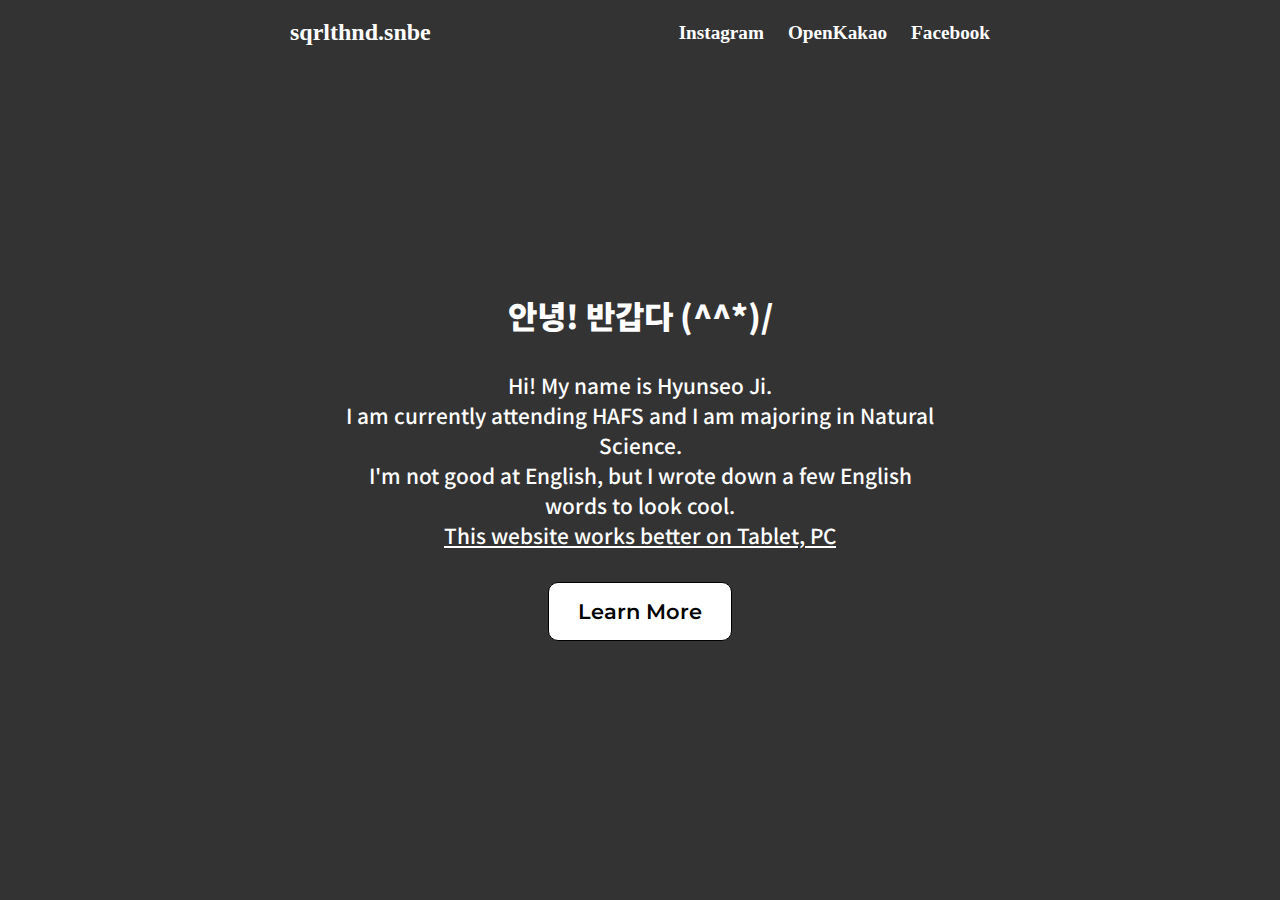
==== index.html @ c2fa5fe4 "Add files via upload" ====
<!DOCTYPE html>
<html lang="en">
<head>
    <meta charset="UTF-8">
    <meta http-equiv="X-UA-Compatible" content="IE=edge">
    <meta name="viewport" content="width=device-width, initial-scale=1.0">
    <link rel="stylesheet" href="style.css">
    <link rel="preconnect" href="https://fonts.googleapis.com">
    <link rel="preconnect" href="https://fonts.gstatic.com" crossorigin>
    <link href="https://fonts.googleapis.com/css2?family=Noto+Sans+KR:wght@300&display=swap" rel="stylesheet">
    <link href="https://fonts.googleapis.com/css2?family=Montserrat&display=swap" rel="stylesheet">
    <title>Woo! SuperHero Landing</title>
</head>
<body>
    <div class="container">
        <header>
            <a class="domain" href="index.html">sqrlthnd.snbe</a>
            <ul>
                <li> <a class="home" href="https://www.instagram.com/xqrlthnd.snbe/" target="_blank">Instagram</a> </li>
                <li> <a class="features" href="https://open.kakao.com/o/sa7EzRYd" target="_blank">OpenKakao</a> </li>
                <li> <a class="contact" href="https://www.facebook.com/profile.php?id=100072436308701" target="_blank">Facebook</a></li>
            </ul>

        </header>
        <section>
            <p class="hihi">안녕! 반갑다 (^^*)/</p>
            <p>
                Hi! My name is Hyunseo Ji.<br>
                I am currently attending HAFS and I am majoring in Natural Science.<br>
                I'm not good at English, but I wrote down a few English words to look cool.<br>
                <a>This website works better on Tablet, PC</a></p>
                <a href="more.html">Learn More</a>
        </section>
        <footer></footer>
    </div>
</body>
</html>
---- style.css ----
*{
    padding:0;
    margin: 0;
}

.container{
    max-width:700px;
    margin:0 auto;
    box-sizing: border-box;
    height:100vh;
    display:flex;
    flex-direction: column;
    justify-content: space-between;
    align-items: center;
}

header{
    display: flex;
    justify-content: space-between;
    width: 100%;
    align-items: center;
    padding:1.2rem 0; 
}
header>a{
    font-size: 1.5rem;
    font-weight:700;
    color:white;
    text-decoration: none;
}

header>a:hover{
    letter-spacing: 1px;
    font-size: 1.6rem;
    transition:0.5s;
}

@media screen and (max-width:600px){
    header{
        flex-direction: column;
    }
}

header>ul{
    display: flex;
}

header>ul>li{
    list-style-type:none;
    margin-left: 1.5rem;
}

header>ul>li>a{
    text-decoration: none;
    font-size: 1.2rem;
    font-weight: 800; 
    padding-bottom: 5px;
    color:white;
}

header>ul>li>a:hover{
    border-bottom:5px solid gray;
    color:rgb(121, 121, 121);
    transition: 0.3s;

}


header>p:hover{
    
    transition: 0.3s
}
body{
    background-color: #333;
    color:white;
}


@keyframes down{
    from{
        margin-top:-5%
    }
    to{
        margin-top:0%;
    }
}

@keyframes up{
    from{
        margin-top:10%;

    }
    to{
        margin-top:0%;
    }
}
section{
    padding: 0 3rem;
    text-align: center;
    font-family: 'Noto Sans KR', sans-serif;

}




section>p:first-child{
    font-size:2rem;
    font-weight:900;

}

section>p:last-of-type{
    font-size: 1.3rem;
    font-weight:500;

}

section>p{
    margin-bottom:2rem;
    animation-duration: 1s;
    animation-name: down;
}

section>a{
    display: block;
    border:1px solid black;
    width:150px;
    font-size: 1.3rem;
    font-weight: 600;
    margin:auto;
    padding:1rem;
    border-radius:10px;
    text-decoration: none;
    background-color: white;
    color:black;
    animation-duration: 1s;
    animation-name: down;
    font-family: 'Montserrat', sans-serif;
}

section>a:hover{
    letter-spacing: 2px;
    background-color: rgb(247, 216, 216);
    transition:0.4s;
    
}

.tmi{
    font-size: 50px;
    margin-bottom: 0px;
    display: flex;
    flex-direction: row;
    align-items: center;
}
.pictureme{
    width:200px;
    margin-left: 50px;
    display: flex;
    flex-direction: row;
    animation-duration: 1s;
    animation-name: down;
    align-items: center;

}

.pictureme2{
    width:200px;
    margin-left: 50px;
    display: flex;
    flex-direction: row;
    animation-duration: 1s;
    animation-name: lef;
    align-items: center;

}

.pic2{
    display: flex;
    flex-direction: row;
    position:relative;
    
    align-items: center;
    top:-100px;
    left:-20px;

}

.pictureme2:hover{
    width:250px;
    transition:0.3s;
}
.pictureme:hover{
    width:250px;
    transition:0.3s;
}

.info{
    margin-left: 20px;
}
.pic{
    display: flex;
    flex-direction: row;
    position:relative;
    margin-bottom: 0px;
    align-items: center;

    left:-20px;
    top:-80px;
}

.but{
    position:relative;
    top:-250px;
}
.introduction{
    position: relative;
    top:-200px;
    width:70%;
    border-top: 0.1px solid white;
    letter-spacing: 5px;
    font-size: 15px;
    font-weight: 50;
    font-family: 'Noto Sans KR', sans-serif;
    text-align: center;
    padding: 0px 0;
}

.introduction>a{
    color:white;
    text-decoration: none;
}

.but{
    border:1px solid white;
    background-color: #333;
    color:white;
    padding:5px;
    font-family: 'Noto Sans KR',sans-serif;
    border-radius: 5px;
    margin-top:0px;
}
.but:hover{
    background-color: white;
    color:black;
    letter-spacing: 1px;
    transition:0.3s;
}
.introduction>a:hover{
    color:gray;
    text-decoration: underline;
    letter-spacing: 3px;
    transition: 0.3s;
}
.hafs{
    color:white;
    text-decoration: none;
}

.hafs:hover{
    color:gray;
    transition:0.3s;
}

.hihi:hover{
    letter-spacing: 2px;
    transition: 0.3s;
}
section>p>a{
    text-decoration: underline;
}
@keyframes lef{
    from{
        margin-left:0px;
    }
    to{
        margin-left:50px;
    }
}

@keyframes rig{
    from{
        margin-right: 0px;
    }
    to{
        margin-right: 50px;
    }
}


.kr{
    margin-top: 100px;
    text-align: right;

}

footer{
    margin-bottom:2rem;
    font-size:1.1rem;
    color:gray;
}

footer>a{
    text-decoration: none;
    color:white;
}
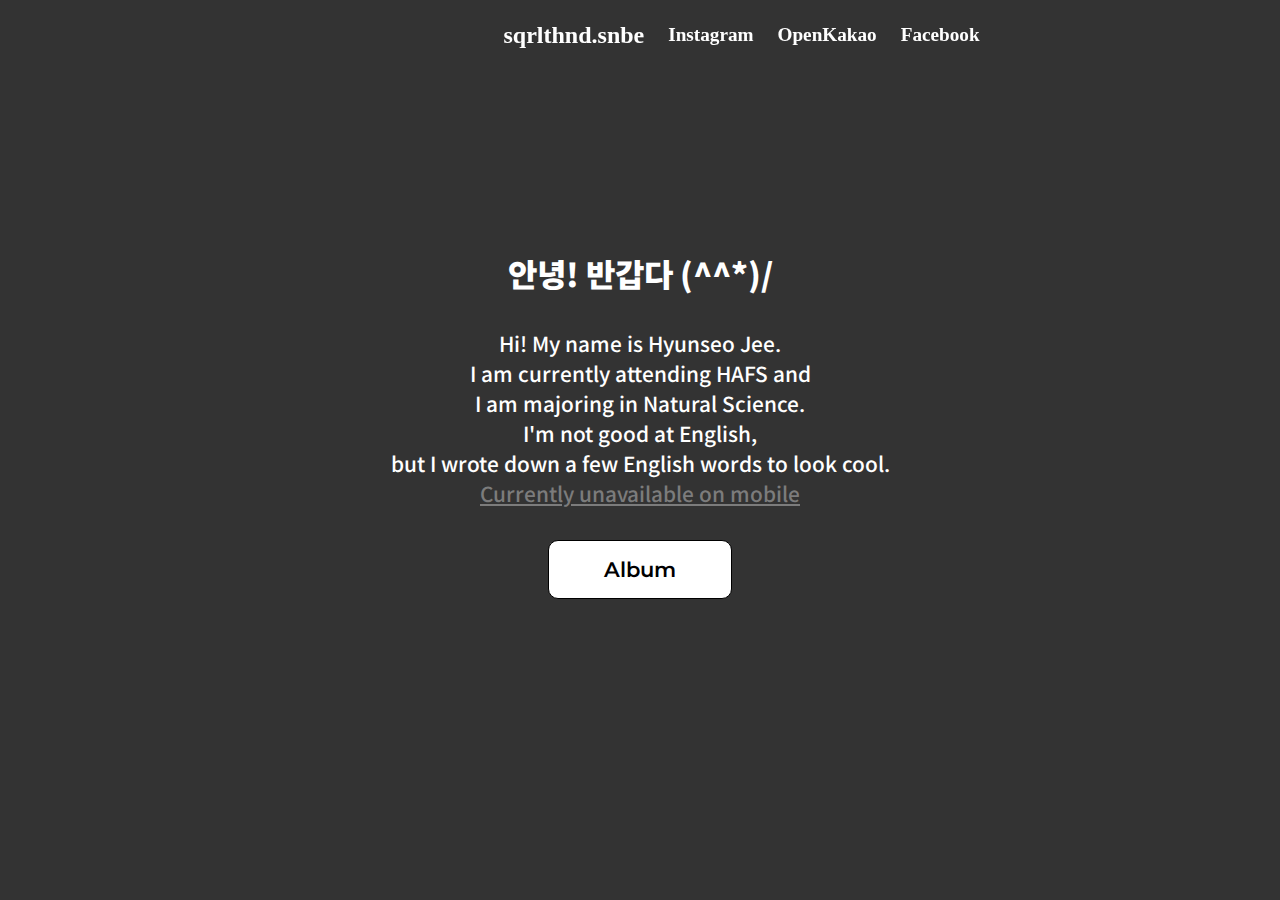
==== commit 66fc335d: "Add files via upload" ====
--- a/index.html
+++ b/index.html
@@ -12,10 +12,10 @@
     <title>Woo! SuperHero Landing</title>
 </head>
 <body>
-    <div class="container">
+
         <header>
             <a class="domain" href="index.html">sqrlthnd.snbe</a>
-            <ul>
+            <ul class="nav">
                 <li> <a class="home" href="https://www.instagram.com/xqrlthnd.snbe/" target="_blank">Instagram</a> </li>
                 <li> <a class="features" href="https://open.kakao.com/o/sa7EzRYd" target="_blank">OpenKakao</a> </li>
                 <li> <a class="contact" href="https://www.facebook.com/profile.php?id=100072436308701" target="_blank">Facebook</a></li>
@@ -25,13 +25,15 @@
         <section>
             <p class="hihi">안녕! 반갑다 (^^*)/</p>
             <p>
-                Hi! My name is Hyunseo Ji.<br>
-                I am currently attending HAFS and I am majoring in Natural Science.<br>
-                I'm not good at English, but I wrote down a few English words to look cool.<br>
-                <a>This website works better on Tablet, PC</a></p>
-                <a href="more.html">Learn More</a>
+                Hi! My name is Hyunseo Jee.<br>
+                I am currently attending HAFS and<br>
+                I am majoring in Natural Science.<br>
+                I'm not good at English, <br>
+                but I wrote down a few English words to look cool.<br>
+                <a class="current" title="Use Tablet or PC :(">Currently unavailable on mobile</a></p>
+                <a class="album" href="more.html">Album</a>
         </section>
         <footer></footer>
-    </div>
+
 </body>
 </html>--- a/style.css
+++ b/style.css
@@ -7,14 +7,24 @@
     max-width:700px;
     margin:0 auto;
     box-sizing: border-box;
-    height:100vh;
     display:flex;
     flex-direction: column;
     justify-content: space-between;
     align-items: center;
 }
 
+.domain{
+    margin-left: 503.5px;
+    margin-top:-167.5px;
+}
+
+.nav{
+    margin-top: -167.5px;
+    margin-right: 503.5px;
+}
 header{
+    position: fixed;
+    top:100px;
     display: flex;
     justify-content: space-between;
     width: 100%;
@@ -28,16 +38,66 @@
     text-decoration: none;
 }
 
+.album:hover{
+    background-color: gray;
+}
 header>a:hover{
     letter-spacing: 1px;
     font-size: 1.6rem;
     transition:0.5s;
 }
 
-@media screen and (max-width:600px){
-    header{
-        flex-direction: column;
-    }
+.current{
+    color:rgb(124, 124, 124);
+}
+
+.current:hover{
+    letter-spacing: 1px;
+    text-decoration: underline 3px rgb(124, 124, 124);
+    transition: 0.3s;
+}
+
+
+.pic{
+    align-items: center;
+    display: flex;
+    flex-direction: row;
+    margin-top:3px;
+
+}
+.pictureme{
+    margin-top: 120px;
+    margin-right: 10px;
+    margin-left: 485px;
+    width: 13.5%;
+    margin-bottom: 0px;
+}
+
+.pictureme:hover{
+    width:15%;
+    transition: 0.5s;
+}
+.info{
+    font-size: 16px;
+    text-align: left;
+    margin-left: 10px;
+    margin-top:120px;
+    margin-bottom: 0px;
+}
+
+
+.introduction{
+    max-height: 700px;
+    max-width: 700px;
+    margin-top:43px;
+    margin-left: 405px;
+    border-top: 0.1px solid white;
+    letter-spacing: 5px;
+    font-size: 15px;
+    font-weight: 50;
+    font-family: 'Noto Sans KR', sans-serif;
+    text-align: center;
+    padding: 0px 0;
 }
 
 header>ul{
@@ -64,7 +124,18 @@
 
 }
 
-
+@keyframes sc{
+    from{
+        transform: scale(0.95);
+    }
+    to{
+        transform: scale(1);
+    }
+}
+.page1{
+    animation-name:sc;
+    animation-duration: 1s;
+}
 header>p:hover{
     
     transition: 0.3s
@@ -77,7 +148,7 @@
 
 @keyframes down{
     from{
-        margin-top:-5%
+        margin-top:-1%
     }
     to{
         margin-top:0%;
@@ -97,6 +168,7 @@
     padding: 0 3rem;
     text-align: center;
     font-family: 'Noto Sans KR', sans-serif;
+    margin-top: 250px;
 
 }
 
@@ -152,78 +224,9 @@
     flex-direction: row;
     align-items: center;
 }
-.pictureme{
-    width:200px;
-    margin-left: 50px;
-    display: flex;
-    flex-direction: row;
-    animation-duration: 1s;
-    animation-name: down;
-    align-items: center;
-
-}
-
-.pictureme2{
-    width:200px;
-    margin-left: 50px;
-    display: flex;
-    flex-direction: row;
-    animation-duration: 1s;
-    animation-name: lef;
-    align-items: center;
-
-}
-
-.pic2{
-    display: flex;
-    flex-direction: row;
-    position:relative;
-    
-    align-items: center;
-    top:-100px;
-    left:-20px;
-
-}
-
-.pictureme2:hover{
-    width:250px;
-    transition:0.3s;
-}
-.pictureme:hover{
-    width:250px;
-    transition:0.3s;
-}
-
-.info{
-    margin-left: 20px;
-}
-.pic{
-    display: flex;
-    flex-direction: row;
-    position:relative;
-    margin-bottom: 0px;
-    align-items: center;
-
-    left:-20px;
-    top:-80px;
-}
-
-.but{
-    position:relative;
-    top:-250px;
-}
-.introduction{
-    position: relative;
-    top:-200px;
-    width:70%;
-    border-top: 0.1px solid white;
-    letter-spacing: 5px;
-    font-size: 15px;
-    font-weight: 50;
-    font-family: 'Noto Sans KR', sans-serif;
-    text-align: center;
-    padding: 0px 0;
-}
+
+
+
 
 .introduction>a{
     color:white;
@@ -238,6 +241,7 @@
     font-family: 'Noto Sans KR',sans-serif;
     border-radius: 5px;
     margin-top:0px;
+
 }
 .but:hover{
     background-color: white;
@@ -245,6 +249,56 @@
     letter-spacing: 1px;
     transition:0.3s;
 }
+
+.archieve{
+    display: flex;
+    flex-direction: column;
+    margin-top:60px;
+    
+}
+
+.article{
+    display: flex;
+    flex-direction: row;
+    
+}
+
+.arti-comment{
+    text-align: left;
+    margin-left: 20px;
+    font-family: 'Noto Sans KR', sans-serif;
+    font-weight: 100;
+    font-size: 20px;
+}
+
+a[title="articomment"]{
+    font-size: 30px;
+    font-weight: 500;
+    letter-spacing: 5px;
+}
+.thumbnail{
+    width:25%;
+    
+    margin-left: 200px;
+}
+
+.thumbnail:hover{
+    width:30%;
+    transition: 0.5s;
+}
+
+.fam{
+    position:relative;
+    top:-300px;
+    background-color: #333;
+    color:white;
+    padding:5px;
+    font-family: 'Noto-Sans KR', sans-serif;
+    border-radius: 5px;
+    margin-top: 0px;
+    font-size: 15px;
+    margin-right: 10px;
+}
 .introduction>a:hover{
     color:gray;
     text-decoration: underline;
@@ -256,6 +310,25 @@
     text-decoration: none;
 }
 
+#wrap {
+    width: 100%;
+    height: 100vh;
+    overflow: auto;
+    scroll-snap-type: y mandatory;
+}
+
+#wrap .page {
+    scroll-snap-align: center;
+    display: inline-block;
+    width: 100%;
+    height: 100vh;
+    padding: 100px;
+    font-size: 70px;
+    text-align: center;
+    box-sizing: border-box;
+    color: #fff;
+}
+
 .hafs:hover{
     color:gray;
     transition:0.3s;
@@ -265,15 +338,32 @@
     letter-spacing: 2px;
     transition: 0.3s;
 }
+
+.butt{
+    text-decoration: underline 1px black;
+}
+
+.diary{
+    text-decoration: none;
+}
+.fam{
+    text-decoration: none;
+}
 section>p>a{
     text-decoration: underline;
 }
+
+.butt>a:hover{
+    text-decoration: underline 3px gray;
+    letter-spacing: 2px;
+    transition: 0.3s;
+}
 @keyframes lef{
     from{
         margin-left:0px;
     }
     to{
-        margin-left:50px;
+        margin-left:24px;
     }
 }
 
@@ -282,7 +372,7 @@
         margin-right: 0px;
     }
     to{
-        margin-right: 50px;
+        margin-right: 24px;
     }
 }
 
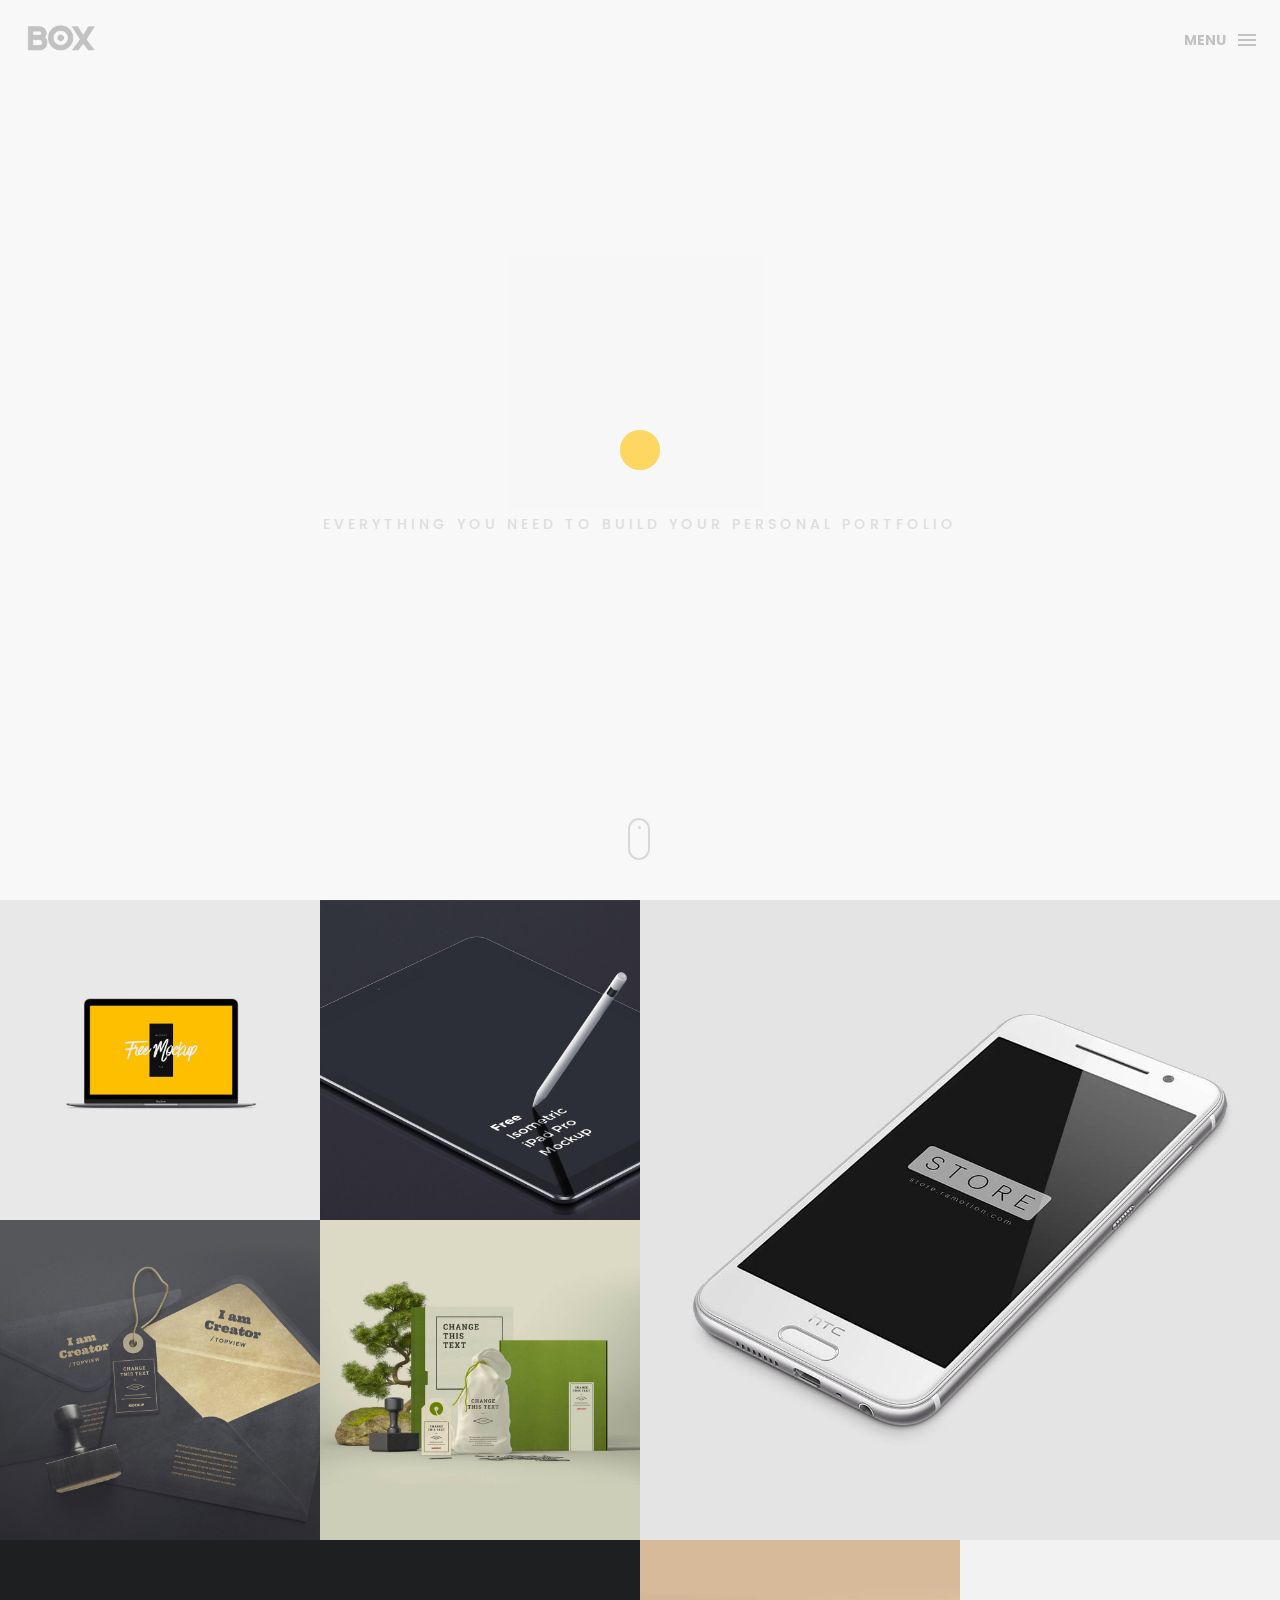
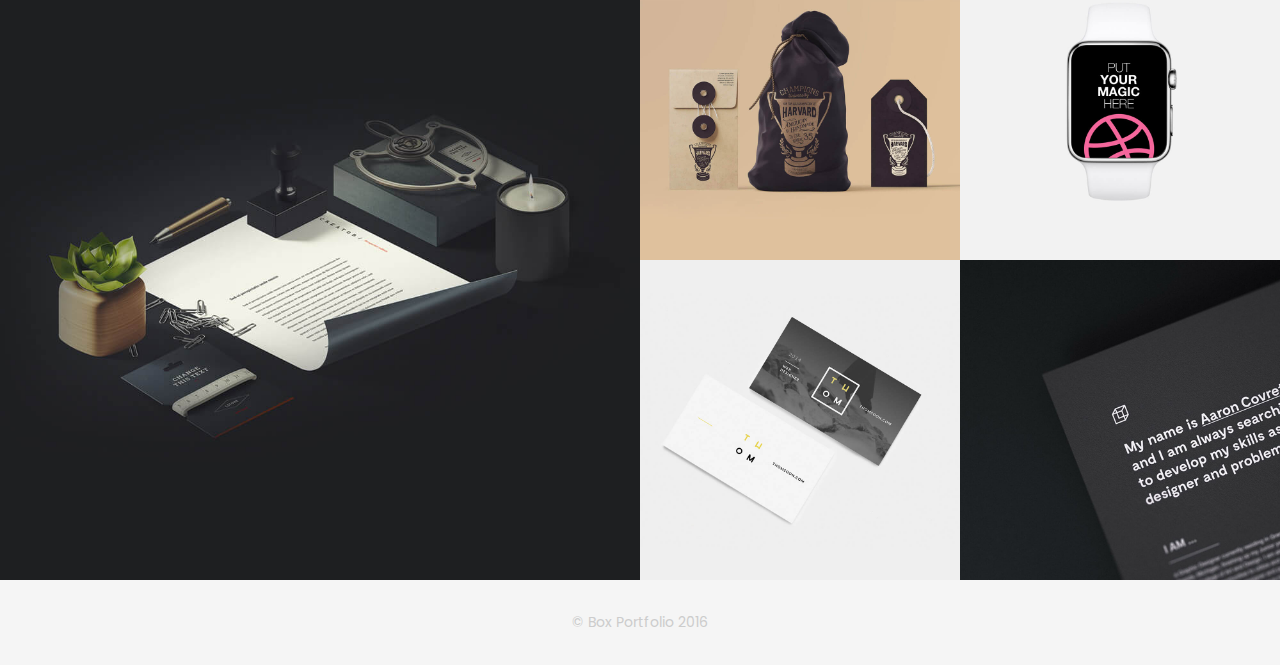
==== commit de1ef801: "Add files via upload" ====
--- a/index.html
+++ b/index.html
@@ -1,39 +1,317 @@
 <!DOCTYPE html>
 <html lang="en">
+
 <head>
-    <meta charset="UTF-8">
+    <meta charset="utf-8">
     <meta http-equiv="X-UA-Compatible" content="IE=edge">
-    <meta name="viewport" content="width=device-width, initial-scale=1.0">
-    <link rel="stylesheet" href="style.css">
-    <link rel="preconnect" href="https://fonts.googleapis.com">
-    <link rel="preconnect" href="https://fonts.gstatic.com" crossorigin>
-    <link href="https://fonts.googleapis.com/css2?family=Noto+Sans+KR:wght@300&display=swap" rel="stylesheet">
-    <link href="https://fonts.googleapis.com/css2?family=Montserrat&display=swap" rel="stylesheet">
-    <title>Woo! SuperHero Landing</title>
+    <meta name="viewport" content="width=device-width, initial-scale=1">
+    <!-- The above 3 meta tags *must* come first in the head; any other head content must come *after* these tags -->
+    <title>Box personal portfolio Template</title>
+    <link rel="icon" href="img/fav.png" type="image/x-icon">
+
+    <!-- Bootstrap -->
+    <link href="css/bootstrap.min.css" rel="stylesheet">
+    <link href="ionicons/css/ionicons.min.css" rel="stylesheet">
+
+    <!-- main css -->
+    <link href="css/style.css" rel="stylesheet">
+
+
+    <!-- modernizr -->
+    <script src="js/modernizr.js"></script>
+
+    <!-- HTML5 shim and Respond.js for IE8 support of HTML5 elements and media queries -->
+    <!-- WARNING: Respond.js doesn't work if you view the page via file:// -->
+    <!--[if lt IE 9]>
+      <script src="https://oss.maxcdn.com/html5shiv/3.7.2/html5shiv.min.js"></script>
+      <script src="https://oss.maxcdn.com/respond/1.4.2/respond.min.js"></script>
+    <![endif]-->
 </head>
+
 <body>
 
-        <header>
-            <a class="domain" href="index.html">sqrlthnd.snbe</a>
-            <ul class="nav">
-                <li> <a class="home" href="https://www.instagram.com/xqrlthnd.snbe/" target="_blank">Instagram</a> </li>
-                <li> <a class="features" href="https://open.kakao.com/o/sa7EzRYd" target="_blank">OpenKakao</a> </li>
-                <li> <a class="contact" href="https://www.facebook.com/profile.php?id=100072436308701" target="_blank">Facebook</a></li>
+    <!-- Preloader -->
+    <div id="preloader">
+        <div class="pre-container">
+            <div class="spinner">
+                <div class="double-bounce1"></div>
+                <div class="double-bounce2"></div>
+            </div>
+        </div>
+    </div>
+    <!-- end Preloader -->
+
+    <div class="container-fluid">
+        <!-- box header -->
+        <header class="box-header">
+            <div class="box-logo">
+                <a href="index.html"><img src="img/logo.png" width="80" alt="Logo"></a>
+            </div>
+            <!-- box-nav -->
+            <a class="box-primary-nav-trigger" href="#0">
+                <span class="box-menu-text">Menu</span><span class="box-menu-icon"></span>
+            </a>
+            <!-- box-primary-nav-trigger -->
+        </header>
+        <!-- end box header -->
+
+        <!-- nav -->
+        <nav>
+            <ul class="box-primary-nav">
+                <li class="box-label">About me</li>
+
+                <li><a href="index.html">Intro</a> <i class="ion-ios-circle-filled color"></i></li>
+                <li><a href="about.html">About me</a></li>
+                <li><a href="services.html">services</a></li>
+                <li><a href="portfolio.html">portfolio</a></li>
+                <li><a href="contact.html">contact me</a></li>
+
+
+
+                <li class="box-label">Follow me</li>
+
+                <li class="box-social"><a href="#0"><i class="ion-social-facebook"></i></a></li>
+                <li class="box-social"><a href="#0"><i class="ion-social-instagram-outline"></i></a></li>
+                <li class="box-social"><a href="#0"><i class="ion-social-twitter"></i></a></li>
+                <li class="box-social"><a href="#0"><i class="ion-social-dribbble"></i></a></li>
             </ul>
-
-        </header>
-        <section>
-            <p class="hihi">안녕! 반갑다 (^^*)/</p>
-            <p>
-                Hi! My name is Hyunseo Jee.<br>
-                I am currently attending HAFS and<br>
-                I am majoring in Natural Science.<br>
-                I'm not good at English, <br>
-                but I wrote down a few English words to look cool.<br>
-                <a class="current" title="Use Tablet or PC :(">Currently unavailable on mobile</a></p>
-                <a class="album" href="more.html">Album</a>
+        </nav>
+        <!-- end nav -->
+
+        <!-- box-intro -->
+        <section class="box-intro">
+            <div class="table-cell">
+                <h1 class="box-headline letters rotate-2">
+                    <span class="box-words-wrapper">
+                        <b class="is-visible">design.</b>
+                        <b>&nbsp;coding.</b>
+                        <b>graphic.</b>
+                    </span>
+		        </h1>
+                <h5>everything you need to build your personal portfolio</h5>
+            </div>
+
+            <div class="mouse">
+                <div class="scroll"></div>
+            </div>
         </section>
-        <footer></footer>
+        <!-- end box-intro -->
+    </div>
+
+    <!-- portfolio div -->
+    <div class="portfolio-div">
+        <div class="portfolio">
+            <div class="no-padding portfolio_container">
+                <!-- single work -->
+                <div class="col-md-3 col-sm-6  fashion logo">
+                    <a href="single-project.html" class="portfolio_item">
+                        <img src="img/portfolio/01.jpg" alt="image" class="img-responsive" />
+                        <div class="portfolio_item_hover">
+                            <div class="portfolio-border clearfix">
+                                <div class="item_info">
+                                    <span>Mockups in seconds</span>
+                                    <em>Fashion / Logo</em>
+                                </div>
+                            </div>
+                        </div>
+                    </a>
+                </div>
+                <!-- end single work -->
+
+                <!-- single work -->
+                <div class="col-md-3 col-sm-6 ads graphics">
+                    <a href="single-project.html" class="portfolio_item">
+                        <img src="img/portfolio/03.jpg" alt="image" class="img-responsive" />
+                        <div class="portfolio_item_hover">
+                            <div class="portfolio-border clearfix">
+                                <div class="item_info">
+                                    <span>Floating mockups</span>
+                                    <em>Ads / Graphics</em>
+                                </div>
+                            </div>
+                        </div>
+                    </a>
+                </div>
+                <!-- end single work -->
+
+                <!-- single work -->
+                <div class="col-md-6 col-sm-12 photography">
+                    <a href="single-project.html" class="portfolio_item">
+                        <img src="img/portfolio/02.jpg" alt="image" class="img-responsive" />
+                        <div class="portfolio_item_hover">
+                            <div class="portfolio-border clearfix">
+                                <div class="item_info">
+                                    <span>Photorealistic smartwatch</span>
+                                    <em>Photography</em>
+                                </div>
+                            </div>
+                        </div>
+                    </a>
+                </div>
+                <!-- end single work -->
+
+                <!-- single work -->
+                <div class="col-md-3 col-sm-6 fashion ads">
+                    <a href="single-project.html" class="portfolio_item">
+                        <img src="img/portfolio/04.jpg" alt="image" class="img-responsive" />
+                        <div class="portfolio_item_hover">
+                            <div class="portfolio-border clearfix">
+                                <div class="item_info">
+                                    <span>Held by hands</span>
+                                    <em>Fashion / Ads</em>
+                                </div>
+                            </div>
+                        </div>
+                    </a>
+                </div>
+                <!-- end single work -->
+
+                <!-- single work -->
+                <div class="col-md-3 col-sm-6 graphics ads">
+                    <a href="single-project.html" class="portfolio_item">
+                        <img src="img/portfolio/05.jpg" alt="image" class="img-responsive" />
+                        <div class="portfolio_item_hover">
+                            <div class="portfolio-border clearfix">
+                                <div class="item_info">
+                                    <span>Mobile devices</span>
+                                    <em>Graphics / Ads</em>
+                                </div>
+                            </div>
+                        </div>
+                    </a>
+                </div>
+                <!-- end single work -->
+
+                <!-- single work -->
+                <div class="col-md-6 col-sm-12 photography">
+                    <a href="single-project.html" class="portfolio_item">
+                        <img src="img/portfolio/010.jpg" alt="image" class="img-responsive" />
+                        <div class="portfolio_item_hover">
+                            <div class="portfolio-border clearfix">
+                                <div class="item_info">
+                                    <span>Photorealistic smartwatch</span>
+                                    <em>Photography</em>
+                                </div>
+                            </div>
+                        </div>
+                    </a>
+                </div>
+                <!-- end single work -->
+
+                <!-- single work -->
+                <div class="col-md-3 col-sm-6 graphics ads">
+                    <a href="single-project.html" class="portfolio_item">
+                        <img src="img/portfolio/06.jpg" alt="image" class="img-responsive" />
+                        <div class="portfolio_item_hover">
+                            <div class="portfolio-border clearfix">
+                                <div class="item_info">
+                                    <span>Mobile devices</span>
+                                    <em>Graphics / Ads</em>
+                                </div>
+                            </div>
+                        </div>
+                    </a>
+                </div>
+                <!-- end single work -->
+
+                <!-- single work -->
+                <div class="col-md-3 col-sm-6 graphics ads">
+                    <a href="single-project.html" class="portfolio_item">
+                        <img src="img/portfolio/07.jpg" alt="image" class="img-responsive" />
+                        <div class="portfolio_item_hover">
+                            <div class="portfolio-border clearfix">
+                                <div class="item_info">
+                                    <span>Mobile devices</span>
+                                    <em>Graphics / Ads</em>
+                                </div>
+                            </div>
+                        </div>
+                    </a>
+                </div>
+                <!-- end single work -->
+
+                <!-- single work -->
+                <div class="col-md-3 col-sm-6 graphics ads">
+                    <a href="single-project.html" class="portfolio_item">
+                        <img src="img/portfolio/08.jpg" alt="image" class="img-responsive" />
+                        <div class="portfolio_item_hover">
+                            <div class="portfolio-border clearfix">
+                                <div class="item_info">
+                                    <span>Mobile devices</span>
+                                    <em>Graphics / Ads</em>
+                                </div>
+                            </div>
+                        </div>
+                    </a>
+                </div>
+                <!-- end single work -->
+
+                <!-- single work -->
+                <div class="col-md-3 col-sm-6 graphics ads">
+                    <a href="single-project.html" class="portfolio_item">
+                        <img src="img/portfolio/09.jpg" alt="image" class="img-responsive" />
+                        <div class="portfolio_item_hover">
+                            <div class="portfolio-border clearfix">
+                                <div class="item_info">
+                                    <span>Mobile devices</span>
+                                    <em>Graphics / Ads</em>
+                                </div>
+                            </div>
+                        </div>
+                    </a>
+                </div>
+                <!-- end single work -->
+            </div>
+            <!-- end portfolio_container -->
+        </div>
+        <!-- portfolio -->
+    </div>
+    <!-- end portfolio div -->
+
+    <!-- footer -->
+    <footer>
+        <div class="container-fluid">
+            <p class="copyright">© Box Portfolio 2016</p>
+        </div>
+    </footer>
+    <!-- end footer -->
+
+    <!-- back to top -->
+    <a href="#0" class="cd-top"><i class="ion-android-arrow-up"></i></a>
+    <!-- end back to top -->
+
+
+
+    <!-- jQuery -->
+    <script src="js/jquery-2.1.1.js"></script>
+    <!--  plugins -->
+    <script src="js/bootstrap.min.js"></script>
+    <script src="js/menu.js"></script>
+    <script src="js/animated-headline.js"></script>
+    <script src="js/isotope.pkgd.min.js"></script>
+
+
+    <!--  custom script -->
+    <script src="js/custom.js"></script>
+    
+    <!-- google analytics  -->
+    <script>
+        (function (i, s, o, g, r, a, m) {
+            i['GoogleAnalyticsObject'] = r;
+            i[r] = i[r] || function () {
+                (i[r].q = i[r].q || []).push(arguments)
+            }, i[r].l = 1 * new Date();
+            a = s.createElement(o),
+                m = s.getElementsByTagName(o)[0];
+            a.async = 1;
+            a.src = g;
+            m.parentNode.insertBefore(a, m)
+        })(window, document, 'script', 'https://www.google-analytics.com/analytics.js', 'ga');
+
+        ga('create', 'UA-76796224-1', 'auto');
+        ga('send', 'pageview');
+    </script>
 
 </body>
+
 </html>--- a/css/style.css
+++ b/css/style.css
@@ -0,0 +1,1179 @@
+/*
+* Box Theme
+* Created by : Ahmed Eissa
+* website : www.ahmedessa.net
+* behance : https://www.behance.net/3essa
+*/
+
+
+/* Table of Content
+==================================================
+	- Google fonts & font family -
+	- General -
+    - typography -
+    - Preloader -
+	- Header -
+    - box intro section -
+    - Portfoilo section -
+    - Footer -
+    - About page -
+    - Services page -
+    - contact page -
+    - Portfolio single page -
+    - Responsive media queries -
+*/
+
+
+/* Google fonts & font family
+==================================================*/
+
+@import url(https://fonts.googleapis.com/css?family=Poppins:400,500,600,700);
+
+/* General
+==================================================*/
+
+html,
+body {
+    height: 100%;
+    font-family: 'Poppins', sans-serif;
+    line-height: 1.8;
+    color: #999
+}
+
+.no-padding {
+    padding-left: 0;
+    padding-right: 0;
+}
+
+.no-padding [class^="col-"] {
+    padding-left: 0;
+    padding-right: 0;
+}
+
+.main-container {
+    padding: 100px 0;
+}
+
+.center {
+    text-align: center;
+}
+
+a {
+    -webkit-transition: all .3s;
+    transition: all .3s
+}
+
+.uppercase {
+    text-transform: uppercase;
+}
+
+.h-30 {
+    height: 30px
+}
+
+.h-10 {
+    height: 10px
+}
+
+.color {
+    color: #ffbf00;
+    font-size: 11px;
+}
+
+
+/* typography
+==================================================*/
+
+h1 {
+    color: #393939;
+    font-size: 60px;
+    text-transform: uppercase;
+}
+
+h3 {
+    color: #393939;
+}
+
+h5 {
+    color: #ffbf00;
+}
+
+
+/* preloader
+==================================================*/
+
+#preloader {
+    position: fixed;
+    top: 0;
+    left: 0;
+    right: 0;
+    bottom: 0;
+    background-color: #f5f5f5;
+    /* change if the mask should be a color other than white */
+    z-index: 1000;
+    /* makes sure it stays on top */
+}
+
+.pre-container {
+    position: absolute;
+    left: 50%;
+    top: 50%;
+    bottom: auto;
+    right: auto;
+    -webkit-transform: translateX(-50%) translateY(-50%);
+    transform: translateX(-50%) translateY(-50%);
+    text-align: center;
+}
+
+.spinner {
+    width: 40px;
+    height: 40px;
+    position: relative;
+    margin: 100px auto;
+}
+
+.double-bounce1,
+.double-bounce2 {
+    width: 100%;
+    height: 100%;
+    border-radius: 50%;
+    background-color: #ffbf00;
+    opacity: 0.6;
+    position: absolute;
+    top: 0;
+    left: 0;
+    -webkit-animation: bounce 2.0s infinite ease-in-out;
+    animation: bounce 2.0s infinite ease-in-out;
+}
+
+.double-bounce2 {
+    -webkit-animation-delay: -1.0s;
+    animation-delay: -1.0s;
+}
+
+@-webkit-keyframes bounce {
+    0%,
+    100% {
+        -webkit-transform: scale(0.0)
+    }
+    50% {
+        -webkit-transform: scale(1.0)
+    }
+}
+
+@keyframes bounce {
+    0%,
+    100% {
+        transform: scale(0.0);
+        -webkit-transform: scale(0.0);
+    }
+    50% {
+        transform: scale(1.0);
+        -webkit-transform: scale(1.0);
+    }
+}
+
+
+/* headr
+==================================================*/
+
+.box-header {
+    position: absolute;
+    top: 0;
+    left: 0;
+    background: rgba(255, 255, 255, 0.95);
+    height: 50px;
+    width: 100%;
+    z-index: 3;
+    box-shadow: 0 1px 2px rgba(0, 0, 0, 0.3);
+    -webkit-font-smoothing: antialiased;
+    -moz-osx-font-smoothing: grayscale;
+}
+
+.box-header {
+    height: 80px;
+    background: transparent;
+    box-shadow: none;
+}
+
+.box-header {
+    -webkit-transition: background-color 0.3s;
+    transition: background-color 0.3s;
+    -webkit-transform: translate3d(0, 0, 0);
+    transform: translate3d(0, 0, 0);
+    -webkit-backface-visibility: hidden;
+    backface-visibility: hidden;
+}
+
+.box-header.is-fixed {
+    position: fixed;
+    top: -80px;
+    background-color: rgba(255, 255, 255, 0.96);
+    -webkit-transition: -webkit-transform 0.3s;
+    transition: -webkit-transform 0.3s;
+    transition: transform 0.3s;
+    transition: transform 0.3s, -webkit-transform 0.3s;
+}
+
+.box-header.is-visible {
+    -webkit-transform: translate3d(0, 100%, 0);
+    transform: translate3d(0, 100%, 0);
+}
+
+.box-header.menu-is-open {
+    background-color: rgba(255, 255, 255, 0.96);
+}
+
+.box-logo {
+    display: block;
+    padding: 20px;
+}
+
+.box-primary-nav-trigger {
+    position: absolute;
+    right: 0;
+    top: 0;
+    height: 100%;
+    width: 50px;
+    background-color: #fff;
+}
+
+.box-primary-nav-trigger .box-menu-text {
+    color: #393939;
+    text-transform: uppercase;
+    font-weight: 700;
+    display: none;
+}
+
+.box-primary-nav-trigger .box-menu-icon {
+    display: inline-block;
+    position: absolute;
+    left: 50%;
+    top: 50%;
+    bottom: auto;
+    right: auto;
+    -webkit-transform: translateX(-50%) translateY(-50%);
+    transform: translateX(-50%) translateY(-50%);
+    width: 18px;
+    height: 2px;
+    background-color: #393939;
+    -webkit-transition: background-color 0.3s;
+    transition: background-color 0.3s;
+    list-style: none;
+}
+
+.box-primary-nav-trigger .box-menu-icon::before,
+.box-primary-nav-trigger .box-menu-icon:after {
+    content: '';
+    width: 100%;
+    height: 100%;
+    position: absolute;
+    background-color: #393939;
+    right: 0;
+    -webkit-transition: -webkit-transform .3s, top .3s, background-color 0s;
+    -webkit-transition: top .3s, background-color 0s, -webkit-transform .3s;
+    transition: top .3s, background-color 0s, -webkit-transform .3s;
+    transition: transform .3s, top .3s, background-color 0s;
+    transition: transform .3s, top .3s, background-color 0s, -webkit-transform .3s;
+}
+
+.box-primary-nav-trigger .box-menu-icon::before {
+    top: -5px;
+}
+
+.box-primary-nav-trigger .box-menu-icon::after {
+    top: 5px;
+}
+
+.box-primary-nav-trigger .box-menu-icon.is-clicked {
+    background-color: rgba(255, 255, 255, 0);
+}
+
+.box-primary-nav-trigger .box-menu-icon.is-clicked::before,
+.box-primary-nav-trigger .box-menu-icon.is-clicked::after {
+    background-color: 393939;
+}
+
+.box-primary-nav-trigger .box-menu-icon.is-clicked::before {
+    top: 0;
+    -webkit-transform: rotate(135deg);
+    transform: rotate(135deg);
+}
+
+.box-primary-nav-trigger .box-menu-icon.is-clicked::after {
+    top: 0;
+    -webkit-transform: rotate(225deg);
+    transform: rotate(225deg);
+}
+
+.box-primary-nav-trigger {
+    width: 100px;
+    padding-left: 1em;
+    background-color: transparent;
+    height: 30px;
+    line-height: 30px;
+    right: 10px;
+    top: 50%;
+    bottom: auto;
+    -webkit-transform: translateY(-50%);
+    transform: translateY(-50%);
+}
+
+.box-primary-nav-trigger .box-menu-text {
+    display: inline-block;
+}
+
+.box-primary-nav-trigger .box-menu-icon {
+    left: auto;
+    right: 1em;
+    -webkit-transform: translateX(0) translateY(-50%);
+    transform: translateX(0) translateY(-50%);
+}
+
+.box-primary-nav {
+    position: fixed;
+    left: 0;
+    top: 0;
+    height: 100%;
+    width: 100%;
+    background: rgba(0, 0, 0, 0.96);
+    z-index: 2;
+    text-align: center;
+    padding: 50px 0;
+    -webkit-backface-visibility: hidden;
+    backface-visibility: hidden;
+    overflow: auto;
+    -webkit-overflow-scrolling: touch;
+    -webkit-transform: translateY(-100%);
+    transform: translateY(-100%);
+    -webkit-transition-property: -webkit-transform;
+    transition-property: -webkit-transform;
+    transition-property: transform;
+    transition-property: transform, -webkit-transform;
+    -webkit-transition-duration: 0.4s;
+    transition-duration: 0.4s;
+    list-style: none;
+}
+
+.box-primary-nav li {
+    font-size: 22px;
+    font-size: 1.375rem;
+    font-weight: 300;
+    -webkit-font-smoothing: antialiased;
+    -moz-osx-font-smoothing: grayscale;
+    margin: .2em 0;
+    text-transform: capitalize;
+}
+
+.box-primary-nav a {
+    display: inline-block;
+    padding: .4em 1em;
+    border-radius: 0.25em;
+    -webkit-transition: all 0.2s;
+    transition: all 0.2s;
+    color: #fff;
+    text-decoration: none;
+    font-weight: bold;
+}
+.box-primary-nav a:focus {
+    outline: none;
+}
+
+.no-touch .box-primary-nav a:hover {
+    text-decoration: none;
+    color: #ddd;
+}
+
+.box-primary-nav .box-label {
+    color: #ffbf00;
+    text-transform: uppercase;
+    font-weight: 700;
+    font-size: 17px;
+    margin: 2.4em 0 .8em;
+}
+
+.box-primary-nav .box-social {
+    display: inline-block;
+    margin: 10px .4em;
+}
+
+.box-primary-nav .box-social a {
+    width: 30px;
+    height: 30px;
+    padding: 0;
+    font-size: 30px
+}
+
+.box-primary-nav.is-visible {
+    -webkit-transform: translateY(0);
+    transform: translateY(0);
+}
+
+.box-primary-nav {
+    padding: 150px 0 0;
+}
+
+.box-primary-nav li {
+    font-size: 18px;
+}
+
+
+/* box-intro
+==================================================*/
+
+.box-intro {
+    text-align: center;
+    display: table;
+    height: 100vh;
+    width: 100%;
+}
+
+.box-intro .table-cell {
+    display: table-cell;
+    vertical-align: middle;
+}
+
+.box-intro em {
+    font-style: normal;
+    text-transform: uppercase
+}
+
+b i:last-child {
+    color: #ffbf00 !important;
+}
+
+.box-intro h5 {
+    letter-spacing: 4px;
+    text-transform: uppercase;
+    color: #999;
+    line-height: 1.7
+}
+
+
+/* mouse effect */
+
+.mouse {
+    position: absolute;
+    width: 22px;
+    height: 42px;
+    bottom: 40px;
+    left: 50%;
+    margin-left: -12px;
+    border-radius: 15px;
+    border: 2px solid #888;
+    -webkit-animation: intro 1s;
+    animation: intro 1s;
+}
+
+.scroll {
+    display: block;
+    width: 3px;
+    height: 3px;
+    margin: 6px auto;
+    border-radius: 4px;
+    background: #888;
+    -webkit-animation: finger 2s infinite;
+    animation: finger 2s infinite;
+}
+
+@-webkit-keyframes intro {
+    0% {
+        opacity: 0;
+        -webkit-transform: translateY(40px);
+        transform: translateY(40px);
+    }
+    100% {
+        opacity: 1;
+        -webkit-transform: translateY(0);
+        transform: translateY(0);
+    }
+}
+
+@keyframes intro {
+    0% {
+        opacity: 0;
+        -webkit-transform: translateY(40px);
+        transform: translateY(40px);
+    }
+    100% {
+        opacity: 1;
+        -webkit-transform: translateY(0);
+        transform: translateY(0);
+    }
+}
+
+@-webkit-keyframes finger {
+    0% {
+        opacity: 1;
+    }
+    100% {
+        opacity: 0;
+        -webkit-transform: translateY(20px);
+        transform: translateY(20px);
+    }
+}
+
+@keyframes finger {
+    0% {
+        opacity: 1;
+    }
+    100% {
+        opacity: 0;
+        -webkit-transform: translateY(20px);
+        transform: translateY(20px);
+    }
+}
+
+
+/* text rotate */
+
+.box-headline {
+    font-size: 130px;
+    line-height: 1.0;
+}
+
+.box-words-wrapper {
+    display: inline-block;
+    position: relative;
+}
+
+.box-words-wrapper b {
+    display: inline-block;
+    position: absolute;
+    white-space: nowrap;
+    left: 0;
+    top: 0;
+}
+
+.box-words-wrapper b.is-visible {
+    position: relative;
+}
+
+.no-js .box-words-wrapper b {
+    opacity: 0;
+}
+
+.no-js .box-words-wrapper b.is-visible {
+    opacity: 1;
+}
+
+.box-headline.rotate-2 .box-words-wrapper {
+    -webkit-perspective: 300px;
+    perspective: 300px;
+}
+
+.box-headline.rotate-2 i,
+.box-headline.rotate-2 em {
+    display: inline-block;
+    -webkit-backface-visibility: hidden;
+    backface-visibility: hidden;
+}
+
+.box-headline.rotate-2 b {
+    opacity: 0;
+}
+
+.box-headline.rotate-2 i {
+    -webkit-transform-style: preserve-3d;
+    transform-style: preserve-3d;
+    -webkit-transform: translateZ(-20px) rotateX(90deg);
+    transform: translateZ(-20px) rotateX(90deg);
+    opacity: 0;
+}
+
+.is-visible .box-headline.rotate-2 i {
+    opacity: 1;
+}
+
+.box-headline.rotate-2 i.in {
+    -webkit-animation: box-rotate-2-in 0.4s forwards;
+    animation: box-rotate-2-in 0.4s forwards;
+}
+
+.box-headline.rotate-2 i.out {
+    -webkit-animation: box-rotate-2-out 0.4s forwards;
+    animation: box-rotate-2-out 0.4s forwards;
+}
+
+.box-headline.rotate-2 em {
+    -webkit-transform: translateZ(20px);
+    transform: translateZ(20px);
+}
+
+.no-csstransitions .box-headline.rotate-2 i {
+    -webkit-transform: rotateX(0deg);
+    transform: rotateX(0deg);
+    opacity: 0;
+}
+
+.no-csstransitions .box-headline.rotate-2 i em {
+    -webkit-transform: scale(1);
+    transform: scale(1);
+}
+
+.no-csstransitions .box-headline.rotate-2 .is-visible i {
+    opacity: 1;
+}
+
+@-webkit-keyframes box-rotate-2-in {
+    0% {
+        opacity: 0;
+        -webkit-transform: translateZ(-20px) rotateX(90deg);
+    }
+    60% {
+        opacity: 1;
+        -webkit-transform: translateZ(-20px) rotateX(-10deg);
+    }
+    100% {
+        opacity: 1;
+        -webkit-transform: translateZ(-20px) rotateX(0deg);
+    }
+}
+
+@keyframes box-rotate-2-in {
+    0% {
+        opacity: 0;
+        -webkit-transform: translateZ(-20px) rotateX(90deg);
+        transform: translateZ(-20px) rotateX(90deg);
+    }
+    60% {
+        opacity: 1;
+        -webkit-transform: translateZ(-20px) rotateX(-10deg);
+        transform: translateZ(-20px) rotateX(-10deg);
+    }
+    100% {
+        opacity: 1;
+        -webkit-transform: translateZ(-20px) rotateX(0deg);
+        transform: translateZ(-20px) rotateX(0deg);
+    }
+}
+
+@-webkit-keyframes box-rotate-2-out {
+    0% {
+        opacity: 1;
+        -webkit-transform: translateZ(-20px) rotateX(0);
+    }
+    60% {
+        opacity: 0;
+        -webkit-transform: translateZ(-20px) rotateX(-100deg);
+    }
+    100% {
+        opacity: 0;
+        -webkit-transform: translateZ(-20px) rotateX(-90deg);
+    }
+}
+
+@keyframes box-rotate-2-out {
+    0% {
+        opacity: 1;
+        -webkit-transform: translateZ(-20px) rotateX(0);
+        transform: translateZ(-20px) rotateX(0);
+    }
+    60% {
+        opacity: 0;
+        -webkit-transform: translateZ(-20px) rotateX(-100deg);
+        transform: translateZ(-20px) rotateX(-100deg);
+    }
+    100% {
+        opacity: 0;
+        -webkit-transform: translateZ(-20px) rotateX(-90deg);
+        transform: translateZ(-20px) rotateX(-90deg);
+    }
+}
+
+
+/* portfolio section
+==================================================*/
+
+.portfolio .categories-grid span {
+    font-size: 30px;
+    margin-bottom: 30px;
+    display: inline-block;
+}
+
+.portfolio .categories-grid .categories ul li {
+    list-style: none;
+    margin: 20px 0;
+}
+
+.portfolio .categories-grid .categories ul li a {
+    display: inline-block;
+    color: #60606e;
+    padding: 0 10px;
+    margin: 0 10px;
+    -webkit-transition: all .2s ease-in-out .2s;
+    transition: all .2s ease-in-out .2s;
+}
+
+.portfolio .categories-grid .categories ul li a:hover,
+.portfolio .categories-grid .categories ul li a:focus {
+    text-decoration: none;
+}
+
+.portfolio .categories-grid .categories ul li a.active {
+    margin-left: 0;
+    background-color: #ffbf00;
+    padding: 0px 20px;
+    color: white;
+    border-radius: 25px;
+    text-decoration: none;
+}
+
+.portfolio_filter {
+    padding-left: 0;
+}
+
+.portfolio_item {
+    position: relative;
+    overflow: hidden;
+    display: block;
+}
+
+.portfolio_item .portfolio_item_hover {
+    position: absolute;
+    top: 0px;
+    left: 0px;
+    height: 100%;
+    width: 100%;
+    background-color: rgba(0, 0, 0, .8);
+    -webkit-transform: translate(-100%);
+    transform: translate(-100%);
+    opacity: 0;
+    -webkit-transition: all .2s ease-in-out;
+    transition: all .2s ease-in-out;
+}
+
+.portfolio_item .portfolio_item_hover .item_info {
+    text-align: center;
+    position: absolute;
+    top: 50%;
+    left: 50%;
+    -webkit-transform: translate(-50%, -50%);
+    transform: translate(-50%, -50%);
+    padding: 10px;
+    width: 100%;
+    font-weight: bold;
+}
+
+.portfolio_item .portfolio_item_hover .item_info span {
+    display: block;
+    color: #fff;
+    font-size: 18px;
+    -webkit-transform: translateX(-100px);
+    transform: translateX(-100px);
+    -webkit-transition: all .2s ease-in-out .2s;
+    transition: all .2s ease-in-out .2s;
+    opacity: 0;
+}
+
+.portfolio_item .portfolio_item_hover .item_info em {
+    font-style: normal;
+    display: inline-block;
+    background-color: #ffbf00;
+    padding: 5px 20px;
+    border-radius: 25px;
+    color: #333;
+    margin-top: 10px;
+    -webkit-transform: translateX(-100px);
+    transform: translateX(-100px);
+    -webkit-transition: all .3s ease-in-out .3s;
+    transition: all .3s ease-in-out .3s;
+    opacity: 0;
+    font-size: 10px;
+    letter-spacing: 2px;
+}
+
+.portfolio_item:hover .portfolio_item_hover {
+    opacity: 1;
+    -webkit-transform: translateX(0);
+    transform: translateX(0);
+}
+
+.portfolio_item:hover .item_info em,
+.portfolio_item:hover .item_info span {
+    opacity: 1;
+    -webkit-transform: translateX(0);
+    transform: translateX(0);
+}
+
+.portfolio .categories-grid .categories ul li {
+    float: left;
+}
+
+.portfolio .categories-grid .categories ul li a {
+    padding: 0 10px;
+    -webkit-transition: all .2s ease-in-out .2s;
+    transition: all .2s ease-in-out .2s;
+}
+
+.portfolio_filter {
+    padding-left: 0;
+    display: inline-block;
+    margin: 0 auto;
+    text-align: center;
+    margin-bottom: 50px;
+}
+
+.portfolio-inner {
+    padding-bottom: 0 !important;
+    padding-top: 55px;
+}
+
+
+/* footer
+==================================================*/
+
+footer {
+    padding: 30px 0;
+    text-align: center;
+    background: #f5f5f5
+}
+
+.copyright {
+    color: #ccc;
+    margin-bottom: 0;
+}
+
+footer img {
+    margin: 0 auto;
+}
+
+
+/* backto top
+==================================================*/
+
+.cd-top {
+    display: inline-block;
+    height: 40px;
+    width: 40px;
+    position: fixed;
+    bottom: 20px;
+    line-height: 40px;
+    font-size: 20px;
+    right: 10px;
+    text-align: center;
+    color: #fff;
+    background: rgba(255, 191, 0, 0.8);
+    visibility: hidden;
+    opacity: 0;
+    -webkit-transition: opacity .3s 0s, visibility 0s .3s;
+    transition: opacity .3s 0s, visibility 0s .3s;
+}
+
+.cd-top.cd-is-visible,
+.cd-top.cd-fade-out,
+.no-touch .cd-top:hover {
+    -webkit-transition: opacity .3s 0s, visibility 0s 0s;
+    transition: opacity .3s 0s, visibility 0s 0s;
+}
+
+.cd-top.cd-is-visible {
+    /* the button becomes visible */
+    visibility: visible;
+    opacity: 1;
+}
+
+.cd-top.cd-fade-out {
+    opacity: .5;
+}
+
+.no-touch .cd-top:hover,
+.no-touch .cd-top:focus {
+    background-color: #ffbf00;
+    opacity: 1;
+    color: #fff;
+}
+
+
+/* About page
+==================================================*/
+
+.top-bar {
+    color: #333;
+    padding: 150px 0 150px;
+    background: -webkit-linear-gradient( rgba(255, 255, 255, .8), rgba(255, 255, 255, .8)), url(../img/01.jpg);
+    background: linear-gradient( rgba(255, 255, 255, .8), rgba(255, 255, 255, .8)), url(../img/01.jpg);
+    background-size: cover;
+    background-attachment: fixed;
+    background-position: center center;
+    text-align: center;
+}
+
+.top-bar h1 {
+    font-size: 60px;
+    text-transform: uppercase;
+    font-weight: 700;
+    color: #999;
+    line-height: 50px;
+}
+
+.top-bar p {
+    font-size: 15px;
+    text-transform: uppercase;
+    font-weight: 500;
+    color: #777;
+}
+
+.top-bar p a {
+    color: #777;
+}
+
+.top-bar p a:hover,
+.top-bar p a:focus {
+    color: #555;
+    text-decoration: none;
+}
+
+.social-ul {
+    list-style: none;
+    display: inline-block;
+    padding-left: 0;
+}
+
+.social-ul li {
+    margin: 0 10px;
+    float: left;
+}
+
+.social-ul li a {
+    font-size: 25px;
+    color: #555;
+    -webkit-transition: all .3s;
+    transition: all .3s;
+}
+
+.social-ul li a:hover {
+    color: #888;
+}
+
+
+/* Services page
+==================================================*/
+
+.size-50 {
+    font-size: 50px;
+}
+
+.service-box {
+    margin-bottom: 30px;
+}
+
+.service-box h3 {
+    margin-top: 0;
+}
+
+
+/* contact page
+==================================================*/
+
+.details-text i {
+    margin-right: 10px;
+}
+
+.textarea-contact {
+    height: 200px;
+    width: 100%;
+    border: solid 1px rgba(0, 0, 0, .1);
+    position: relative;
+}
+
+.textarea-contact textarea {
+    height: 100%;
+    width: 100%;
+    border: 0;
+    padding: 20px;
+    background-color: transparent;
+    float: left;
+    z-index: 2;
+    font-size: 14px;
+    color: #9a9a9a;
+    resize: none;
+}
+
+.textarea-contact > span {
+    position: absolute;
+    top: 20px;
+    left: 20px;
+    -webkit-transform: translateY(-50%);
+    transform: translateY(-50%);
+    font-size: 12px;
+    text-transform: uppercase;
+    color: #cdcdcd;
+    -webkit-transition: all .2s ease-in-out;
+    transition: all .2s ease-in-out;
+    z-index: 1;
+}
+
+.input-contact {
+    height: 40px;
+    width: 100%;
+    border: solid 1px rgba(0, 0, 0, .1);
+    position: relative;
+    margin-bottom: 30px;
+}
+
+.input-contact input[type="text"] {
+    height: 100%;
+    width: 100%;
+    border: 0;
+    padding: 0 20px;
+    float: left;
+    position: relative;
+    background-color: transparent;
+    z-index: 2;
+    font-size: 14px;
+    color: #9a9a9a;
+}
+
+.input-contact > span {
+    position: absolute;
+    top: 50%;
+    left: 20px;
+    -webkit-transform: translateY(-50%);
+    transform: translateY(-50%);
+    font-size: 12px;
+    text-transform: uppercase;
+    color: #cdcdcd;
+    -webkit-transition: all .2s ease-in-out;
+    transition: all .2s ease-in-out;
+    z-index: 1;
+}
+
+.input-contact > span.active,
+.textarea-contact > span.active {
+    color: #ffbf00;
+    font-size: 10px;
+    top: 0px;
+    left: 5px;
+    background-color: #fff;
+    padding: 5px
+}
+
+input:focus,
+textarea:focus {
+    outline: none;
+}
+
+.contact-info {
+    margin-top: 20px;
+}
+
+.contact-info i {
+    height: 30px;
+    width: 30px;
+    display: inline-block;
+    background: #ffbf00;
+    text-align: center;
+    line-height: 33px;
+    margin-right: 10px;
+    color: #fff;
+    font-size: 21px;
+}
+
+.contact-info p {
+    display: inline-block;
+    margin-right: 20px;
+}
+
+.btn-box {
+    background: #ffbf00;
+    padding: 10px 50px;
+    border-radius: 0;
+    color: #fff;
+    margin-top: 20px;
+    text-transform: uppercase;
+    letter-spacing: 2px;
+    font-weight: 500;
+}
+
+.btn-box:hover,
+.btn-box:focus {
+    background: #F5B700;
+    color: #fff;
+}
+
+
+/* single project page
+==================================================*/
+
+.cat-ul {
+    padding-left: 0;
+    list-style: none
+}
+
+.cat-ul li i {
+    margin-right: 10px;
+    color: #ffbf00;
+}
+
+
+/* Responsive media queries
+==================================================*/
+
+@media (max-width: 991px) {
+    .portfolio .categories-grid span {
+        margin-bottom: 0;
+        text-align: center;
+        width: 100%;
+    }
+    .portfolio .categories-grid .categories ul li {
+        text-align: center;
+    }
+    .portfolio .categories-grid .categories ul li a {
+        margin-left: 0;
+    }
+    .col-md-6 h3 {
+        margin-top: 30px;
+    }
+}
+
+@media only screen and (max-width: 670px) {
+    .box-headline {
+        font-size: 100px;
+    }
+    .box-intro h5 {
+        font-size: 12px;
+    }
+    .box-primary-nav a {
+        padding: 5px 1em;
+        font-size: 14px;
+    }
+    .box-primary-nav {
+        padding: 80px 0 0;
+    }
+    .box-primary-nav .box-social a {
+        font-size: 23px;
+    }
+    .top-bar h1 {
+        font-size: 40px;
+        line-height: 30px;
+    }
+    .portfolio .categories-grid .categories ul li {
+        float: none;
+    }
+}
+
+@media only screen and (max-width: 520px) {
+    .box-headline {
+        font-size: 80px;
+    }
+    .box-intro h5 {
+        font-size: 12px;
+    }
+    .main-container {
+        padding: 50px 0;
+    }
+}
+
+@media only screen and (max-width: 420px) {
+    .box-headline {
+        font-size: 50px;
+    }
+    .box-intro h5 {
+        font-size: 12px;
+    }
+    .top-bar h1 {
+        font-size: 30px;
+        line-height: 30px;
+    }
+}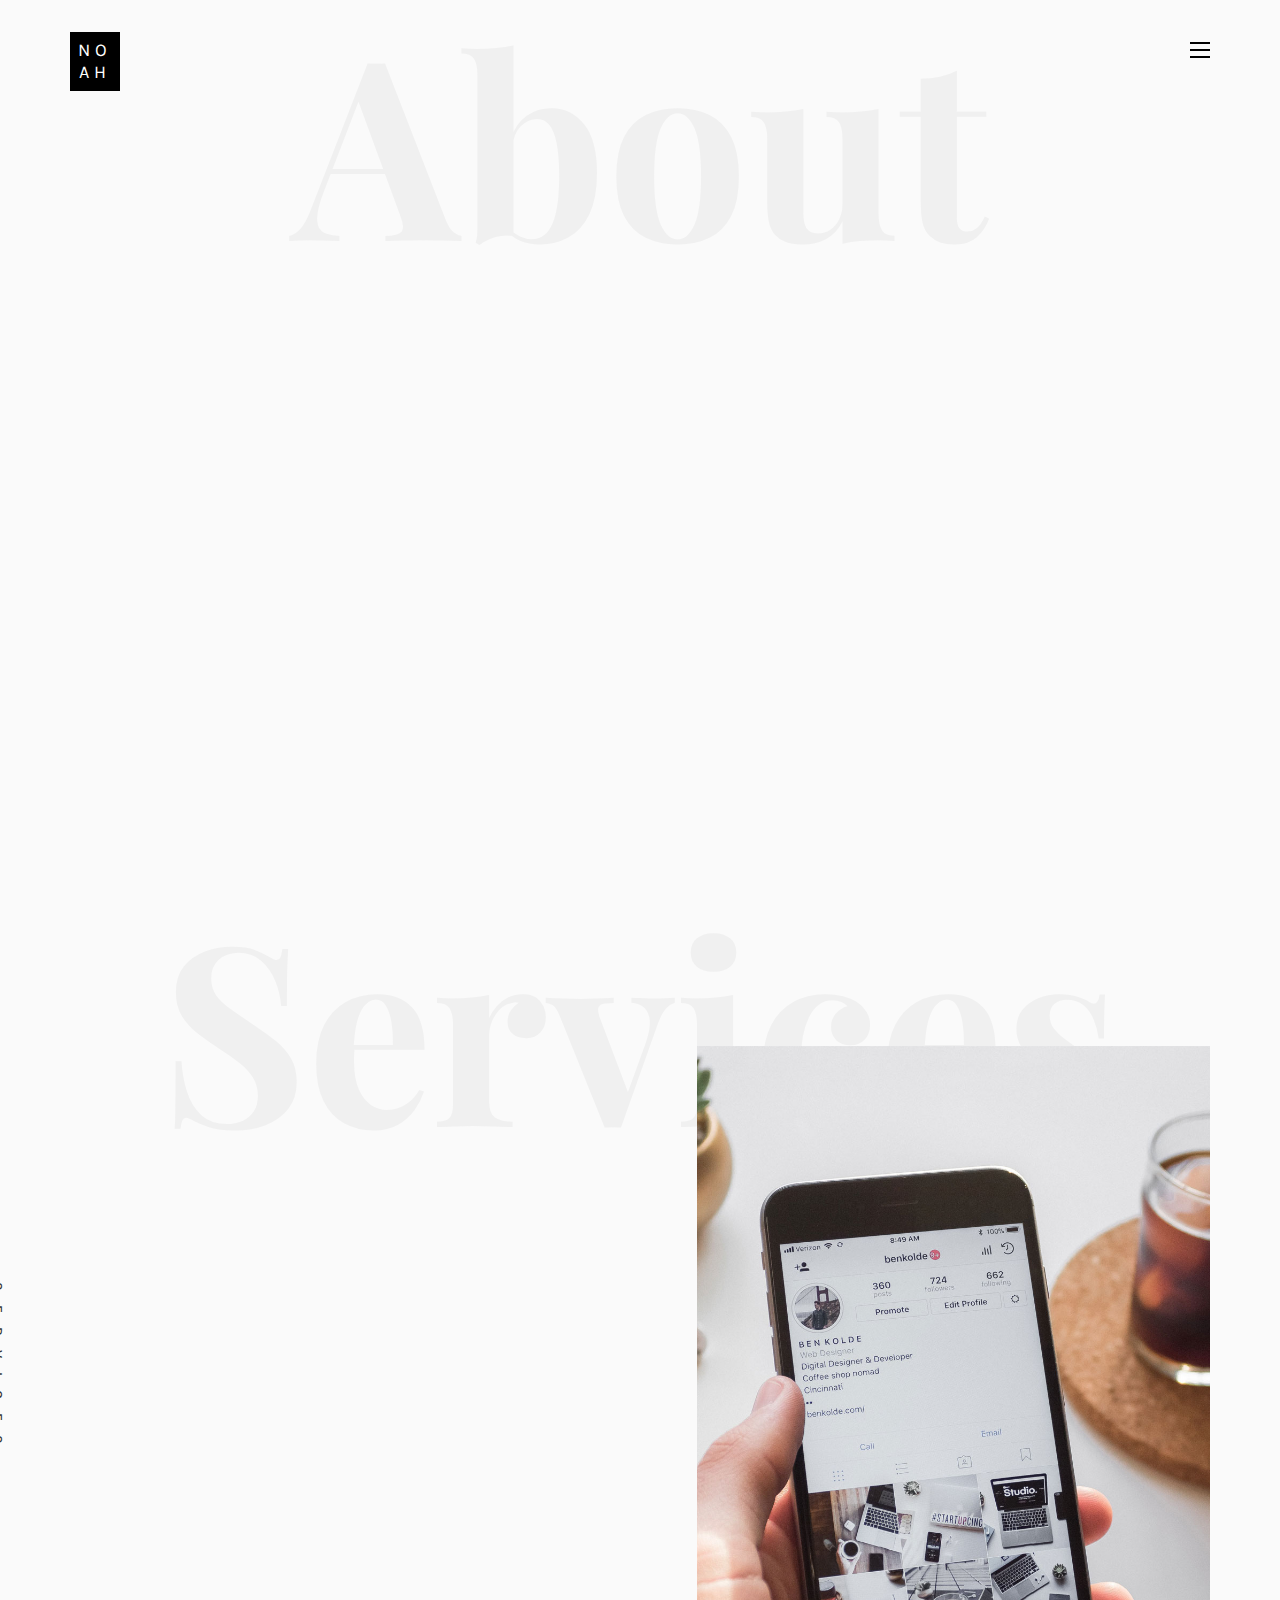
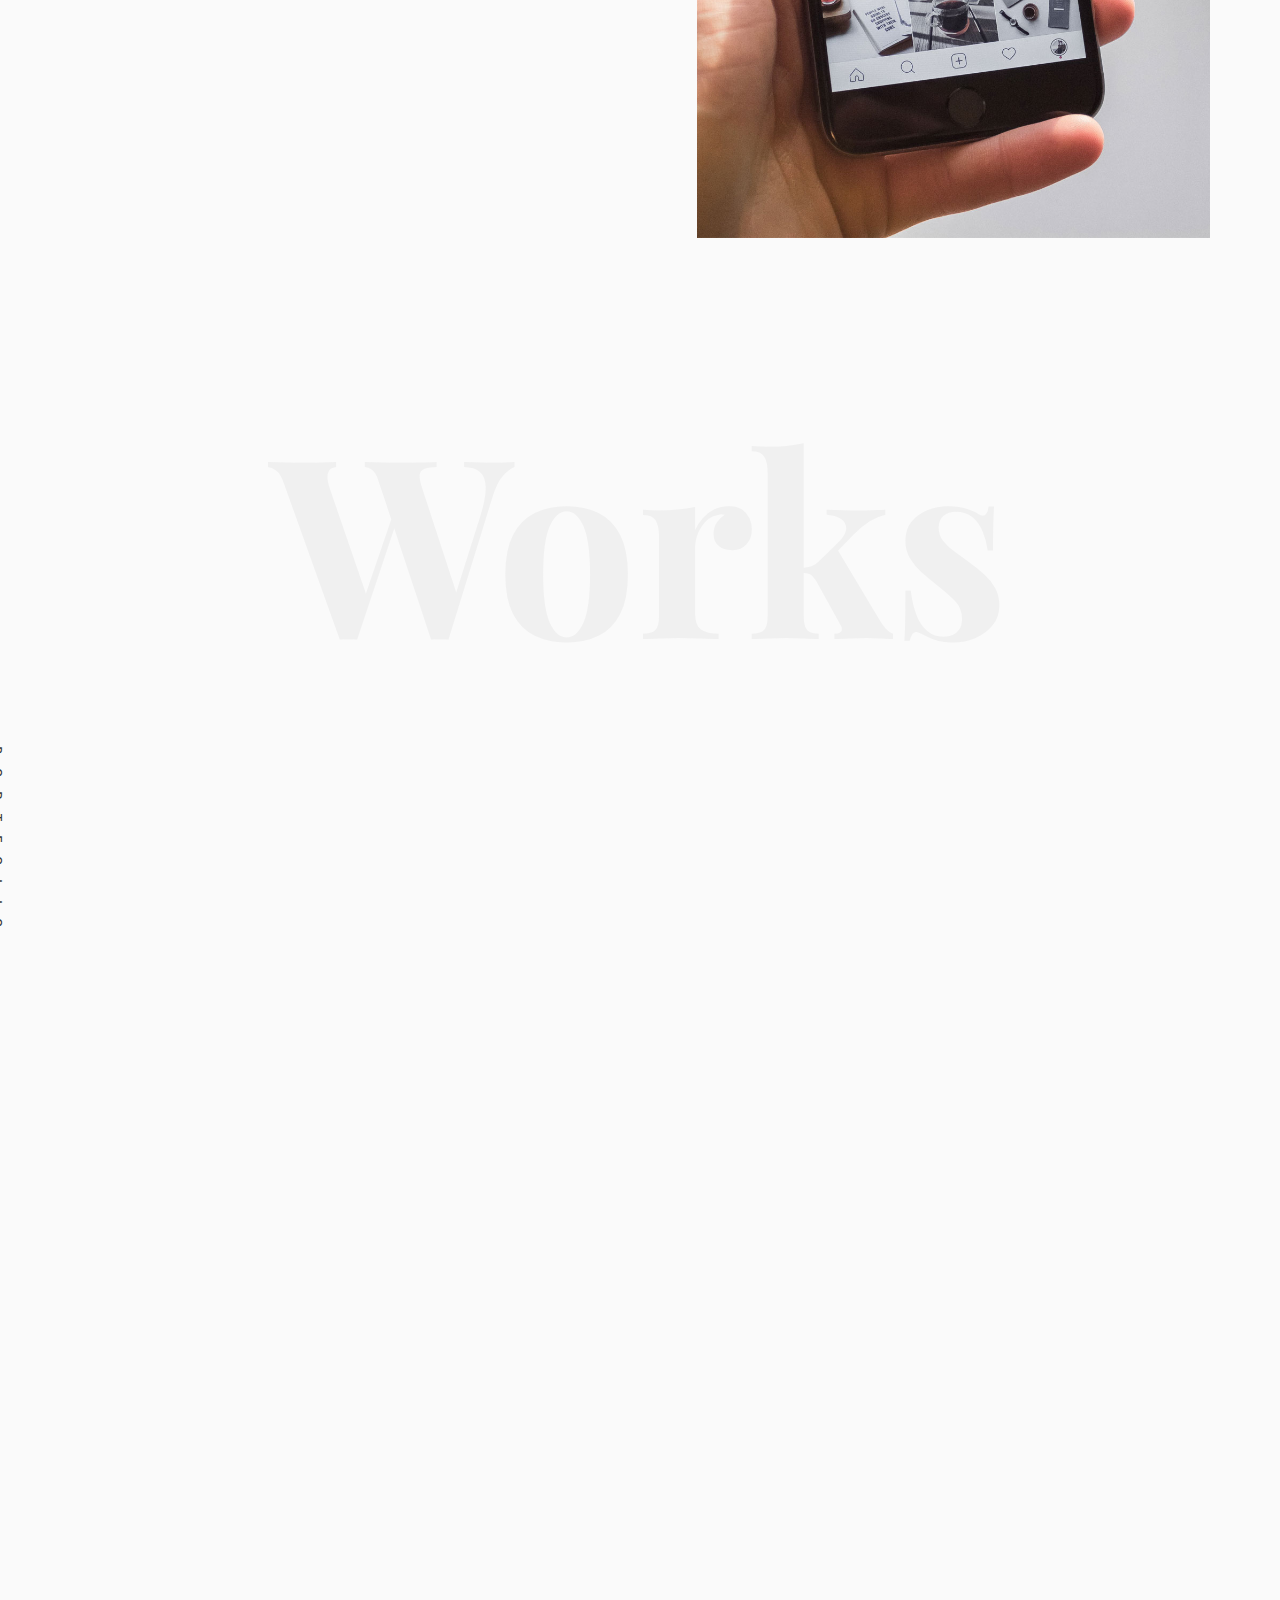
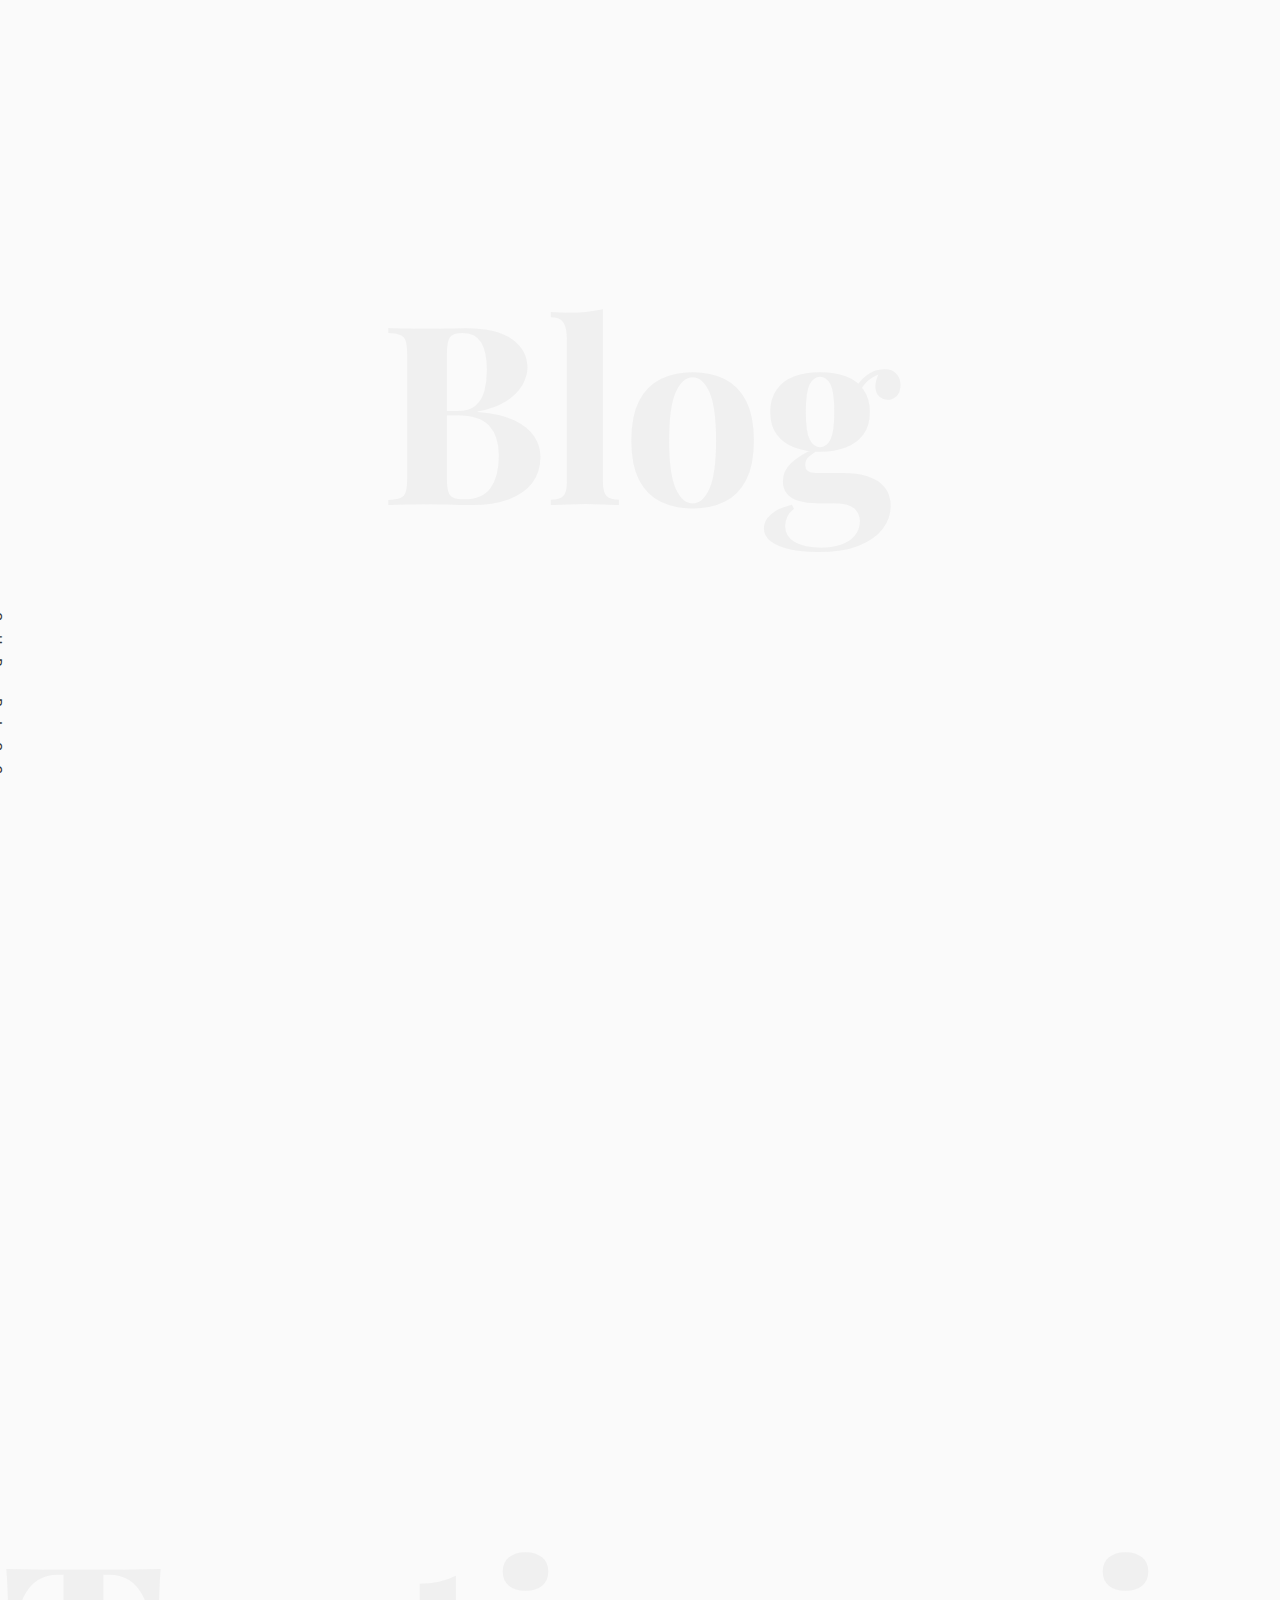
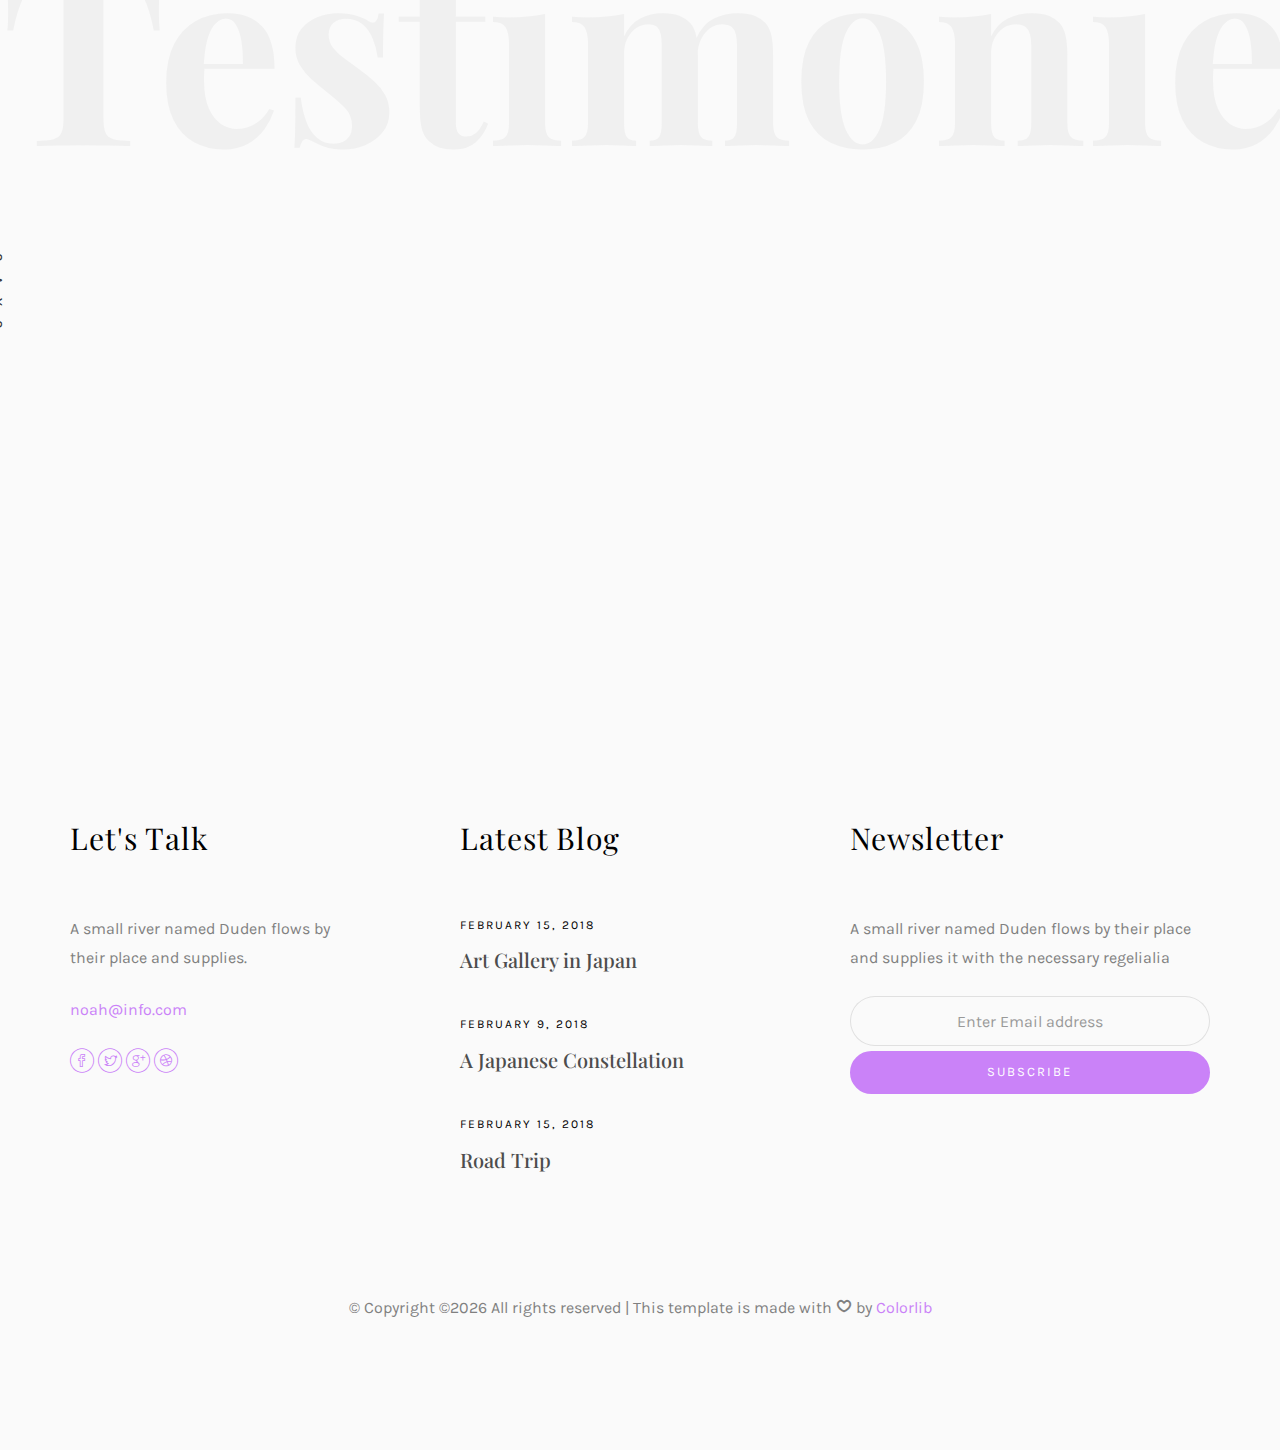
==== commit 3121ab47: "Add files via upload" ====
--- a/index.html
+++ b/index.html
@@ -1,317 +1,540 @@
-<!DOCTYPE html>
-<html lang="en">
-
-<head>
-    <meta charset="utf-8">
-    <meta http-equiv="X-UA-Compatible" content="IE=edge">
-    <meta name="viewport" content="width=device-width, initial-scale=1">
-    <!-- The above 3 meta tags *must* come first in the head; any other head content must come *after* these tags -->
-    <title>Box personal portfolio Template</title>
-    <link rel="icon" href="img/fav.png" type="image/x-icon">
-
-    <!-- Bootstrap -->
-    <link href="css/bootstrap.min.css" rel="stylesheet">
-    <link href="ionicons/css/ionicons.min.css" rel="stylesheet">
-
-    <!-- main css -->
-    <link href="css/style.css" rel="stylesheet">
-
-
-    <!-- modernizr -->
-    <script src="js/modernizr.js"></script>
-
-    <!-- HTML5 shim and Respond.js for IE8 support of HTML5 elements and media queries -->
-    <!-- WARNING: Respond.js doesn't work if you view the page via file:// -->
-    <!--[if lt IE 9]>
-      <script src="https://oss.maxcdn.com/html5shiv/3.7.2/html5shiv.min.js"></script>
-      <script src="https://oss.maxcdn.com/respond/1.4.2/respond.min.js"></script>
-    <![endif]-->
-</head>
-
-<body>
-
-    <!-- Preloader -->
-    <div id="preloader">
-        <div class="pre-container">
-            <div class="spinner">
-                <div class="double-bounce1"></div>
-                <div class="double-bounce2"></div>
-            </div>
-        </div>
-    </div>
-    <!-- end Preloader -->
-
-    <div class="container-fluid">
-        <!-- box header -->
-        <header class="box-header">
-            <div class="box-logo">
-                <a href="index.html"><img src="img/logo.png" width="80" alt="Logo"></a>
-            </div>
-            <!-- box-nav -->
-            <a class="box-primary-nav-trigger" href="#0">
-                <span class="box-menu-text">Menu</span><span class="box-menu-icon"></span>
-            </a>
-            <!-- box-primary-nav-trigger -->
-        </header>
-        <!-- end box header -->
-
-        <!-- nav -->
-        <nav>
-            <ul class="box-primary-nav">
-                <li class="box-label">About me</li>
-
-                <li><a href="index.html">Intro</a> <i class="ion-ios-circle-filled color"></i></li>
-                <li><a href="about.html">About me</a></li>
-                <li><a href="services.html">services</a></li>
-                <li><a href="portfolio.html">portfolio</a></li>
-                <li><a href="contact.html">contact me</a></li>
-
-
-
-                <li class="box-label">Follow me</li>
-
-                <li class="box-social"><a href="#0"><i class="ion-social-facebook"></i></a></li>
-                <li class="box-social"><a href="#0"><i class="ion-social-instagram-outline"></i></a></li>
-                <li class="box-social"><a href="#0"><i class="ion-social-twitter"></i></a></li>
-                <li class="box-social"><a href="#0"><i class="ion-social-dribbble"></i></a></li>
-            </ul>
-        </nav>
-        <!-- end nav -->
-
-        <!-- box-intro -->
-        <section class="box-intro">
-            <div class="table-cell">
-                <h1 class="box-headline letters rotate-2">
-                    <span class="box-words-wrapper">
-                        <b class="is-visible">design.</b>
-                        <b>&nbsp;coding.</b>
-                        <b>graphic.</b>
-                    </span>
-		        </h1>
-                <h5>everything you need to build your personal portfolio</h5>
-            </div>
-
-            <div class="mouse">
-                <div class="scroll"></div>
-            </div>
-        </section>
-        <!-- end box-intro -->
-    </div>
-
-    <!-- portfolio div -->
-    <div class="portfolio-div">
-        <div class="portfolio">
-            <div class="no-padding portfolio_container">
-                <!-- single work -->
-                <div class="col-md-3 col-sm-6  fashion logo">
-                    <a href="single-project.html" class="portfolio_item">
-                        <img src="img/portfolio/01.jpg" alt="image" class="img-responsive" />
-                        <div class="portfolio_item_hover">
-                            <div class="portfolio-border clearfix">
-                                <div class="item_info">
-                                    <span>Mockups in seconds</span>
-                                    <em>Fashion / Logo</em>
-                                </div>
-                            </div>
-                        </div>
-                    </a>
-                </div>
-                <!-- end single work -->
-
-                <!-- single work -->
-                <div class="col-md-3 col-sm-6 ads graphics">
-                    <a href="single-project.html" class="portfolio_item">
-                        <img src="img/portfolio/03.jpg" alt="image" class="img-responsive" />
-                        <div class="portfolio_item_hover">
-                            <div class="portfolio-border clearfix">
-                                <div class="item_info">
-                                    <span>Floating mockups</span>
-                                    <em>Ads / Graphics</em>
-                                </div>
-                            </div>
-                        </div>
-                    </a>
-                </div>
-                <!-- end single work -->
-
-                <!-- single work -->
-                <div class="col-md-6 col-sm-12 photography">
-                    <a href="single-project.html" class="portfolio_item">
-                        <img src="img/portfolio/02.jpg" alt="image" class="img-responsive" />
-                        <div class="portfolio_item_hover">
-                            <div class="portfolio-border clearfix">
-                                <div class="item_info">
-                                    <span>Photorealistic smartwatch</span>
-                                    <em>Photography</em>
-                                </div>
-                            </div>
-                        </div>
-                    </a>
-                </div>
-                <!-- end single work -->
-
-                <!-- single work -->
-                <div class="col-md-3 col-sm-6 fashion ads">
-                    <a href="single-project.html" class="portfolio_item">
-                        <img src="img/portfolio/04.jpg" alt="image" class="img-responsive" />
-                        <div class="portfolio_item_hover">
-                            <div class="portfolio-border clearfix">
-                                <div class="item_info">
-                                    <span>Held by hands</span>
-                                    <em>Fashion / Ads</em>
-                                </div>
-                            </div>
-                        </div>
-                    </a>
-                </div>
-                <!-- end single work -->
-
-                <!-- single work -->
-                <div class="col-md-3 col-sm-6 graphics ads">
-                    <a href="single-project.html" class="portfolio_item">
-                        <img src="img/portfolio/05.jpg" alt="image" class="img-responsive" />
-                        <div class="portfolio_item_hover">
-                            <div class="portfolio-border clearfix">
-                                <div class="item_info">
-                                    <span>Mobile devices</span>
-                                    <em>Graphics / Ads</em>
-                                </div>
-                            </div>
-                        </div>
-                    </a>
-                </div>
-                <!-- end single work -->
-
-                <!-- single work -->
-                <div class="col-md-6 col-sm-12 photography">
-                    <a href="single-project.html" class="portfolio_item">
-                        <img src="img/portfolio/010.jpg" alt="image" class="img-responsive" />
-                        <div class="portfolio_item_hover">
-                            <div class="portfolio-border clearfix">
-                                <div class="item_info">
-                                    <span>Photorealistic smartwatch</span>
-                                    <em>Photography</em>
-                                </div>
-                            </div>
-                        </div>
-                    </a>
-                </div>
-                <!-- end single work -->
-
-                <!-- single work -->
-                <div class="col-md-3 col-sm-6 graphics ads">
-                    <a href="single-project.html" class="portfolio_item">
-                        <img src="img/portfolio/06.jpg" alt="image" class="img-responsive" />
-                        <div class="portfolio_item_hover">
-                            <div class="portfolio-border clearfix">
-                                <div class="item_info">
-                                    <span>Mobile devices</span>
-                                    <em>Graphics / Ads</em>
-                                </div>
-                            </div>
-                        </div>
-                    </a>
-                </div>
-                <!-- end single work -->
-
-                <!-- single work -->
-                <div class="col-md-3 col-sm-6 graphics ads">
-                    <a href="single-project.html" class="portfolio_item">
-                        <img src="img/portfolio/07.jpg" alt="image" class="img-responsive" />
-                        <div class="portfolio_item_hover">
-                            <div class="portfolio-border clearfix">
-                                <div class="item_info">
-                                    <span>Mobile devices</span>
-                                    <em>Graphics / Ads</em>
-                                </div>
-                            </div>
-                        </div>
-                    </a>
-                </div>
-                <!-- end single work -->
-
-                <!-- single work -->
-                <div class="col-md-3 col-sm-6 graphics ads">
-                    <a href="single-project.html" class="portfolio_item">
-                        <img src="img/portfolio/08.jpg" alt="image" class="img-responsive" />
-                        <div class="portfolio_item_hover">
-                            <div class="portfolio-border clearfix">
-                                <div class="item_info">
-                                    <span>Mobile devices</span>
-                                    <em>Graphics / Ads</em>
-                                </div>
-                            </div>
-                        </div>
-                    </a>
-                </div>
-                <!-- end single work -->
-
-                <!-- single work -->
-                <div class="col-md-3 col-sm-6 graphics ads">
-                    <a href="single-project.html" class="portfolio_item">
-                        <img src="img/portfolio/09.jpg" alt="image" class="img-responsive" />
-                        <div class="portfolio_item_hover">
-                            <div class="portfolio-border clearfix">
-                                <div class="item_info">
-                                    <span>Mobile devices</span>
-                                    <em>Graphics / Ads</em>
-                                </div>
-                            </div>
-                        </div>
-                    </a>
-                </div>
-                <!-- end single work -->
-            </div>
-            <!-- end portfolio_container -->
-        </div>
-        <!-- portfolio -->
-    </div>
-    <!-- end portfolio div -->
-
-    <!-- footer -->
-    <footer>
-        <div class="container-fluid">
-            <p class="copyright">© Box Portfolio 2016</p>
-        </div>
-    </footer>
-    <!-- end footer -->
-
-    <!-- back to top -->
-    <a href="#0" class="cd-top"><i class="ion-android-arrow-up"></i></a>
-    <!-- end back to top -->
-
-
-
-    <!-- jQuery -->
-    <script src="js/jquery-2.1.1.js"></script>
-    <!--  plugins -->
-    <script src="js/bootstrap.min.js"></script>
-    <script src="js/menu.js"></script>
-    <script src="js/animated-headline.js"></script>
-    <script src="js/isotope.pkgd.min.js"></script>
-
-
-    <!--  custom script -->
-    <script src="js/custom.js"></script>
-    
-    <!-- google analytics  -->
-    <script>
-        (function (i, s, o, g, r, a, m) {
-            i['GoogleAnalyticsObject'] = r;
-            i[r] = i[r] || function () {
-                (i[r].q = i[r].q || []).push(arguments)
-            }, i[r].l = 1 * new Date();
-            a = s.createElement(o),
-                m = s.getElementsByTagName(o)[0];
-            a.async = 1;
-            a.src = g;
-            m.parentNode.insertBefore(a, m)
-        })(window, document, 'script', 'https://www.google-analytics.com/analytics.js', 'ga');
-
-        ga('create', 'UA-76796224-1', 'auto');
-        ga('send', 'pageview');
-    </script>
-
-</body>
-
-</html>+<!DOCTYPE HTML>
+<html>
+	<head>
+	<meta charset="utf-8">
+	<meta http-equiv="X-UA-Compatible" content="IE=edge">
+	<title>Noah Template</title>
+	<meta name="viewport" content="width=device-width, initial-scale=1">
+	<meta name="description" content="" />
+	<meta name="keywords" content="" />
+	<meta name="author" content="" />
+
+  <!-- Facebook and Twitter integration -->
+	<meta property="og:title" content=""/>
+	<meta property="og:image" content=""/>
+	<meta property="og:url" content=""/>
+	<meta property="og:site_name" content=""/>
+	<meta property="og:description" content=""/>
+	<meta name="twitter:title" content="" />
+	<meta name="twitter:image" content="" />
+	<meta name="twitter:url" content="" />
+	<meta name="twitter:card" content="" />
+
+	<!-- Place favicon.ico and apple-touch-icon.png in the root directory -->
+	<link rel="shortcut icon" href="favicon.ico">
+
+	<link href="https://fonts.googleapis.com/css?family=Karla:400,700" rel="stylesheet">
+	<link href="https://fonts.googleapis.com/css?family=Playfair+Display:400,400i,700" rel="stylesheet">
+	
+	<!-- Animate.css -->
+	<link rel="stylesheet" href="css/animate.css">
+	<!-- Icomoon Icon Fonts-->
+	<link rel="stylesheet" href="css/icomoon.css">
+	<!-- Bootstrap  -->
+	<link rel="stylesheet" href="css/bootstrap.css">
+	<!-- Owl Carousel -->
+	<link rel="stylesheet" href="css/owl.carousel.min.css">
+	<link rel="stylesheet" href="css/owl.theme.default.min.css">
+	<!-- Magnific Popup -->
+	<link rel="stylesheet" href="css/magnific-popup.css">
+
+	<link rel="stylesheet" href="css/style.css">
+
+
+	<!-- Modernizr JS -->
+	<script src="js/modernizr-2.6.2.min.js"></script>
+	<!-- FOR IE9 below -->
+	<!--[if lt IE 9]>
+	<script src="js/respond.min.js"></script>
+	<![endif]-->
+
+	</head>
+	<body>
+
+	<nav id="colorlib-main-nav" role="navigation">
+		<a href="#" class="js-colorlib-nav-toggle colorlib-nav-toggle active"><i></i></a>
+		<div class="js-fullheight colorlib-table">
+			<div class="colorlib-table-cell js-fullheight">
+				<div class="row">
+					<div class="col-md-12">
+						<div class="form-group">
+							<input type="text" class="form-control" id="search" placeholder="Enter any key to search...">
+							<button type="submit" class="btn btn-primary"><i class="icon-search3"></i></button>
+						</div>
+					</div>
+				</div>
+				<div class="row">
+					<div class="col-md-12">
+						<ul>
+							<li class="active"><a href="index.html">Home</a></li>
+							<li><a href="services.html">Services</a></li>
+							<li><a href="work.html">Work</a></li>
+							<li><a href="blog.html">Blog</a></li>
+							<li><a href="about.html">About</a></li>
+							<li><a href="contact.html">Contact</a></li>
+						</ul>
+					</div>
+				</div>
+				<div class="row">
+					<div class="col-md-12">
+						<h2 class="head-title">Works</h2>
+						<a href="images/work-1.jpg" class="gallery image-popup-link text-center" style="background-image: url(images/work-1.jpg);">
+							<span><i class="icon-search3"></i></span>
+						</a>
+						<a href="images/work-2.jpg" class="gallery image-popup-link text-center" style="background-image: url(images/work-2.jpg);">
+							<span><i class="icon-search3"></i></span>
+						</a>
+						<a href="images/work-3.jpg" class="gallery image-popup-link text-center" style="background-image: url(images/work-3.jpg);">
+							<span><i class="icon-search3"></i></span>
+						</a>
+						<a href="images/work-4.jpg" class="gallery image-popup-link text-center" style="background-image: url(images/work-4.jpg);">
+							<span><i class="icon-search3"></i></span>
+						</a>
+					</div>
+				</div>
+			</div>
+		</div>
+	</nav>
+	
+	<div id="colorlib-page">
+		<header>
+			<div class="container">
+				<div class="row">
+					<div class="col-md-12">
+						<div class="colorlib-navbar-brand">
+							<a class="colorlib-logo" href="index.html"><span>No</span><span>ah</span></a>
+						</div>
+						<a href="#" class="js-colorlib-nav-toggle colorlib-nav-toggle"><i></i></a>
+					</div>
+				</div>
+			</div>
+		</header>
+		<div id="colorlib-about">
+			<div class="container">
+				<div class="row text-center">
+					<h2 class="bold">About</h2>
+				</div>
+				<div class="row">
+					<div class="col-md-5 animate-box">
+						<div class="owl-carousel3">
+							<div class="item">
+								<img class="img-responsive about-img" src="images/about.jpg" alt="html5 bootstrap template by colorlib.com">
+							</div>
+							<div class="item">
+								<img class="img-responsive about-img" src="images/about-2.jpg" alt="html5 bootstrap template by colorlib.com">
+							</div>
+						</div>
+					</div>
+					<div class="col-md-6 col-md-push-1 animate-box">
+						<div class="about-desc">
+							<div class="owl-carousel3">
+								<div class="item">
+									<h2><span>Noah</span><span>Henderson</span></h2>
+								</div>
+								<div class="item">
+									<h2><span>I'm</span><span>A Designer</span></h2>
+								</div>
+							</div>
+							<div class="desc">
+								<div class="rotate">
+									<h2 class="heading">About</h2>
+								</div>
+								<p>A small river named Duden <a href="#">flows by their place</a> and supplies it with the necessary regelialia. It is a paradisematic country, in which roasted parts of sentences fly into your mouth. Even the all-powerful Pointing has no control about the blind texts it is an almost unorthographic life.</p>
+								<p class="colorlib-social-icons">
+									<a href="#"><i class="icon-facebook4"></i></a>
+									<a href="#"><i class="icon-twitter3"></i></a>
+									<a href="#"><i class="icon-googleplus"></i></a>
+									<a href="#"><i class="icon-dribbble2"></i></a>
+								</p>
+								<p><a href="#" class="btn btn-primary btn-outline">Contact Me!</a></p>
+							</div>
+						</div>
+					</div>
+				</div>
+			</div>
+		</div>
+		<div id="colorlib-services">
+			<div class="container">
+				<div class="row text-center">
+					<h2 class="bold">Services</h2>
+				</div>
+				<div class="row">
+					<div class="col-md-12">
+						<div class="services-flex">
+							<div class="one-third">
+								<div class="row">
+									<div class="col-md-12 col-md-offset-0 animate-box intro-heading">
+										<span>My Services</span>
+										<h2>Here Are Some of My Skills</h2>
+									</div>
+								</div>
+								<div class="row">
+									<div class="col-md-12">
+										<div class="rotate">
+											<h2 class="heading">Services</h2>
+										</div>
+									</div>
+									<div class="col-md-6">
+										<div class="services animate-box">
+											<h3>1 - Graphic Design</h3>
+											<ul>
+												<li>UI Design</li>
+												<li>Website &amp; Digital Design</li>
+												<li>Brading &amp; Visual Identity</li>
+												<li>Print Design</li>
+											</ul>
+										</div>
+										<div class="services animate-box">
+											<h3>3 - Front End Development</h3>
+											<ul>
+												<li>HTML / CSS</li>
+												<li>JS &amp; Jquery Startup</li>
+												<li>WordPress</li>
+												<li>Jomla</li>
+											</ul>
+										</div>
+									</div>
+									<div class="col-md-6">
+										<div class="services animate-box">
+											<h3>2 - Illustration</h3>
+											<ul>
+												<li>Editorial</li>
+												<li>Narrative</li>
+												<li>Motion Graphics</li>
+												<li>Animation</li>
+												<li>Visual Effects</li>
+											</ul>
+										</div>
+										<div class="services animate-box">
+											<h3>4 - Web Marketing</h3>
+											<ul>
+												<li>Sales Marketing</li>
+												<li>Invoice</li>
+												<li>eCommerce</li>
+											</ul>
+										</div>
+									</div>
+								</div>
+							</div>
+							<div class="one-forth services-img" style="background-image: url(images/services-img-1.jpg);">
+							</div>
+						</div>
+					</div>
+				</div>
+			</div>
+		</div>
+
+		<div id="colorlib-work">
+			<div class="container">
+				<div class="row text-center">
+					<h2 class="bold">Works</h2>
+				</div>
+				<div class="row">
+					<div class="col-md-12 col-md-offset-0 text-center animate-box intro-heading">
+						<span>Portfolio</span>
+						<h2>Done Projects</h2>
+					</div>
+				</div>
+				<div class="row">
+					<div class="col-md-12">
+						<div class="rotate">
+							<h2 class="heading">Portfolio</h2>
+						</div>
+					</div>
+				</div>
+				<div class="row">
+					<div class="col-md-12">
+						<div class="work-entry animate-box">
+							<a href="work.html" class="work-img" style="background-image: url(images/work-1.jpg);">
+								<div class="display-t">
+									<div class="work-name">
+										<h2>Pursuing Best</h2>
+									</div>
+								</div>
+							</a>
+							<div class="col-md-4 col-md-offset-4">
+								<div class="desc">
+									<p>Far far away, behind the word mountains, far from the countries Vokalia and Consonantia, there live the blind texts. Separated they live in Bookmarksgrove right at the coast of the Semantics, a large language ocean.</p>
+									<p class="read"><a href="#">View details</a></p>
+								</div>
+							</div>
+						</div>
+					</div>
+					<div class="col-md-12">
+						<div class="work-entry animate-box">
+							<a href="work.html" class="work-img" style="background-image: url(images/work-2.jpg);">
+								<div class="display-t">
+									<div class="work-name">
+										<h2>Coordinates</h2>
+									</div>
+								</div>
+							</a>
+							<div class="col-md-4 col-md-offset-4">
+								<div class="desc">
+									<p>Far far away, behind the word mountains, far from the countries Vokalia and Consonantia, there live the blind texts. Separated they live in Bookmarksgrove right at the coast of the Semantics, a large language ocean.</p>
+									<p class="read"><a href="#">View Details</a></p>
+								</div>
+							</div>
+						</div>
+					</div>
+					<div class="col-md-12">
+						<div class="work-entry animate-box">
+							<a href="work.html" class="work-img" style="background-image: url(images/work-3.jpg);">
+								<div class="display-t">
+									<div class="work-name">
+										<h2>Cristall</h2>
+									</div>
+								</div>
+							</a>
+							<div class="col-md-4 col-md-offset-4">
+								<div class="desc">
+									<p>Far far away, behind the word mountains, far from the countries Vokalia and Consonantia, there live the blind texts. Separated they live in Bookmarksgrove right at the coast of the Semantics, a large language ocean.</p>
+									<p class="read"><a href="#">View details</a></p>
+								</div>
+							</div>
+						</div>
+					</div>
+					<div class="col-md-12">
+						<div class="work-entry animate-box">
+							<a href="work.html" class="work-img" style="background-image: url(images/work-4.jpg);">
+								<div class="display-t">
+									<div class="work-name">
+										<h2>Black</h2>
+									</div>
+								</div>
+							</a>
+							<div class="col-md-4 col-md-offset-4">
+								<div class="desc">
+									<p>Far far away, behind the word mountains, far from the countries Vokalia and Consonantia, there live the blind texts. Separated they live in Bookmarksgrove right at the coast of the Semantics, a large language ocean.</p>
+									<p class="read"><a href="#">View details</a></p>
+								</div>
+							</div>
+						</div>
+					</div>
+				</div>
+			</div>
+		</div>
+
+		<div id="colorlib-blog">
+			<div class="container">
+				<div class="row text-center">
+					<h2 class="bold">Blog</h2>
+				</div>
+				<div class="row">
+					<div class="col-md-12 col-md-offset-0 text-center animate-box intro-heading">
+						<span>Blog</span>
+						<h2>Read Our Case</h2>
+					</div>
+				</div>
+				<div class="row">
+					<div class="col-md-12">
+						<div class="rotate">
+							<h2 class="heading">Our Blog</h2>
+						</div>
+					</div>
+				</div>
+				<div class="row animate-box">
+					<div class="owl-carousel1">
+						<div class="item">
+							<div class="col-md-12">
+								<div class="article">
+									<a href="blog.html" class="blog-img">
+										<img class="img-responsive" src="images/img-1.jpg" alt="html5 bootstrap by colorlib.com">
+										<div class="overlay"></div>
+										<div class="link">
+											<span class="read">Read more</h2>
+										</div>
+									</a>
+									<div class="desc">
+										<span class="meta">15, Feb 2018</span>
+										<h2><a href="blog.html">A Japanese Constellation</a></h2>
+										<p>When she reached the first hills of the Italic Mountains, she had a last view back on the skyline of her hometown Bookmarksgrove</p>
+									</div>
+								</div>
+							</div>
+						</div>
+						<div class="item">
+							<div class="col-md-12">
+								<div class="article">
+									<a href="blog.html" class="blog-img">
+										<img class="img-responsive" src="images/img-2.jpg" alt="html5 bootstrap by colorlib.com">
+										<div class="overlay"></div>
+										<div class="link">
+											<span class="read">Read more</h2>
+										</div>
+									</a>
+									<div class="desc">
+										<span class="meta">15, Feb 2018</span>
+										<h2><a href="blog.html">A Japanese Constellation</a></h2>
+										<p>When she reached the first hills of the Italic Mountains, she had a last view back on the skyline of her hometown Bookmarksgrove</p>
+									</div>
+								</div>
+							</div>
+						</div>
+						<div class="item">
+							<div class="col-md-12">
+								<div class="article">
+									<a href="blog.html" class="blog-img">
+										<img class="img-responsive" src="images/img-3.jpg" alt="html5 bootstrap by colorlib.com">
+										<div class="overlay"></div>
+										<div class="link">
+											<span class="read">Read more</h2>
+										</div>
+									</a>
+									<div class="desc">
+										<span class="meta">15, Feb 2018</span>
+										<h2><a href="blog.html">A Japanese Constellation</a></h2>
+										<p>When she reached the first hills of the Italic Mountains, she had a last view back on the skyline of her hometown Bookmarksgrove</p>
+									</div>
+								</div>
+							</div>
+						</div>
+					</div>
+				</div>
+			</div>
+		</div>
+
+		<div id="colorlib-testimony">
+			<div class="container">
+				<div class="row text-center">
+					<h2 class="bold">Testimonies</h2>
+				</div>
+				<div class="row">
+					<div class="col-md-12 col-md-offset-0 text-center animate-box intro-heading">
+						<span>Testimonies</span>
+						<h2>Clients Says</h2>
+					</div>
+				</div>
+				<div class="row">
+					<div class="col-md-12">
+						<div class="rotate">
+							<h2 class="heading">Says</h2>
+						</div>
+					</div>
+				</div>
+				<div class="row animate-box">
+					<div class="owl-carousel">
+						<div class="item">
+							<div class="col-md-12 text-center">
+								<div class="testimony">
+									<blockquote>
+										<p>"A small river named Duden flows by their place and supplies it with the necessary regelialia.</p>
+										<span>" &mdash; George Brooks</span>
+									</blockquote>
+								</div>
+							</div>
+						</div>
+						<div class="item">
+							<div class="col-md-12 text-center">
+								<div class="testimony">
+									<blockquote>
+										<p>"Even the all-powerful Pointing has no control about the blind texts it is an almost unorthographic life One day however a small line of blind text by the name of Lorem Ipsum decided to leave for the far World of Grammar.</p>
+										<span>" &mdash; Daniel Foster</span>
+									</blockquote>
+								</div>
+							</div>
+						</div>
+						<div class="item">
+							<div class="col-md-12 text-center">
+								<div class="testimony">
+									<blockquote>
+										<p>"When she reached the first hills of the Italic Mountains, she had a last view back on the skyline of her hometown Bookmarksgrove</p>
+										<span>" &mdash; Liam Jenkins</span>
+									</blockquote>
+								</div>
+							</div>
+						</div>
+					</div>
+				</div>
+			</div>
+		</div>
+
+		<footer>
+			<div id="footer">
+				<div class="container">
+					<div class="row">
+						<div class="col-md-4 col-pb-sm">
+							<div class="row">
+								<div class="col-md-10">
+									<h2>Let's Talk</h2>
+									<p>A small river named Duden flows by their place and supplies.</p>
+									<p><a href="#">noah@info.com</a></p>
+									<p class="colorlib-social-icons">
+										<a href="#"><i class="icon-facebook4"></i></a>
+										<a href="#"><i class="icon-twitter3"></i></a>
+										<a href="#"><i class="icon-googleplus"></i></a>
+										<a href="#"><i class="icon-dribbble2"></i></a>
+									</p>
+								</div>
+							</div>
+						</div>
+						<div class="col-md-4 col-pb-sm">
+							<h2>Latest Blog</h2>
+							<div class="f-entry">
+								<a href="#" class="featured-img" style="background-image: url(images/img-1.jpg);"></a>
+								<div class="desc">
+									<span>February 15, 2018</span>
+									<h3><a href="#">Art Gallery in Japan</a></h3>
+								</div>
+							</div>
+							<div class="f-entry">
+								<a href="#" class="featured-img" style="background-image: url(images/img-2.jpg);"></a>
+								<div class="desc">
+									<span>February 9, 2018</span>
+									<h3><a href="#">A Japanese Constellation</a></h3>
+								</div>
+							</div>
+							<div class="f-entry">
+								<a href="#" class="featured-img" style="background-image: url(images/img-3.jpg);"></a>
+								<div class="desc">
+									<span>February 15, 2018</span>
+									<h3><a href="#">Road Trip</a></h3>
+								</div>
+							</div>
+						</div>
+						<div class="col-md-4 col-pb-sm">
+							<h2>Newsletter</h2>
+							<p>A small river named Duden flows by their place and supplies it with the necessary regelialia</p>
+							<div class="subscribe text-center">
+								<div class="form-group">
+									<input type="text" class="form-control text-center" placeholder="Enter Email address">
+									<input type="submit" value="Subscribe" class="btn btn-primary btn-custom">
+								</div>
+							</div>
+						</div>
+					</div>
+					<div class="row">
+						<div class="col-md-12 text-center">
+							<p>
+								&copy; <!-- Link back to Colorlib can't be removed. Template is licensed under CC BY 3.0. -->
+Copyright &copy;<script>document.write(new Date().getFullYear());</script> All rights reserved | This template is made with <i class="icon-heart4" aria-hidden="true"></i> by <a href="https://colorlib.com" target="_blank">Colorlib</a>
+<!-- Link back to Colorlib can't be removed. Template is licensed under CC BY 3.0. -->
+							</p>
+						</div>
+					</div>
+				</div>
+			</div>
+		</footer>
+	
+	</div>
+
+	<!-- jQuery -->
+	<script src="js/jquery.min.js"></script>
+	<!-- jQuery Easing -->
+	<script src="js/jquery.easing.1.3.js"></script>
+	<!-- Bootstrap -->
+	<script src="js/bootstrap.min.js"></script>
+	<!-- Waypoints -->
+	<script src="js/jquery.waypoints.min.js"></script>
+	<!-- Owl Carousel -->
+	<script src="js/owl.carousel.min.js"></script>
+	<!-- Magnific Popup -->
+	<script src="js/jquery.magnific-popup.min.js"></script>
+	<script src="js/magnific-popup-options.js"></script>
+
+	<!-- Main JS (Do not remove) -->
+	<script src="js/main.js"></script>
+
+	</body>
+</html>
+
--- a/css/icomoon.css
+++ b/css/icomoon.css
@@ -0,0 +1,3836 @@
+@font-face {
+  font-family: 'icomoon';
+  src:  url('fonts/icomoon.eot?tmere9');
+  src:  url('fonts/icomoon.eot?tmere9#iefix') format('embedded-opentype'),
+    url('fonts/icomoon.ttf?tmere9') format('truetype'),
+    url('fonts/icomoon.woff?tmere9') format('woff'),
+    url('fonts/icomoon.svg?tmere9#icomoon') format('svg');
+  font-weight: normal;
+  font-style: normal;
+}
+
+[class^="icon-"], [class*=" icon-"] {
+  /* use !important to prevent issues with browser extensions that change fonts */
+  font-family: 'icomoon' !important;
+  speak: none;
+  font-style: normal;
+  font-weight: normal;
+  font-variant: normal;
+  text-transform: none;
+  line-height: 1;
+
+  /* Better Font Rendering =========== */
+  -webkit-font-smoothing: antialiased;
+  -moz-osx-font-smoothing: grayscale;
+}
+
+.icon-activity:before {
+  content: "\e900";
+}
+.icon-airplay:before {
+  content: "\e901";
+}
+.icon-alert-circle:before {
+  content: "\e902";
+}
+.icon-alert-octagon:before {
+  content: "\e903";
+}
+.icon-alert-triangle:before {
+  content: "\e904";
+}
+.icon-align-center:before {
+  content: "\e905";
+}
+.icon-align-justify:before {
+  content: "\e906";
+}
+.icon-align-left:before {
+  content: "\e907";
+}
+.icon-align-right:before {
+  content: "\e908";
+}
+.icon-anchor:before {
+  content: "\e909";
+}
+.icon-aperture:before {
+  content: "\e90a";
+}
+.icon-arrow-down3:before {
+  content: "\e90b";
+}
+.icon-arrow-down-circle:before {
+  content: "\e90c";
+}
+.icon-arrow-down-left3:before {
+  content: "\e90d";
+}
+.icon-arrow-down-right3:before {
+  content: "\e90e";
+}
+.icon-arrow-left3:before {
+  content: "\e90f";
+}
+.icon-arrow-left-circle:before {
+  content: "\e910";
+}
+.icon-arrow-right3:before {
+  content: "\e911";
+}
+.icon-arrow-right-circle:before {
+  content: "\e912";
+}
+.icon-arrow-up3:before {
+  content: "\e913";
+}
+.icon-arrow-up-circle:before {
+  content: "\e914";
+}
+.icon-arrow-up-left3:before {
+  content: "\e915";
+}
+.icon-arrow-up-right3:before {
+  content: "\e916";
+}
+.icon-at-sign:before {
+  content: "\e917";
+}
+.icon-award:before {
+  content: "\e918";
+}
+.icon-bar-chart:before {
+  content: "\e919";
+}
+.icon-bar-chart-2:before {
+  content: "\e91a";
+}
+.icon-battery:before {
+  content: "\e91b";
+}
+.icon-battery-charging:before {
+  content: "\e91c";
+}
+.icon-bell2:before {
+  content: "\e91d";
+}
+.icon-bell-off:before {
+  content: "\e91e";
+}
+.icon-bluetooth:before {
+  content: "\e91f";
+}
+.icon-bold2:before {
+  content: "\e920";
+}
+.icon-book2:before {
+  content: "\e921";
+}
+.icon-book-open:before {
+  content: "\e922";
+}
+.icon-bookmark2:before {
+  content: "\e923";
+}
+.icon-box:before {
+  content: "\e924";
+}
+.icon-briefcase2:before {
+  content: "\e925";
+}
+.icon-calendar2:before {
+  content: "\e926";
+}
+.icon-camera2:before {
+  content: "\e927";
+}
+.icon-camera-off:before {
+  content: "\e928";
+}
+.icon-cast:before {
+  content: "\e929";
+}
+.icon-check:before {
+  content: "\e92a";
+}
+.icon-check-circle:before {
+  content: "\e92b";
+}
+.icon-check-square:before {
+  content: "\e92c";
+}
+.icon-chevron-down:before {
+  content: "\e92d";
+}
+.icon-chevron-left:before {
+  content: "\e92e";
+}
+.icon-chevron-right:before {
+  content: "\e92f";
+}
+.icon-chevron-up:before {
+  content: "\e930";
+}
+.icon-chevrons-down:before {
+  content: "\e931";
+}
+.icon-chevrons-left:before {
+  content: "\e932";
+}
+.icon-chevrons-right:before {
+  content: "\e933";
+}
+.icon-chevrons-up:before {
+  content: "\e934";
+}
+.icon-chrome2:before {
+  content: "\e935";
+}
+.icon-circle:before {
+  content: "\e936";
+}
+.icon-clipboard2:before {
+  content: "\e937";
+}
+.icon-clock3:before {
+  content: "\e938";
+}
+.icon-cloud2:before {
+  content: "\e939";
+}
+.icon-cloud-drizzle:before {
+  content: "\e93a";
+}
+.icon-cloud-lightning:before {
+  content: "\e93b";
+}
+.icon-cloud-off:before {
+  content: "\e93c";
+}
+.icon-cloud-rain:before {
+  content: "\e93d";
+}
+.icon-cloud-snow:before {
+  content: "\e93e";
+}
+.icon-code:before {
+  content: "\e93f";
+}
+.icon-codepen2:before {
+  content: "\e940";
+}
+.icon-command2:before {
+  content: "\e941";
+}
+.icon-compass3:before {
+  content: "\e942";
+}
+.icon-copy2:before {
+  content: "\e943";
+}
+.icon-corner-down-left:before {
+  content: "\e944";
+}
+.icon-corner-down-right:before {
+  content: "\e945";
+}
+.icon-corner-left-down:before {
+  content: "\e946";
+}
+.icon-corner-left-up:before {
+  content: "\e947";
+}
+.icon-corner-right-down:before {
+  content: "\e948";
+}
+.icon-corner-right-up:before {
+  content: "\e949";
+}
+.icon-corner-up-left:before {
+  content: "\e94a";
+}
+.icon-corner-up-right:before {
+  content: "\e94b";
+}
+.icon-cpu:before {
+  content: "\e94c";
+}
+.icon-credit-card2:before {
+  content: "\e94d";
+}
+.icon-crop2:before {
+  content: "\e94e";
+}
+.icon-crosshair:before {
+  content: "\e94f";
+}
+.icon-database2:before {
+  content: "\e950";
+}
+.icon-delete:before {
+  content: "\e951";
+}
+.icon-disc:before {
+  content: "\e952";
+}
+.icon-dollar-sign:before {
+  content: "\e953";
+}
+.icon-download4:before {
+  content: "\e954";
+}
+.icon-download-cloud:before {
+  content: "\e955";
+}
+.icon-droplet2:before {
+  content: "\e956";
+}
+.icon-edit:before {
+  content: "\e957";
+}
+.icon-edit-2:before {
+  content: "\e958";
+}
+.icon-edit-3:before {
+  content: "\e959";
+}
+.icon-external-link:before {
+  content: "\e95a";
+}
+.icon-eye2:before {
+  content: "\e95b";
+}
+.icon-eye-off:before {
+  content: "\e95c";
+}
+.icon-facebook3:before {
+  content: "\e95d";
+}
+.icon-fast-forward:before {
+  content: "\e95e";
+}
+.icon-feather:before {
+  content: "\e95f";
+}
+.icon-file:before {
+  content: "\e960";
+}
+.icon-file-minus:before {
+  content: "\e961";
+}
+.icon-file-plus:before {
+  content: "\e962";
+}
+.icon-file-text3:before {
+  content: "\e963";
+}
+.icon-film2:before {
+  content: "\e964";
+}
+.icon-filter2:before {
+  content: "\e965";
+}
+.icon-flag2:before {
+  content: "\e966";
+}
+.icon-folder2:before {
+  content: "\e967";
+}
+.icon-folder-minus2:before {
+  content: "\e968";
+}
+.icon-folder-plus2:before {
+  content: "\e969";
+}
+.icon-git-branch:before {
+  content: "\e96a";
+}
+.icon-git-commit:before {
+  content: "\e96b";
+}
+.icon-git-merge:before {
+  content: "\e96c";
+}
+.icon-git-pull-request:before {
+  content: "\e96d";
+}
+.icon-github2:before {
+  content: "\e96e";
+}
+.icon-gitlab:before {
+  content: "\e96f";
+}
+.icon-globe:before {
+  content: "\e970";
+}
+.icon-grid:before {
+  content: "\e971";
+}
+.icon-hard-drive:before {
+  content: "\e972";
+}
+.icon-hash:before {
+  content: "\e973";
+}
+.icon-headphones2:before {
+  content: "\e974";
+}
+.icon-heart2:before {
+  content: "\e975";
+}
+.icon-help-circle:before {
+  content: "\e976";
+}
+.icon-home4:before {
+  content: "\e977";
+}
+.icon-image2:before {
+  content: "\e978";
+}
+.icon-inbox:before {
+  content: "\e979";
+}
+.icon-info2:before {
+  content: "\e97a";
+}
+.icon-instagram2:before {
+  content: "\e97b";
+}
+.icon-italic2:before {
+  content: "\e97c";
+}
+.icon-layers:before {
+  content: "\e97d";
+}
+.icon-layout:before {
+  content: "\e97e";
+}
+.icon-life-buoy:before {
+  content: "\e97f";
+}
+.icon-link2:before {
+  content: "\e980";
+}
+.icon-link-2:before {
+  content: "\e981";
+}
+.icon-linkedin3:before {
+  content: "\e982";
+}
+.icon-list3:before {
+  content: "\e983";
+}
+.icon-loader:before {
+  content: "\e984";
+}
+.icon-lock2:before {
+  content: "\e985";
+}
+.icon-log-in:before {
+  content: "\e986";
+}
+.icon-log-out:before {
+  content: "\e987";
+}
+.icon-mail5:before {
+  content: "\e988";
+}
+.icon-map3:before {
+  content: "\e989";
+}
+.icon-map-pin:before {
+  content: "\e98a";
+}
+.icon-maximize:before {
+  content: "\e98b";
+}
+.icon-maximize-2:before {
+  content: "\e98c";
+}
+.icon-menu5:before {
+  content: "\e98d";
+}
+.icon-message-circle:before {
+  content: "\e98e";
+}
+.icon-message-square:before {
+  content: "\e98f";
+}
+.icon-mic2:before {
+  content: "\e990";
+}
+.icon-mic-off:before {
+  content: "\e991";
+}
+.icon-minimize:before {
+  content: "\e992";
+}
+.icon-minimize-2:before {
+  content: "\e993";
+}
+.icon-minus2:before {
+  content: "\e994";
+}
+.icon-minus-circle:before {
+  content: "\e995";
+}
+.icon-minus-square:before {
+  content: "\e996";
+}
+.icon-monitor:before {
+  content: "\e997";
+}
+.icon-moon:before {
+  content: "\e998";
+}
+.icon-more-horizontal:before {
+  content: "\e999";
+}
+.icon-more-vertical:before {
+  content: "\e99a";
+}
+.icon-move:before {
+  content: "\e99b";
+}
+.icon-music2:before {
+  content: "\e99c";
+}
+.icon-navigation:before {
+  content: "\e99d";
+}
+.icon-navigation-2:before {
+  content: "\e99e";
+}
+.icon-octagon:before {
+  content: "\e99f";
+}
+.icon-package:before {
+  content: "\e9a0";
+}
+.icon-paperclip:before {
+  content: "\e9a1";
+}
+.icon-pause3:before {
+  content: "\e9a2";
+}
+.icon-pause-circle:before {
+  content: "\e9a3";
+}
+.icon-percent:before {
+  content: "\e9a4";
+}
+.icon-phone2:before {
+  content: "\e9a5";
+}
+.icon-phone-call:before {
+  content: "\e9a6";
+}
+.icon-phone-forwarded:before {
+  content: "\e9a7";
+}
+.icon-phone-incoming:before {
+  content: "\e9a8";
+}
+.icon-phone-missed:before {
+  content: "\e9a9";
+}
+.icon-phone-off:before {
+  content: "\e9aa";
+}
+.icon-phone-outgoing:before {
+  content: "\e9ab";
+}
+.icon-pie-chart2:before {
+  content: "\e9ac";
+}
+.icon-play4:before {
+  content: "\e9ad";
+}
+.icon-play-circle:before {
+  content: "\e9ae";
+}
+.icon-plus2:before {
+  content: "\e9af";
+}
+.icon-plus-circle:before {
+  content: "\e9b0";
+}
+.icon-plus-square:before {
+  content: "\e9b1";
+}
+.icon-pocket:before {
+  content: "\e9b2";
+}
+.icon-power2:before {
+  content: "\e9b3";
+}
+.icon-printer2:before {
+  content: "\e9b4";
+}
+.icon-radio:before {
+  content: "\e9b5";
+}
+.icon-refresh-ccw:before {
+  content: "\e9b6";
+}
+.icon-refresh-cw:before {
+  content: "\e9b7";
+}
+.icon-repeat:before {
+  content: "\e9b8";
+}
+.icon-rewind:before {
+  content: "\e9b9";
+}
+.icon-rotate-ccw:before {
+  content: "\e9ba";
+}
+.icon-rotate-cw:before {
+  content: "\e9bb";
+}
+.icon-rss3:before {
+  content: "\e9bc";
+}
+.icon-save:before {
+  content: "\e9bd";
+}
+.icon-scissors2:before {
+  content: "\e9be";
+}
+.icon-search2:before {
+  content: "\e9bf";
+}
+.icon-send:before {
+  content: "\e9c0";
+}
+.icon-server:before {
+  content: "\e9c1";
+}
+.icon-settings:before {
+  content: "\e9c2";
+}
+.icon-share3:before {
+  content: "\e9c3";
+}
+.icon-share-2:before {
+  content: "\e9c4";
+}
+.icon-shield2:before {
+  content: "\e9c5";
+}
+.icon-shield-off:before {
+  content: "\e9c6";
+}
+.icon-shopping-bag:before {
+  content: "\e9c7";
+}
+.icon-shopping-cart:before {
+  content: "\e9c8";
+}
+.icon-shuffle2:before {
+  content: "\e9c9";
+}
+.icon-sidebar:before {
+  content: "\e9ca";
+}
+.icon-skip-back:before {
+  content: "\e9cb";
+}
+.icon-skip-forward:before {
+  content: "\e9cc";
+}
+.icon-slack:before {
+  content: "\e9cd";
+}
+.icon-slash:before {
+  content: "\e9ce";
+}
+.icon-sliders:before {
+  content: "\e9cf";
+}
+.icon-smartphone:before {
+  content: "\e9d0";
+}
+.icon-speaker:before {
+  content: "\e9d1";
+}
+.icon-square:before {
+  content: "\e9d2";
+}
+.icon-star:before {
+  content: "\e9d3";
+}
+.icon-stop-circle:before {
+  content: "\e9d4";
+}
+.icon-sun2:before {
+  content: "\e9d5";
+}
+.icon-sunrise:before {
+  content: "\e9d6";
+}
+.icon-sunset:before {
+  content: "\e9d7";
+}
+.icon-tablet2:before {
+  content: "\e9d8";
+}
+.icon-tag:before {
+  content: "\e9d9";
+}
+.icon-target2:before {
+  content: "\e9da";
+}
+.icon-terminal2:before {
+  content: "\e9db";
+}
+.icon-thermometer:before {
+  content: "\e9dc";
+}
+.icon-thumbs-down:before {
+  content: "\e9dd";
+}
+.icon-thumbs-up:before {
+  content: "\e9de";
+}
+.icon-toggle-left:before {
+  content: "\e9df";
+}
+.icon-toggle-right:before {
+  content: "\e9e0";
+}
+.icon-trash:before {
+  content: "\e9e1";
+}
+.icon-trash-2:before {
+  content: "\e9e2";
+}
+.icon-trending-down:before {
+  content: "\e9e3";
+}
+.icon-trending-up:before {
+  content: "\e9e4";
+}
+.icon-triangle:before {
+  content: "\e9e5";
+}
+.icon-truck2:before {
+  content: "\e9e6";
+}
+.icon-tv2:before {
+  content: "\e9e7";
+}
+.icon-twitter2:before {
+  content: "\e9e8";
+}
+.icon-type:before {
+  content: "\e9e9";
+}
+.icon-umbrella:before {
+  content: "\e9ea";
+}
+.icon-underline2:before {
+  content: "\e9eb";
+}
+.icon-unlock:before {
+  content: "\e9ec";
+}
+.icon-upload4:before {
+  content: "\e9ed";
+}
+.icon-upload-cloud:before {
+  content: "\e9ee";
+}
+.icon-user2:before {
+  content: "\e9ef";
+}
+.icon-user-check2:before {
+  content: "\e9f0";
+}
+.icon-user-minus2:before {
+  content: "\e9f1";
+}
+.icon-user-plus2:before {
+  content: "\e9f2";
+}
+.icon-user-x:before {
+  content: "\e9f3";
+}
+.icon-users2:before {
+  content: "\e9f4";
+}
+.icon-video:before {
+  content: "\e9f5";
+}
+.icon-video-off:before {
+  content: "\e9f6";
+}
+.icon-voicemail:before {
+  content: "\e9f7";
+}
+.icon-volume:before {
+  content: "\e9f8";
+}
+.icon-volume-1:before {
+  content: "\e9f9";
+}
+.icon-volume-2:before {
+  content: "\e9fa";
+}
+.icon-volume-x:before {
+  content: "\e9fb";
+}
+.icon-watch:before {
+  content: "\e9fc";
+}
+.icon-wifi:before {
+  content: "\e9fd";
+}
+.icon-wifi-off:before {
+  content: "\e9fe";
+}
+.icon-wind:before {
+  content: "\e9ff";
+}
+.icon-x:before {
+  content: "\ea00";
+}
+.icon-x-circle:before {
+  content: "\ea01";
+}
+.icon-x-square:before {
+  content: "\ea02";
+}
+.icon-zap:before {
+  content: "\ea03";
+}
+.icon-zap-off:before {
+  content: "\ea04";
+}
+.icon-zoom-in2:before {
+  content: "\ea05";
+}
+.icon-zoom-out2:before {
+  content: "\ea06";
+}
+.icon-times:before {
+  content: "\ea07";
+}
+.icon-tick:before {
+  content: "\ea08";
+}
+.icon-plus3:before {
+  content: "\ea09";
+}
+.icon-minus3:before {
+  content: "\ea0a";
+}
+.icon-equals:before {
+  content: "\ea0b";
+}
+.icon-divide:before {
+  content: "\ea0c";
+}
+.icon-chevron-right2:before {
+  content: "\ea0d";
+}
+.icon-chevron-left2:before {
+  content: "\ea0e";
+}
+.icon-arrow-right-thick:before {
+  content: "\ea0f";
+}
+.icon-arrow-left-thick:before {
+  content: "\ea10";
+}
+.icon-th-small:before {
+  content: "\ea11";
+}
+.icon-th-menu:before {
+  content: "\ea12";
+}
+.icon-th-list:before {
+  content: "\ea13";
+}
+.icon-th-large:before {
+  content: "\ea14";
+}
+.icon-home5:before {
+  content: "\ea15";
+}
+.icon-arrow-forward:before {
+  content: "\ea16";
+}
+.icon-arrow-back:before {
+  content: "\ea17";
+}
+.icon-rss4:before {
+  content: "\ea18";
+}
+.icon-location3:before {
+  content: "\ea19";
+}
+.icon-link3:before {
+  content: "\ea1a";
+}
+.icon-image3:before {
+  content: "\ea1b";
+}
+.icon-arrow-up-thick:before {
+  content: "\ea1c";
+}
+.icon-arrow-down-thick:before {
+  content: "\ea1d";
+}
+.icon-starburst:before {
+  content: "\ea1e";
+}
+.icon-starburst-outline:before {
+  content: "\ea1f";
+}
+.icon-star2:before {
+  content: "\ea20";
+}
+.icon-flow-children:before {
+  content: "\ea21";
+}
+.icon-export:before {
+  content: "\ea22";
+}
+.icon-delete2:before {
+  content: "\ea23";
+}
+.icon-delete-outline:before {
+  content: "\ea24";
+}
+.icon-cloud-storage:before {
+  content: "\ea25";
+}
+.icon-wi-fi:before {
+  content: "\ea26";
+}
+.icon-heart3:before {
+  content: "\ea27";
+}
+.icon-flash:before {
+  content: "\ea28";
+}
+.icon-cancel:before {
+  content: "\ea29";
+}
+.icon-backspace:before {
+  content: "\ea2a";
+}
+.icon-attachment2:before {
+  content: "\ea2b";
+}
+.icon-arrow-move:before {
+  content: "\ea2c";
+}
+.icon-warning2:before {
+  content: "\ea2d";
+}
+.icon-user3:before {
+  content: "\ea2e";
+}
+.icon-radar:before {
+  content: "\ea2f";
+}
+.icon-lock-open:before {
+  content: "\ea30";
+}
+.icon-lock-closed:before {
+  content: "\ea31";
+}
+.icon-location-arrow:before {
+  content: "\ea32";
+}
+.icon-info3:before {
+  content: "\ea33";
+}
+.icon-user-delete:before {
+  content: "\ea34";
+}
+.icon-user-add:before {
+  content: "\ea35";
+}
+.icon-media-pause:before {
+  content: "\ea36";
+}
+.icon-group:before {
+  content: "\ea37";
+}
+.icon-chart-pie:before {
+  content: "\ea38";
+}
+.icon-chart-line:before {
+  content: "\ea39";
+}
+.icon-chart-bar:before {
+  content: "\ea3a";
+}
+.icon-chart-area:before {
+  content: "\ea3b";
+}
+.icon-video2:before {
+  content: "\ea3c";
+}
+.icon-point-of-interest:before {
+  content: "\ea3d";
+}
+.icon-infinity:before {
+  content: "\ea3e";
+}
+.icon-globe2:before {
+  content: "\ea3f";
+}
+.icon-eye3:before {
+  content: "\ea40";
+}
+.icon-cog2:before {
+  content: "\ea41";
+}
+.icon-camera3:before {
+  content: "\ea42";
+}
+.icon-upload5:before {
+  content: "\ea43";
+}
+.icon-scissors3:before {
+  content: "\ea44";
+}
+.icon-refresh:before {
+  content: "\ea45";
+}
+.icon-pin:before {
+  content: "\ea46";
+}
+.icon-key3:before {
+  content: "\ea47";
+}
+.icon-info-large:before {
+  content: "\ea48";
+}
+.icon-eject2:before {
+  content: "\ea49";
+}
+.icon-download5:before {
+  content: "\ea4a";
+}
+.icon-zoom:before {
+  content: "\ea4b";
+}
+.icon-zoom-out3:before {
+  content: "\ea4c";
+}
+.icon-zoom-in3:before {
+  content: "\ea4d";
+}
+.icon-sort-numerically:before {
+  content: "\ea4e";
+}
+.icon-sort-alphabetically:before {
+  content: "\ea4f";
+}
+.icon-input-checked:before {
+  content: "\ea50";
+}
+.icon-calender:before {
+  content: "\ea51";
+}
+.icon-world:before {
+  content: "\ea52";
+}
+.icon-notes:before {
+  content: "\ea53";
+}
+.icon-code2:before {
+  content: "\ea54";
+}
+.icon-arrow-sync:before {
+  content: "\ea55";
+}
+.icon-arrow-shuffle:before {
+  content: "\ea56";
+}
+.icon-arrow-repeat:before {
+  content: "\ea57";
+}
+.icon-arrow-minimise:before {
+  content: "\ea58";
+}
+.icon-arrow-maximise:before {
+  content: "\ea59";
+}
+.icon-arrow-loop:before {
+  content: "\ea5a";
+}
+.icon-anchor2:before {
+  content: "\ea5b";
+}
+.icon-spanner:before {
+  content: "\ea5c";
+}
+.icon-puzzle:before {
+  content: "\ea5d";
+}
+.icon-power3:before {
+  content: "\ea5e";
+}
+.icon-plane:before {
+  content: "\ea5f";
+}
+.icon-pi:before {
+  content: "\ea60";
+}
+.icon-phone3:before {
+  content: "\ea61";
+}
+.icon-microphone:before {
+  content: "\ea62";
+}
+.icon-media-rewind:before {
+  content: "\ea63";
+}
+.icon-flag3:before {
+  content: "\ea64";
+}
+.icon-adjust-brightness:before {
+  content: "\ea65";
+}
+.icon-waves:before {
+  content: "\ea66";
+}
+.icon-social-twitter:before {
+  content: "\ea67";
+}
+.icon-social-facebook:before {
+  content: "\ea68";
+}
+.icon-social-dribbble:before {
+  content: "\ea69";
+}
+.icon-media-stop:before {
+  content: "\ea6a";
+}
+.icon-media-record:before {
+  content: "\ea6b";
+}
+.icon-media-play:before {
+  content: "\ea6c";
+}
+.icon-media-fast-forward:before {
+  content: "\ea6d";
+}
+.icon-media-eject:before {
+  content: "\ea6e";
+}
+.icon-social-vimeo:before {
+  content: "\ea6f";
+}
+.icon-social-tumbler:before {
+  content: "\ea70";
+}
+.icon-social-skype:before {
+  content: "\ea71";
+}
+.icon-social-pinterest:before {
+  content: "\ea72";
+}
+.icon-social-linkedin:before {
+  content: "\ea73";
+}
+.icon-social-last-fm:before {
+  content: "\ea74";
+}
+.icon-social-github:before {
+  content: "\ea75";
+}
+.icon-social-flickr:before {
+  content: "\ea76";
+}
+.icon-at:before {
+  content: "\ea77";
+}
+.icon-times-outline:before {
+  content: "\ea78";
+}
+.icon-plus-outline:before {
+  content: "\ea79";
+}
+.icon-minus-outline:before {
+  content: "\ea7a";
+}
+.icon-tick-outline:before {
+  content: "\ea7b";
+}
+.icon-th-large-outline:before {
+  content: "\ea7c";
+}
+.icon-equals-outline:before {
+  content: "\ea7d";
+}
+.icon-divide-outline:before {
+  content: "\ea7e";
+}
+.icon-chevron-right-outline:before {
+  content: "\ea7f";
+}
+.icon-chevron-left-outline:before {
+  content: "\ea80";
+}
+.icon-arrow-right-outline:before {
+  content: "\ea81";
+}
+.icon-arrow-left-outline:before {
+  content: "\ea82";
+}
+.icon-th-small-outline:before {
+  content: "\ea83";
+}
+.icon-th-menu-outline:before {
+  content: "\ea84";
+}
+.icon-th-list-outline:before {
+  content: "\ea85";
+}
+.icon-news:before {
+  content: "\ea86";
+}
+.icon-home-outline:before {
+  content: "\ea87";
+}
+.icon-arrow-up-outline:before {
+  content: "\ea88";
+}
+.icon-arrow-forward-outline:before {
+  content: "\ea89";
+}
+.icon-arrow-down-outline:before {
+  content: "\ea8a";
+}
+.icon-arrow-back-outline:before {
+  content: "\ea8b";
+}
+.icon-trash2:before {
+  content: "\ea8c";
+}
+.icon-rss-outline:before {
+  content: "\ea8d";
+}
+.icon-message:before {
+  content: "\ea8e";
+}
+.icon-location-outline:before {
+  content: "\ea8f";
+}
+.icon-link-outline:before {
+  content: "\ea90";
+}
+.icon-image-outline:before {
+  content: "\ea91";
+}
+.icon-export-outline:before {
+  content: "\ea92";
+}
+.icon-cross2:before {
+  content: "\ea93";
+}
+.icon-wi-fi-outline:before {
+  content: "\ea94";
+}
+.icon-star-outline:before {
+  content: "\ea95";
+}
+.icon-media-pause-outline:before {
+  content: "\ea96";
+}
+.icon-mail6:before {
+  content: "\ea97";
+}
+.icon-heart-outline:before {
+  content: "\ea98";
+}
+.icon-flash-outline:before {
+  content: "\ea99";
+}
+.icon-cancel-outline:before {
+  content: "\ea9a";
+}
+.icon-beaker:before {
+  content: "\ea9b";
+}
+.icon-arrow-move-outline:before {
+  content: "\ea9c";
+}
+.icon-watch2:before {
+  content: "\ea9d";
+}
+.icon-warning-outline:before {
+  content: "\ea9e";
+}
+.icon-time:before {
+  content: "\ea9f";
+}
+.icon-radar-outline:before {
+  content: "\eaa0";
+}
+.icon-lock-open-outline:before {
+  content: "\eaa1";
+}
+.icon-location-arrow-outline:before {
+  content: "\eaa2";
+}
+.icon-info-outline:before {
+  content: "\eaa3";
+}
+.icon-backspace-outline:before {
+  content: "\eaa4";
+}
+.icon-attachment-outline:before {
+  content: "\eaa5";
+}
+.icon-user-outline:before {
+  content: "\eaa6";
+}
+.icon-user-delete-outline:before {
+  content: "\eaa7";
+}
+.icon-user-add-outline:before {
+  content: "\eaa8";
+}
+.icon-lock-closed-outline:before {
+  content: "\eaa9";
+}
+.icon-group-outline:before {
+  content: "\eaaa";
+}
+.icon-chart-pie-outline:before {
+  content: "\eaab";
+}
+.icon-chart-line-outline:before {
+  content: "\eaac";
+}
+.icon-chart-bar-outline:before {
+  content: "\eaad";
+}
+.icon-chart-area-outline:before {
+  content: "\eaae";
+}
+.icon-video-outline:before {
+  content: "\eaaf";
+}
+.icon-point-of-interest-outline:before {
+  content: "\eab0";
+}
+.icon-map4:before {
+  content: "\eab1";
+}
+.icon-key-outline:before {
+  content: "\eab2";
+}
+.icon-infinity-outline:before {
+  content: "\eab3";
+}
+.icon-globe-outline:before {
+  content: "\eab4";
+}
+.icon-eye-outline:before {
+  content: "\eab5";
+}
+.icon-cog-outline:before {
+  content: "\eab6";
+}
+.icon-camera-outline:before {
+  content: "\eab7";
+}
+.icon-upload-outline:before {
+  content: "\eab8";
+}
+.icon-support:before {
+  content: "\eab9";
+}
+.icon-scissors-outline:before {
+  content: "\eaba";
+}
+.icon-refresh-outline:before {
+  content: "\eabb";
+}
+.icon-info-large-outline:before {
+  content: "\eabc";
+}
+.icon-eject-outline:before {
+  content: "\eabd";
+}
+.icon-download-outline:before {
+  content: "\eabe";
+}
+.icon-battery-mid:before {
+  content: "\eabf";
+}
+.icon-battery-low:before {
+  content: "\eac0";
+}
+.icon-battery-high:before {
+  content: "\eac1";
+}
+.icon-zoom-outline:before {
+  content: "\eac2";
+}
+.icon-zoom-out-outline:before {
+  content: "\eac3";
+}
+.icon-zoom-in-outline:before {
+  content: "\eac4";
+}
+.icon-tag2:before {
+  content: "\eac5";
+}
+.icon-tabs-outline:before {
+  content: "\eac6";
+}
+.icon-pin-outline:before {
+  content: "\eac7";
+}
+.icon-message-typing:before {
+  content: "\eac8";
+}
+.icon-directions:before {
+  content: "\eac9";
+}
+.icon-battery-full:before {
+  content: "\eaca";
+}
+.icon-battery-charge:before {
+  content: "\eacb";
+}
+.icon-pipette:before {
+  content: "\eacc";
+}
+.icon-pencil3:before {
+  content: "\eacd";
+}
+.icon-folder3:before {
+  content: "\eace";
+}
+.icon-folder-delete:before {
+  content: "\eacf";
+}
+.icon-folder-add:before {
+  content: "\ead0";
+}
+.icon-edit2:before {
+  content: "\ead1";
+}
+.icon-document:before {
+  content: "\ead2";
+}
+.icon-document-delete:before {
+  content: "\ead3";
+}
+.icon-document-add:before {
+  content: "\ead4";
+}
+.icon-brush:before {
+  content: "\ead5";
+}
+.icon-thumbs-up2:before {
+  content: "\ead6";
+}
+.icon-thumbs-down2:before {
+  content: "\ead7";
+}
+.icon-pen2:before {
+  content: "\ead8";
+}
+.icon-sort-numerically-outline:before {
+  content: "\ead9";
+}
+.icon-sort-alphabetically-outline:before {
+  content: "\eada";
+}
+.icon-social-last-fm-circular:before {
+  content: "\eadb";
+}
+.icon-social-github-circular:before {
+  content: "\eadc";
+}
+.icon-compass4:before {
+  content: "\eadd";
+}
+.icon-bookmark3:before {
+  content: "\eade";
+}
+.icon-input-checked-outline:before {
+  content: "\eadf";
+}
+.icon-code-outline:before {
+  content: "\eae0";
+}
+.icon-calender-outline:before {
+  content: "\eae1";
+}
+.icon-business-card:before {
+  content: "\eae2";
+}
+.icon-arrow-up4:before {
+  content: "\eae3";
+}
+.icon-arrow-sync-outline:before {
+  content: "\eae4";
+}
+.icon-arrow-right4:before {
+  content: "\eae5";
+}
+.icon-arrow-repeat-outline:before {
+  content: "\eae6";
+}
+.icon-arrow-loop-outline:before {
+  content: "\eae7";
+}
+.icon-arrow-left4:before {
+  content: "\eae8";
+}
+.icon-flow-switch:before {
+  content: "\eae9";
+}
+.icon-flow-parallel:before {
+  content: "\eaea";
+}
+.icon-flow-merge:before {
+  content: "\eaeb";
+}
+.icon-document-text:before {
+  content: "\eaec";
+}
+.icon-clipboard3:before {
+  content: "\eaed";
+}
+.icon-calculator2:before {
+  content: "\eaee";
+}
+.icon-arrow-minimise-outline:before {
+  content: "\eaef";
+}
+.icon-arrow-maximise-outline:before {
+  content: "\eaf0";
+}
+.icon-arrow-down4:before {
+  content: "\eaf1";
+}
+.icon-gift2:before {
+  content: "\eaf2";
+}
+.icon-film3:before {
+  content: "\eaf3";
+}
+.icon-database3:before {
+  content: "\eaf4";
+}
+.icon-bell3:before {
+  content: "\eaf5";
+}
+.icon-anchor-outline:before {
+  content: "\eaf6";
+}
+.icon-adjust-contrast:before {
+  content: "\eaf7";
+}
+.icon-world-outline:before {
+  content: "\eaf8";
+}
+.icon-shopping-bag2:before {
+  content: "\eaf9";
+}
+.icon-power-outline:before {
+  content: "\eafa";
+}
+.icon-notes-outline:before {
+  content: "\eafb";
+}
+.icon-device-tablet:before {
+  content: "\eafc";
+}
+.icon-device-phone:before {
+  content: "\eafd";
+}
+.icon-device-laptop:before {
+  content: "\eafe";
+}
+.icon-device-desktop:before {
+  content: "\eaff";
+}
+.icon-briefcase3:before {
+  content: "\eb00";
+}
+.icon-stopwatch2:before {
+  content: "\eb01";
+}
+.icon-spanner-outline:before {
+  content: "\eb02";
+}
+.icon-puzzle-outline:before {
+  content: "\eb03";
+}
+.icon-printer3:before {
+  content: "\eb04";
+}
+.icon-pi-outline:before {
+  content: "\eb05";
+}
+.icon-lightbulb:before {
+  content: "\eb06";
+}
+.icon-flag-outline:before {
+  content: "\eb07";
+}
+.icon-contacts:before {
+  content: "\eb08";
+}
+.icon-archive:before {
+  content: "\eb09";
+}
+.icon-weather-stormy:before {
+  content: "\eb0a";
+}
+.icon-weather-shower:before {
+  content: "\eb0b";
+}
+.icon-weather-partly-sunny:before {
+  content: "\eb0c";
+}
+.icon-weather-downpour:before {
+  content: "\eb0d";
+}
+.icon-weather-cloudy:before {
+  content: "\eb0e";
+}
+.icon-plane-outline:before {
+  content: "\eb0f";
+}
+.icon-phone-outline:before {
+  content: "\eb10";
+}
+.icon-microphone-outline:before {
+  content: "\eb11";
+}
+.icon-weather-windy:before {
+  content: "\eb12";
+}
+.icon-weather-windy-cloudy:before {
+  content: "\eb13";
+}
+.icon-weather-sunny:before {
+  content: "\eb14";
+}
+.icon-weather-snow:before {
+  content: "\eb15";
+}
+.icon-weather-night:before {
+  content: "\eb16";
+}
+.icon-media-stop-outline:before {
+  content: "\eb17";
+}
+.icon-media-rewind-outline:before {
+  content: "\eb18";
+}
+.icon-media-record-outline:before {
+  content: "\eb19";
+}
+.icon-media-play-outline:before {
+  content: "\eb1a";
+}
+.icon-media-fast-forward-outline:before {
+  content: "\eb1b";
+}
+.icon-media-eject-outline:before {
+  content: "\eb1c";
+}
+.icon-wine:before {
+  content: "\eb1d";
+}
+.icon-waves-outline:before {
+  content: "\eb1e";
+}
+.icon-ticket2:before {
+  content: "\eb1f";
+}
+.icon-tags:before {
+  content: "\eb20";
+}
+.icon-plug:before {
+  content: "\eb21";
+}
+.icon-headphones3:before {
+  content: "\eb22";
+}
+.icon-credit-card3:before {
+  content: "\eb23";
+}
+.icon-coffee:before {
+  content: "\eb24";
+}
+.icon-book3:before {
+  content: "\eb25";
+}
+.icon-beer:before {
+  content: "\eb26";
+}
+.icon-volume2:before {
+  content: "\eb27";
+}
+.icon-volume-up:before {
+  content: "\eb28";
+}
+.icon-volume-mute3:before {
+  content: "\eb29";
+}
+.icon-volume-down:before {
+  content: "\eb2a";
+}
+.icon-social-vimeo-circular:before {
+  content: "\eb2b";
+}
+.icon-social-twitter-circular:before {
+  content: "\eb2c";
+}
+.icon-social-pinterest-circular:before {
+  content: "\eb2d";
+}
+.icon-social-linkedin-circular:before {
+  content: "\eb2e";
+}
+.icon-social-facebook-circular:before {
+  content: "\eb2f";
+}
+.icon-social-dribbble-circular:before {
+  content: "\eb30";
+}
+.icon-tree2:before {
+  content: "\eb31";
+}
+.icon-thermometer2:before {
+  content: "\eb32";
+}
+.icon-social-tumbler-circular:before {
+  content: "\eb33";
+}
+.icon-social-skype-outline:before {
+  content: "\eb34";
+}
+.icon-social-flickr-circular:before {
+  content: "\eb35";
+}
+.icon-social-at-circular:before {
+  content: "\eb36";
+}
+.icon-shopping-cart2:before {
+  content: "\eb37";
+}
+.icon-messages:before {
+  content: "\eb38";
+}
+.icon-leaf2:before {
+  content: "\eb39";
+}
+.icon-feather2:before {
+  content: "\eb3a";
+}
+.icon-box2:before {
+  content: "\eb3b";
+}
+.icon-write:before {
+  content: "\eb3c";
+}
+.icon-clock4:before {
+  content: "\eb3d";
+}
+.icon-reply2:before {
+  content: "\eb3e";
+}
+.icon-reply-all:before {
+  content: "\eb3f";
+}
+.icon-forward4:before {
+  content: "\eb40";
+}
+.icon-flag4:before {
+  content: "\eb41";
+}
+.icon-search3:before {
+  content: "\eb42";
+}
+.icon-trash3:before {
+  content: "\eb43";
+}
+.icon-envelope:before {
+  content: "\eb44";
+}
+.icon-bubble3:before {
+  content: "\eb45";
+}
+.icon-bubbles5:before {
+  content: "\eb46";
+}
+.icon-user4:before {
+  content: "\eb47";
+}
+.icon-users3:before {
+  content: "\eb48";
+}
+.icon-cloud3:before {
+  content: "\eb49";
+}
+.icon-download6:before {
+  content: "\eb4a";
+}
+.icon-upload6:before {
+  content: "\eb4b";
+}
+.icon-rain:before {
+  content: "\eb4c";
+}
+.icon-sun3:before {
+  content: "\eb4d";
+}
+.icon-moon2:before {
+  content: "\eb4e";
+}
+.icon-bell4:before {
+  content: "\eb4f";
+}
+.icon-folder4:before {
+  content: "\eb50";
+}
+.icon-pin2:before {
+  content: "\eb51";
+}
+.icon-sound:before {
+  content: "\eb52";
+}
+.icon-microphone2:before {
+  content: "\eb53";
+}
+.icon-camera4:before {
+  content: "\eb54";
+}
+.icon-image4:before {
+  content: "\eb55";
+}
+.icon-cog3:before {
+  content: "\eb56";
+}
+.icon-calendar3:before {
+  content: "\eb57";
+}
+.icon-book4:before {
+  content: "\eb58";
+}
+.icon-map-marker:before {
+  content: "\eb59";
+}
+.icon-store:before {
+  content: "\eb5a";
+}
+.icon-support2:before {
+  content: "\eb5b";
+}
+.icon-tag3:before {
+  content: "\eb5c";
+}
+.icon-heart4:before {
+  content: "\eb5d";
+}
+.icon-video-camera2:before {
+  content: "\eb5e";
+}
+.icon-trophy2:before {
+  content: "\eb5f";
+}
+.icon-cart2:before {
+  content: "\eb60";
+}
+.icon-eye4:before {
+  content: "\eb61";
+}
+.icon-cancel2:before {
+  content: "\eb62";
+}
+.icon-chart:before {
+  content: "\eb63";
+}
+.icon-target3:before {
+  content: "\eb64";
+}
+.icon-printer4:before {
+  content: "\eb65";
+}
+.icon-location4:before {
+  content: "\eb66";
+}
+.icon-bookmark4:before {
+  content: "\eb67";
+}
+.icon-monitor2:before {
+  content: "\eb68";
+}
+.icon-cross3:before {
+  content: "\eb69";
+}
+.icon-plus4:before {
+  content: "\eb6a";
+}
+.icon-left:before {
+  content: "\eb6b";
+}
+.icon-up:before {
+  content: "\eb6c";
+}
+.icon-browser:before {
+  content: "\eb6d";
+}
+.icon-windows2:before {
+  content: "\eb6e";
+}
+.icon-switch2:before {
+  content: "\eb6f";
+}
+.icon-dashboard:before {
+  content: "\eb70";
+}
+.icon-play5:before {
+  content: "\eb71";
+}
+.icon-fast-forward2:before {
+  content: "\eb72";
+}
+.icon-next3:before {
+  content: "\eb73";
+}
+.icon-refresh2:before {
+  content: "\eb74";
+}
+.icon-film4:before {
+  content: "\eb75";
+}
+.icon-home6:before {
+  content: "\eb76";
+}
+.icon-home:before {
+  content: "\eb77";
+}
+.icon-home2:before {
+  content: "\eb78";
+}
+.icon-home3:before {
+  content: "\eb79";
+}
+.icon-office:before {
+  content: "\eb7a";
+}
+.icon-newspaper:before {
+  content: "\eb7b";
+}
+.icon-pencil:before {
+  content: "\eb7c";
+}
+.icon-pencil2:before {
+  content: "\eb7d";
+}
+.icon-quill:before {
+  content: "\eb7e";
+}
+.icon-pen:before {
+  content: "\eb7f";
+}
+.icon-blog:before {
+  content: "\eb80";
+}
+.icon-eyedropper:before {
+  content: "\eb81";
+}
+.icon-droplet:before {
+  content: "\eb82";
+}
+.icon-paint-format:before {
+  content: "\eb83";
+}
+.icon-image:before {
+  content: "\eb84";
+}
+.icon-images:before {
+  content: "\eb85";
+}
+.icon-camera:before {
+  content: "\eb86";
+}
+.icon-headphones:before {
+  content: "\eb87";
+}
+.icon-music:before {
+  content: "\eb88";
+}
+.icon-play:before {
+  content: "\eb89";
+}
+.icon-film:before {
+  content: "\eb8a";
+}
+.icon-video-camera:before {
+  content: "\eb8b";
+}
+.icon-dice:before {
+  content: "\eb8c";
+}
+.icon-pacman:before {
+  content: "\eb8d";
+}
+.icon-spades:before {
+  content: "\eb8e";
+}
+.icon-clubs:before {
+  content: "\eb8f";
+}
+.icon-diamonds:before {
+  content: "\eb90";
+}
+.icon-bullhorn:before {
+  content: "\eb91";
+}
+.icon-connection:before {
+  content: "\eb92";
+}
+.icon-podcast:before {
+  content: "\eb93";
+}
+.icon-feed:before {
+  content: "\eb94";
+}
+.icon-mic:before {
+  content: "\eb95";
+}
+.icon-book:before {
+  content: "\eb96";
+}
+.icon-books:before {
+  content: "\eb97";
+}
+.icon-library:before {
+  content: "\eb98";
+}
+.icon-file-text:before {
+  content: "\eb99";
+}
+.icon-profile:before {
+  content: "\eb9a";
+}
+.icon-file-empty:before {
+  content: "\eb9b";
+}
+.icon-files-empty:before {
+  content: "\eb9c";
+}
+.icon-file-text2:before {
+  content: "\eb9d";
+}
+.icon-file-picture:before {
+  content: "\eb9e";
+}
+.icon-file-music:before {
+  content: "\eb9f";
+}
+.icon-file-play:before {
+  content: "\eba0";
+}
+.icon-file-video:before {
+  content: "\eba1";
+}
+.icon-file-zip:before {
+  content: "\eba2";
+}
+.icon-copy:before {
+  content: "\eba3";
+}
+.icon-paste:before {
+  content: "\eba4";
+}
+.icon-stack:before {
+  content: "\eba5";
+}
+.icon-folder:before {
+  content: "\eba6";
+}
+.icon-folder-open:before {
+  content: "\eba7";
+}
+.icon-folder-plus:before {
+  content: "\eba8";
+}
+.icon-folder-minus:before {
+  content: "\eba9";
+}
+.icon-folder-download:before {
+  content: "\ebaa";
+}
+.icon-folder-upload:before {
+  content: "\ebab";
+}
+.icon-price-tag:before {
+  content: "\ebac";
+}
+.icon-price-tags:before {
+  content: "\ebad";
+}
+.icon-barcode:before {
+  content: "\ebae";
+}
+.icon-qrcode:before {
+  content: "\ebaf";
+}
+.icon-ticket:before {
+  content: "\ebb0";
+}
+.icon-cart:before {
+  content: "\ebb1";
+}
+.icon-coin-dollar:before {
+  content: "\ebb2";
+}
+.icon-coin-euro:before {
+  content: "\ebb3";
+}
+.icon-coin-pound:before {
+  content: "\ebb4";
+}
+.icon-coin-yen:before {
+  content: "\ebb5";
+}
+.icon-credit-card:before {
+  content: "\ebb6";
+}
+.icon-calculator:before {
+  content: "\ebb7";
+}
+.icon-lifebuoy:before {
+  content: "\ebb8";
+}
+.icon-phone:before {
+  content: "\ebb9";
+}
+.icon-phone-hang-up:before {
+  content: "\ebba";
+}
+.icon-address-book:before {
+  content: "\ebbb";
+}
+.icon-envelop:before {
+  content: "\ebbc";
+}
+.icon-pushpin:before {
+  content: "\ebbd";
+}
+.icon-location:before {
+  content: "\ebbe";
+}
+.icon-location2:before {
+  content: "\ebbf";
+}
+.icon-compass:before {
+  content: "\ebc0";
+}
+.icon-compass2:before {
+  content: "\ebc1";
+}
+.icon-map:before {
+  content: "\ebc2";
+}
+.icon-map2:before {
+  content: "\ebc3";
+}
+.icon-history:before {
+  content: "\ebc4";
+}
+.icon-clock:before {
+  content: "\ebc5";
+}
+.icon-clock2:before {
+  content: "\ebc6";
+}
+.icon-alarm:before {
+  content: "\ebc7";
+}
+.icon-bell:before {
+  content: "\ebc8";
+}
+.icon-stopwatch:before {
+  content: "\ebc9";
+}
+.icon-calendar:before {
+  content: "\ebca";
+}
+.icon-printer:before {
+  content: "\ebcb";
+}
+.icon-keyboard:before {
+  content: "\ebcc";
+}
+.icon-display:before {
+  content: "\ebcd";
+}
+.icon-laptop:before {
+  content: "\ebce";
+}
+.icon-mobile:before {
+  content: "\ebcf";
+}
+.icon-mobile2:before {
+  content: "\ebd0";
+}
+.icon-tablet:before {
+  content: "\ebd1";
+}
+.icon-tv:before {
+  content: "\ebd2";
+}
+.icon-drawer:before {
+  content: "\ebd3";
+}
+.icon-drawer2:before {
+  content: "\ebd4";
+}
+.icon-box-add:before {
+  content: "\ebd5";
+}
+.icon-box-remove:before {
+  content: "\ebd6";
+}
+.icon-download:before {
+  content: "\ebd7";
+}
+.icon-upload:before {
+  content: "\ebd8";
+}
+.icon-floppy-disk:before {
+  content: "\ebd9";
+}
+.icon-drive:before {
+  content: "\ebda";
+}
+.icon-database:before {
+  content: "\ebdb";
+}
+.icon-undo:before {
+  content: "\ebdc";
+}
+.icon-redo:before {
+  content: "\ebdd";
+}
+.icon-undo2:before {
+  content: "\ebde";
+}
+.icon-redo2:before {
+  content: "\ebdf";
+}
+.icon-forward:before {
+  content: "\ebe0";
+}
+.icon-reply:before {
+  content: "\ebe1";
+}
+.icon-bubble:before {
+  content: "\ebe2";
+}
+.icon-bubbles:before {
+  content: "\ebe3";
+}
+.icon-bubbles2:before {
+  content: "\ebe4";
+}
+.icon-bubble2:before {
+  content: "\ebe5";
+}
+.icon-bubbles3:before {
+  content: "\ebe6";
+}
+.icon-bubbles4:before {
+  content: "\ebe7";
+}
+.icon-user:before {
+  content: "\ebe8";
+}
+.icon-users:before {
+  content: "\ebe9";
+}
+.icon-user-plus:before {
+  content: "\ebea";
+}
+.icon-user-minus:before {
+  content: "\ebeb";
+}
+.icon-user-check:before {
+  content: "\ebec";
+}
+.icon-user-tie:before {
+  content: "\ebed";
+}
+.icon-quotes-left:before {
+  content: "\ebee";
+}
+.icon-quotes-right:before {
+  content: "\ebef";
+}
+.icon-hour-glass:before {
+  content: "\ebf0";
+}
+.icon-spinner:before {
+  content: "\ebf1";
+}
+.icon-spinner2:before {
+  content: "\ebf2";
+}
+.icon-spinner3:before {
+  content: "\ebf3";
+}
+.icon-spinner4:before {
+  content: "\ebf4";
+}
+.icon-spinner5:before {
+  content: "\ebf5";
+}
+.icon-spinner6:before {
+  content: "\ebf6";
+}
+.icon-spinner7:before {
+  content: "\ebf7";
+}
+.icon-spinner8:before {
+  content: "\ebf8";
+}
+.icon-spinner9:before {
+  content: "\ebf9";
+}
+.icon-spinner10:before {
+  content: "\ebfa";
+}
+.icon-spinner11:before {
+  content: "\ebfb";
+}
+.icon-binoculars:before {
+  content: "\ebfc";
+}
+.icon-search:before {
+  content: "\ebfd";
+}
+.icon-zoom-in:before {
+  content: "\ebfe";
+}
+.icon-zoom-out:before {
+  content: "\ebff";
+}
+.icon-enlarge:before {
+  content: "\ec00";
+}
+.icon-shrink:before {
+  content: "\ec01";
+}
+.icon-enlarge2:before {
+  content: "\ec02";
+}
+.icon-shrink2:before {
+  content: "\ec03";
+}
+.icon-key:before {
+  content: "\ec04";
+}
+.icon-key2:before {
+  content: "\ec05";
+}
+.icon-lock:before {
+  content: "\ec06";
+}
+.icon-unlocked:before {
+  content: "\ec07";
+}
+.icon-wrench:before {
+  content: "\ec08";
+}
+.icon-equalizer:before {
+  content: "\ec09";
+}
+.icon-equalizer2:before {
+  content: "\ec0a";
+}
+.icon-cog:before {
+  content: "\ec0b";
+}
+.icon-cogs:before {
+  content: "\ec0c";
+}
+.icon-hammer:before {
+  content: "\ec0d";
+}
+.icon-magic-wand:before {
+  content: "\ec0e";
+}
+.icon-aid-kit:before {
+  content: "\ec0f";
+}
+.icon-bug:before {
+  content: "\ec10";
+}
+.icon-pie-chart:before {
+  content: "\ec11";
+}
+.icon-stats-dots:before {
+  content: "\ec12";
+}
+.icon-stats-bars:before {
+  content: "\ec13";
+}
+.icon-stats-bars2:before {
+  content: "\ec14";
+}
+.icon-trophy:before {
+  content: "\ec15";
+}
+.icon-gift:before {
+  content: "\ec16";
+}
+.icon-glass:before {
+  content: "\ec17";
+}
+.icon-glass2:before {
+  content: "\ec18";
+}
+.icon-mug:before {
+  content: "\ec19";
+}
+.icon-spoon-knife:before {
+  content: "\ec1a";
+}
+.icon-leaf:before {
+  content: "\ec1b";
+}
+.icon-rocket:before {
+  content: "\ec1c";
+}
+.icon-meter:before {
+  content: "\ec1d";
+}
+.icon-meter2:before {
+  content: "\ec1e";
+}
+.icon-hammer2:before {
+  content: "\ec1f";
+}
+.icon-fire:before {
+  content: "\ec20";
+}
+.icon-lab:before {
+  content: "\ec21";
+}
+.icon-magnet:before {
+  content: "\ec22";
+}
+.icon-bin:before {
+  content: "\ec23";
+}
+.icon-bin2:before {
+  content: "\ec24";
+}
+.icon-briefcase:before {
+  content: "\ec25";
+}
+.icon-airplane:before {
+  content: "\ec26";
+}
+.icon-truck:before {
+  content: "\ec27";
+}
+.icon-road:before {
+  content: "\ec28";
+}
+.icon-accessibility:before {
+  content: "\ec29";
+}
+.icon-target:before {
+  content: "\ec2a";
+}
+.icon-shield:before {
+  content: "\ec2b";
+}
+.icon-power:before {
+  content: "\ec2c";
+}
+.icon-switch:before {
+  content: "\ec2d";
+}
+.icon-power-cord:before {
+  content: "\ec2e";
+}
+.icon-clipboard:before {
+  content: "\ec2f";
+}
+.icon-list-numbered:before {
+  content: "\ec30";
+}
+.icon-list:before {
+  content: "\ec31";
+}
+.icon-list2:before {
+  content: "\ec32";
+}
+.icon-tree:before {
+  content: "\ec33";
+}
+.icon-menu:before {
+  content: "\ec34";
+}
+.icon-menu2:before {
+  content: "\ec35";
+}
+.icon-menu3:before {
+  content: "\ec36";
+}
+.icon-menu4:before {
+  content: "\ec37";
+}
+.icon-cloud:before {
+  content: "\ec38";
+}
+.icon-cloud-download:before {
+  content: "\ec39";
+}
+.icon-cloud-upload:before {
+  content: "\ec3a";
+}
+.icon-cloud-check:before {
+  content: "\ec3b";
+}
+.icon-download2:before {
+  content: "\ec3c";
+}
+.icon-upload2:before {
+  content: "\ec3d";
+}
+.icon-download3:before {
+  content: "\ec3e";
+}
+.icon-upload3:before {
+  content: "\ec3f";
+}
+.icon-sphere:before {
+  content: "\ec40";
+}
+.icon-earth:before {
+  content: "\ec41";
+}
+.icon-link:before {
+  content: "\ec42";
+}
+.icon-flag:before {
+  content: "\ec43";
+}
+.icon-attachment:before {
+  content: "\ec44";
+}
+.icon-eye:before {
+  content: "\ec45";
+}
+.icon-eye-plus:before {
+  content: "\ec46";
+}
+.icon-eye-minus:before {
+  content: "\ec47";
+}
+.icon-eye-blocked:before {
+  content: "\ec48";
+}
+.icon-bookmark:before {
+  content: "\ec49";
+}
+.icon-bookmarks:before {
+  content: "\ec4a";
+}
+.icon-sun:before {
+  content: "\ec4b";
+}
+.icon-contrast:before {
+  content: "\ec4c";
+}
+.icon-brightness-contrast:before {
+  content: "\ec4d";
+}
+.icon-star-empty:before {
+  content: "\ec4e";
+}
+.icon-star-half:before {
+  content: "\ec4f";
+}
+.icon-star-full:before {
+  content: "\ec50";
+}
+.icon-heart:before {
+  content: "\ec51";
+}
+.icon-heart-broken:before {
+  content: "\ec52";
+}
+.icon-man:before {
+  content: "\ec53";
+}
+.icon-woman:before {
+  content: "\ec54";
+}
+.icon-man-woman:before {
+  content: "\ec55";
+}
+.icon-happy:before {
+  content: "\ec56";
+}
+.icon-happy2:before {
+  content: "\ec57";
+}
+.icon-smile:before {
+  content: "\ec58";
+}
+.icon-smile2:before {
+  content: "\ec59";
+}
+.icon-tongue:before {
+  content: "\ec5a";
+}
+.icon-tongue2:before {
+  content: "\ec5b";
+}
+.icon-sad:before {
+  content: "\ec5c";
+}
+.icon-sad2:before {
+  content: "\ec5d";
+}
+.icon-wink:before {
+  content: "\ec5e";
+}
+.icon-wink2:before {
+  content: "\ec5f";
+}
+.icon-grin:before {
+  content: "\ec60";
+}
+.icon-grin2:before {
+  content: "\ec61";
+}
+.icon-cool:before {
+  content: "\ec62";
+}
+.icon-cool2:before {
+  content: "\ec63";
+}
+.icon-angry:before {
+  content: "\ec64";
+}
+.icon-angry2:before {
+  content: "\ec65";
+}
+.icon-evil:before {
+  content: "\ec66";
+}
+.icon-evil2:before {
+  content: "\ec67";
+}
+.icon-shocked:before {
+  content: "\ec68";
+}
+.icon-shocked2:before {
+  content: "\ec69";
+}
+.icon-baffled:before {
+  content: "\ec6a";
+}
+.icon-baffled2:before {
+  content: "\ec6b";
+}
+.icon-confused:before {
+  content: "\ec6c";
+}
+.icon-confused2:before {
+  content: "\ec6d";
+}
+.icon-neutral:before {
+  content: "\ec6e";
+}
+.icon-neutral2:before {
+  content: "\ec6f";
+}
+.icon-hipster:before {
+  content: "\ec70";
+}
+.icon-hipster2:before {
+  content: "\ec71";
+}
+.icon-wondering:before {
+  content: "\ec72";
+}
+.icon-wondering2:before {
+  content: "\ec73";
+}
+.icon-sleepy:before {
+  content: "\ec74";
+}
+.icon-sleepy2:before {
+  content: "\ec75";
+}
+.icon-frustrated:before {
+  content: "\ec76";
+}
+.icon-frustrated2:before {
+  content: "\ec77";
+}
+.icon-crying:before {
+  content: "\ec78";
+}
+.icon-crying2:before {
+  content: "\ec79";
+}
+.icon-point-up:before {
+  content: "\ec7a";
+}
+.icon-point-right:before {
+  content: "\ec7b";
+}
+.icon-point-down:before {
+  content: "\ec7c";
+}
+.icon-point-left:before {
+  content: "\ec7d";
+}
+.icon-warning:before {
+  content: "\ec7e";
+}
+.icon-notification:before {
+  content: "\ec7f";
+}
+.icon-question:before {
+  content: "\ec80";
+}
+.icon-plus:before {
+  content: "\ec81";
+}
+.icon-minus:before {
+  content: "\ec82";
+}
+.icon-info:before {
+  content: "\ec83";
+}
+.icon-cancel-circle:before {
+  content: "\ec84";
+}
+.icon-blocked:before {
+  content: "\ec85";
+}
+.icon-cross:before {
+  content: "\ec86";
+}
+.icon-checkmark:before {
+  content: "\ec87";
+}
+.icon-checkmark2:before {
+  content: "\ec88";
+}
+.icon-spell-check:before {
+  content: "\ec89";
+}
+.icon-enter:before {
+  content: "\ec8a";
+}
+.icon-exit:before {
+  content: "\ec8b";
+}
+.icon-play2:before {
+  content: "\ec8c";
+}
+.icon-pause:before {
+  content: "\ec8d";
+}
+.icon-stop:before {
+  content: "\ec8e";
+}
+.icon-previous:before {
+  content: "\ec8f";
+}
+.icon-next:before {
+  content: "\ec90";
+}
+.icon-backward:before {
+  content: "\ec91";
+}
+.icon-forward2:before {
+  content: "\ec92";
+}
+.icon-play3:before {
+  content: "\ec93";
+}
+.icon-pause2:before {
+  content: "\ec94";
+}
+.icon-stop2:before {
+  content: "\ec95";
+}
+.icon-backward2:before {
+  content: "\ec96";
+}
+.icon-forward3:before {
+  content: "\ec97";
+}
+.icon-first:before {
+  content: "\ec98";
+}
+.icon-last:before {
+  content: "\ec99";
+}
+.icon-previous2:before {
+  content: "\ec9a";
+}
+.icon-next2:before {
+  content: "\ec9b";
+}
+.icon-eject:before {
+  content: "\ec9c";
+}
+.icon-volume-high:before {
+  content: "\ec9d";
+}
+.icon-volume-medium:before {
+  content: "\ec9e";
+}
+.icon-volume-low:before {
+  content: "\ec9f";
+}
+.icon-volume-mute:before {
+  content: "\eca0";
+}
+.icon-volume-mute2:before {
+  content: "\eca1";
+}
+.icon-volume-increase:before {
+  content: "\eca2";
+}
+.icon-volume-decrease:before {
+  content: "\eca3";
+}
+.icon-loop:before {
+  content: "\eca4";
+}
+.icon-loop2:before {
+  content: "\eca5";
+}
+.icon-infinite:before {
+  content: "\eca6";
+}
+.icon-shuffle:before {
+  content: "\eca7";
+}
+.icon-arrow-up-left:before {
+  content: "\eca8";
+}
+.icon-arrow-up:before {
+  content: "\eca9";
+}
+.icon-arrow-up-right:before {
+  content: "\ecaa";
+}
+.icon-arrow-right:before {
+  content: "\ecab";
+}
+.icon-arrow-down-right:before {
+  content: "\ecac";
+}
+.icon-arrow-down:before {
+  content: "\ecad";
+}
+.icon-arrow-down-left:before {
+  content: "\ecae";
+}
+.icon-arrow-left:before {
+  content: "\ecaf";
+}
+.icon-arrow-up-left2:before {
+  content: "\ecb0";
+}
+.icon-arrow-up2:before {
+  content: "\ecb1";
+}
+.icon-arrow-up-right2:before {
+  content: "\ecb2";
+}
+.icon-arrow-right2:before {
+  content: "\ecb3";
+}
+.icon-arrow-down-right2:before {
+  content: "\ecb4";
+}
+.icon-arrow-down2:before {
+  content: "\ecb5";
+}
+.icon-arrow-down-left2:before {
+  content: "\ecb6";
+}
+.icon-arrow-left2:before {
+  content: "\ecb7";
+}
+.icon-circle-up:before {
+  content: "\ecb8";
+}
+.icon-circle-right:before {
+  content: "\ecb9";
+}
+.icon-circle-down:before {
+  content: "\ecba";
+}
+.icon-circle-left:before {
+  content: "\ecbb";
+}
+.icon-tab:before {
+  content: "\ecbc";
+}
+.icon-move-up:before {
+  content: "\ecbd";
+}
+.icon-move-down:before {
+  content: "\ecbe";
+}
+.icon-sort-alpha-asc:before {
+  content: "\ecbf";
+}
+.icon-sort-alpha-desc:before {
+  content: "\ecc0";
+}
+.icon-sort-numeric-asc:before {
+  content: "\ecc1";
+}
+.icon-sort-numberic-desc:before {
+  content: "\ecc2";
+}
+.icon-sort-amount-asc:before {
+  content: "\ecc3";
+}
+.icon-sort-amount-desc:before {
+  content: "\ecc4";
+}
+.icon-command:before {
+  content: "\ecc5";
+}
+.icon-shift:before {
+  content: "\ecc6";
+}
+.icon-ctrl:before {
+  content: "\ecc7";
+}
+.icon-opt:before {
+  content: "\ecc8";
+}
+.icon-checkbox-checked:before {
+  content: "\ecc9";
+}
+.icon-checkbox-unchecked:before {
+  content: "\ecca";
+}
+.icon-radio-checked:before {
+  content: "\eccb";
+}
+.icon-radio-checked2:before {
+  content: "\eccc";
+}
+.icon-radio-unchecked:before {
+  content: "\eccd";
+}
+.icon-crop:before {
+  content: "\ecce";
+}
+.icon-make-group:before {
+  content: "\eccf";
+}
+.icon-ungroup:before {
+  content: "\ecd0";
+}
+.icon-scissors:before {
+  content: "\ecd1";
+}
+.icon-filter:before {
+  content: "\ecd2";
+}
+.icon-font:before {
+  content: "\ecd3";
+}
+.icon-ligature:before {
+  content: "\ecd4";
+}
+.icon-ligature2:before {
+  content: "\ecd5";
+}
+.icon-text-height:before {
+  content: "\ecd6";
+}
+.icon-text-width:before {
+  content: "\ecd7";
+}
+.icon-font-size:before {
+  content: "\ecd8";
+}
+.icon-bold:before {
+  content: "\ecd9";
+}
+.icon-underline:before {
+  content: "\ecda";
+}
+.icon-italic:before {
+  content: "\ecdb";
+}
+.icon-strikethrough:before {
+  content: "\ecdc";
+}
+.icon-omega:before {
+  content: "\ecdd";
+}
+.icon-sigma:before {
+  content: "\ecde";
+}
+.icon-page-break:before {
+  content: "\ecdf";
+}
+.icon-superscript:before {
+  content: "\ece0";
+}
+.icon-subscript:before {
+  content: "\ece1";
+}
+.icon-superscript2:before {
+  content: "\ece2";
+}
+.icon-subscript2:before {
+  content: "\ece3";
+}
+.icon-text-color:before {
+  content: "\ece4";
+}
+.icon-pagebreak:before {
+  content: "\ece5";
+}
+.icon-clear-formatting:before {
+  content: "\ece6";
+}
+.icon-table:before {
+  content: "\ece7";
+}
+.icon-table2:before {
+  content: "\ece8";
+}
+.icon-insert-template:before {
+  content: "\ece9";
+}
+.icon-pilcrow:before {
+  content: "\ecea";
+}
+.icon-ltr:before {
+  content: "\eceb";
+}
+.icon-rtl:before {
+  content: "\ecec";
+}
+.icon-section:before {
+  content: "\eced";
+}
+.icon-paragraph-left:before {
+  content: "\ecee";
+}
+.icon-paragraph-center:before {
+  content: "\ecef";
+}
+.icon-paragraph-right:before {
+  content: "\ecf0";
+}
+.icon-paragraph-justify:before {
+  content: "\ecf1";
+}
+.icon-indent-increase:before {
+  content: "\ecf2";
+}
+.icon-indent-decrease:before {
+  content: "\ecf3";
+}
+.icon-share:before {
+  content: "\ecf4";
+}
+.icon-new-tab:before {
+  content: "\ecf5";
+}
+.icon-embed:before {
+  content: "\ecf6";
+}
+.icon-embed2:before {
+  content: "\ecf7";
+}
+.icon-terminal:before {
+  content: "\ecf8";
+}
+.icon-share2:before {
+  content: "\ecf9";
+}
+.icon-mail:before {
+  content: "\ecfa";
+}
+.icon-mail2:before {
+  content: "\ecfb";
+}
+.icon-mail3:before {
+  content: "\ecfc";
+}
+.icon-mail4:before {
+  content: "\ecfd";
+}
+.icon-amazon:before {
+  content: "\ecfe";
+}
+.icon-google:before {
+  content: "\ecff";
+}
+.icon-google2:before {
+  content: "\ed00";
+}
+.icon-google3:before {
+  content: "\ed01";
+}
+.icon-google-plus:before {
+  content: "\ed02";
+}
+.icon-google-plus2:before {
+  content: "\ed03";
+}
+.icon-google-plus3:before {
+  content: "\ed04";
+}
+.icon-hangouts:before {
+  content: "\ed05";
+}
+.icon-google-drive:before {
+  content: "\ed06";
+}
+.icon-facebook:before {
+  content: "\ed07";
+}
+.icon-facebook2:before {
+  content: "\ed08";
+}
+.icon-instagram:before {
+  content: "\ed09";
+}
+.icon-whatsapp:before {
+  content: "\ed0a";
+}
+.icon-spotify:before {
+  content: "\ed0b";
+}
+.icon-telegram:before {
+  content: "\ed0c";
+}
+.icon-twitter:before {
+  content: "\ed0d";
+}
+.icon-vine:before {
+  content: "\ed0e";
+}
+.icon-vk:before {
+  content: "\ed0f";
+}
+.icon-renren:before {
+  content: "\ed10";
+}
+.icon-sina-weibo:before {
+  content: "\ed11";
+}
+.icon-rss:before {
+  content: "\ed12";
+}
+.icon-rss2:before {
+  content: "\ed13";
+}
+.icon-youtube:before {
+  content: "\ed14";
+}
+.icon-youtube2:before {
+  content: "\ed15";
+}
+.icon-twitch:before {
+  content: "\ed16";
+}
+.icon-vimeo:before {
+  content: "\ed17";
+}
+.icon-vimeo2:before {
+  content: "\ed18";
+}
+.icon-lanyrd:before {
+  content: "\ed19";
+}
+.icon-flickr:before {
+  content: "\ed1a";
+}
+.icon-flickr2:before {
+  content: "\ed1b";
+}
+.icon-flickr3:before {
+  content: "\ed1c";
+}
+.icon-flickr4:before {
+  content: "\ed1d";
+}
+.icon-dribbble:before {
+  content: "\ed1e";
+}
+.icon-behance:before {
+  content: "\ed1f";
+}
+.icon-behance2:before {
+  content: "\ed20";
+}
+.icon-deviantart:before {
+  content: "\ed21";
+}
+.icon-500px:before {
+  content: "\ed22";
+}
+.icon-steam:before {
+  content: "\ed23";
+}
+.icon-steam2:before {
+  content: "\ed24";
+}
+.icon-dropbox:before {
+  content: "\ed25";
+}
+.icon-onedrive:before {
+  content: "\ed26";
+}
+.icon-github:before {
+  content: "\ed27";
+}
+.icon-npm:before {
+  content: "\ed28";
+}
+.icon-basecamp:before {
+  content: "\ed29";
+}
+.icon-trello:before {
+  content: "\ed2a";
+}
+.icon-wordpress:before {
+  content: "\ed2b";
+}
+.icon-joomla:before {
+  content: "\ed2c";
+}
+.icon-ello:before {
+  content: "\ed2d";
+}
+.icon-blogger:before {
+  content: "\ed2e";
+}
+.icon-blogger2:before {
+  content: "\ed2f";
+}
+.icon-tumblr:before {
+  content: "\ed30";
+}
+.icon-tumblr2:before {
+  content: "\ed31";
+}
+.icon-yahoo:before {
+  content: "\ed32";
+}
+.icon-yahoo2:before {
+  content: "\ed33";
+}
+.icon-tux:before {
+  content: "\ed34";
+}
+.icon-appleinc:before {
+  content: "\ed35";
+}
+.icon-finder:before {
+  content: "\ed36";
+}
+.icon-android:before {
+  content: "\ed37";
+}
+.icon-windows:before {
+  content: "\ed38";
+}
+.icon-windows8:before {
+  content: "\ed39";
+}
+.icon-soundcloud:before {
+  content: "\ed3a";
+}
+.icon-soundcloud2:before {
+  content: "\ed3b";
+}
+.icon-skype:before {
+  content: "\ed3c";
+}
+.icon-reddit:before {
+  content: "\ed3d";
+}
+.icon-hackernews:before {
+  content: "\ed3e";
+}
+.icon-wikipedia:before {
+  content: "\ed3f";
+}
+.icon-linkedin:before {
+  content: "\ed40";
+}
+.icon-linkedin2:before {
+  content: "\ed41";
+}
+.icon-lastfm:before {
+  content: "\ed42";
+}
+.icon-lastfm2:before {
+  content: "\ed43";
+}
+.icon-delicious:before {
+  content: "\ed44";
+}
+.icon-stumbleupon:before {
+  content: "\ed45";
+}
+.icon-stumbleupon2:before {
+  content: "\ed46";
+}
+.icon-stackoverflow:before {
+  content: "\ed47";
+}
+.icon-pinterest:before {
+  content: "\ed48";
+}
+.icon-pinterest2:before {
+  content: "\ed49";
+}
+.icon-xing:before {
+  content: "\ed4a";
+}
+.icon-xing2:before {
+  content: "\ed4b";
+}
+.icon-flattr:before {
+  content: "\ed4c";
+}
+.icon-foursquare:before {
+  content: "\ed4d";
+}
+.icon-yelp:before {
+  content: "\ed4e";
+}
+.icon-paypal:before {
+  content: "\ed4f";
+}
+.icon-chrome:before {
+  content: "\ed50";
+}
+.icon-firefox:before {
+  content: "\ed51";
+}
+.icon-IE:before {
+  content: "\ed52";
+}
+.icon-edge:before {
+  content: "\ed53";
+}
+.icon-safari:before {
+  content: "\ed54";
+}
+.icon-opera:before {
+  content: "\ed55";
+}
+.icon-file-pdf:before {
+  content: "\ed56";
+}
+.icon-file-openoffice:before {
+  content: "\ed57";
+}
+.icon-file-word:before {
+  content: "\ed58";
+}
+.icon-file-excel:before {
+  content: "\ed59";
+}
+.icon-libreoffice:before {
+  content: "\ed5a";
+}
+.icon-html-five:before {
+  content: "\ed5b";
+}
+.icon-html-five2:before {
+  content: "\ed5c";
+}
+.icon-css3:before {
+  content: "\ed5d";
+}
+.icon-git:before {
+  content: "\ed5e";
+}
+.icon-codepen:before {
+  content: "\ed5f";
+}
+.icon-svg:before {
+  content: "\ed60";
+}
+.icon-IcoMoon:before {
+  content: "\ed61";
+}
+.icon-mobile3:before {
+  content: "\e000";
+}
+.icon-laptop2:before {
+  content: "\e001";
+}
+.icon-desktop:before {
+  content: "\e002";
+}
+.icon-tablet3:before {
+  content: "\e003";
+}
+.icon-phone4:before {
+  content: "\e004";
+}
+.icon-document2:before {
+  content: "\e005";
+}
+.icon-documents:before {
+  content: "\e006";
+}
+.icon-search4:before {
+  content: "\e007";
+}
+.icon-clipboard4:before {
+  content: "\e008";
+}
+.icon-newspaper2:before {
+  content: "\e009";
+}
+.icon-notebook:before {
+  content: "\e00a";
+}
+.icon-book-open2:before {
+  content: "\e00b";
+}
+.icon-browser2:before {
+  content: "\e00c";
+}
+.icon-calendar4:before {
+  content: "\e00d";
+}
+.icon-presentation:before {
+  content: "\e00e";
+}
+.icon-picture:before {
+  content: "\e00f";
+}
+.icon-pictures:before {
+  content: "\e010";
+}
+.icon-video3:before {
+  content: "\e011";
+}
+.icon-camera5:before {
+  content: "\e012";
+}
+.icon-printer5:before {
+  content: "\e013";
+}
+.icon-toolbox:before {
+  content: "\e014";
+}
+.icon-briefcase4:before {
+  content: "\e015";
+}
+.icon-wallet:before {
+  content: "\e016";
+}
+.icon-gift3:before {
+  content: "\e017";
+}
+.icon-bargraph:before {
+  content: "\e018";
+}
+.icon-grid2:before {
+  content: "\e019";
+}
+.icon-expand:before {
+  content: "\e01a";
+}
+.icon-focus:before {
+  content: "\e01b";
+}
+.icon-edit3:before {
+  content: "\e01c";
+}
+.icon-adjustments:before {
+  content: "\e01d";
+}
+.icon-ribbon:before {
+  content: "\e01e";
+}
+.icon-hourglass:before {
+  content: "\e01f";
+}
+.icon-lock3:before {
+  content: "\e020";
+}
+.icon-megaphone:before {
+  content: "\e021";
+}
+.icon-shield3:before {
+  content: "\e022";
+}
+.icon-trophy3:before {
+  content: "\e023";
+}
+.icon-flag5:before {
+  content: "\e024";
+}
+.icon-map5:before {
+  content: "\e025";
+}
+.icon-puzzle2:before {
+  content: "\e026";
+}
+.icon-basket:before {
+  content: "\e027";
+}
+.icon-envelope2:before {
+  content: "\e028";
+}
+.icon-streetsign:before {
+  content: "\e029";
+}
+.icon-telescope:before {
+  content: "\e02a";
+}
+.icon-gears:before {
+  content: "\e02b";
+}
+.icon-key4:before {
+  content: "\e02c";
+}
+.icon-paperclip2:before {
+  content: "\e02d";
+}
+.icon-attachment3:before {
+  content: "\e02e";
+}
+.icon-pricetags:before {
+  content: "\e02f";
+}
+.icon-lightbulb2:before {
+  content: "\e030";
+}
+.icon-layers2:before {
+  content: "\e031";
+}
+.icon-pencil4:before {
+  content: "\e032";
+}
+.icon-tools:before {
+  content: "\e033";
+}
+.icon-tools-2:before {
+  content: "\e034";
+}
+.icon-scissors4:before {
+  content: "\e035";
+}
+.icon-paintbrush:before {
+  content: "\e036";
+}
+.icon-magnifying-glass:before {
+  content: "\e037";
+}
+.icon-circle-compass:before {
+  content: "\e038";
+}
+.icon-linegraph:before {
+  content: "\e039";
+}
+.icon-mic3:before {
+  content: "\e03a";
+}
+.icon-strategy:before {
+  content: "\e03b";
+}
+.icon-beaker2:before {
+  content: "\e03c";
+}
+.icon-caution:before {
+  content: "\e03d";
+}
+.icon-recycle:before {
+  content: "\e03e";
+}
+.icon-anchor3:before {
+  content: "\e03f";
+}
+.icon-profile-male:before {
+  content: "\e040";
+}
+.icon-profile-female:before {
+  content: "\e041";
+}
+.icon-bike:before {
+  content: "\e042";
+}
+.icon-wine2:before {
+  content: "\e043";
+}
+.icon-hotairballoon:before {
+  content: "\e044";
+}
+.icon-globe3:before {
+  content: "\e045";
+}
+.icon-genius:before {
+  content: "\e046";
+}
+.icon-map-pin2:before {
+  content: "\e047";
+}
+.icon-dial:before {
+  content: "\e048";
+}
+.icon-chat:before {
+  content: "\e049";
+}
+.icon-heart5:before {
+  content: "\e04a";
+}
+.icon-cloud4:before {
+  content: "\e04b";
+}
+.icon-upload7:before {
+  content: "\e04c";
+}
+.icon-download7:before {
+  content: "\e04d";
+}
+.icon-target4:before {
+  content: "\e04e";
+}
+.icon-hazardous:before {
+  content: "\e04f";
+}
+.icon-piechart:before {
+  content: "\e050";
+}
+.icon-speedometer:before {
+  content: "\e051";
+}
+.icon-global:before {
+  content: "\e052";
+}
+.icon-compass5:before {
+  content: "\e053";
+}
+.icon-lifesaver:before {
+  content: "\e054";
+}
+.icon-clock5:before {
+  content: "\e055";
+}
+.icon-aperture2:before {
+  content: "\e056";
+}
+.icon-quote:before {
+  content: "\e057";
+}
+.icon-scope:before {
+  content: "\e058";
+}
+.icon-alarmclock:before {
+  content: "\e059";
+}
+.icon-refresh3:before {
+  content: "\e05a";
+}
+.icon-happy3:before {
+  content: "\e05b";
+}
+.icon-sad3:before {
+  content: "\e05c";
+}
+.icon-facebook4:before {
+  content: "\e05d";
+}
+.icon-twitter3:before {
+  content: "\e05e";
+}
+.icon-googleplus:before {
+  content: "\e05f";
+}
+.icon-rss5:before {
+  content: "\e060";
+}
+.icon-tumblr3:before {
+  content: "\e061";
+}
+.icon-linkedin4:before {
+  content: "\e062";
+}
+.icon-dribbble2:before {
+  content: "\e063";
+}
+.icon-heart6:before {
+  content: "\ed62";
+}
+.icon-cloud5:before {
+  content: "\ed63";
+}
+.icon-star3:before {
+  content: "\ed64";
+}
+.icon-tv3:before {
+  content: "\ed65";
+}
+.icon-sound2:before {
+  content: "\ed66";
+}
+.icon-video4:before {
+  content: "\ed67";
+}
+.icon-trash4:before {
+  content: "\ed68";
+}
+.icon-user5:before {
+  content: "\ed69";
+}
+.icon-key5:before {
+  content: "\ed6a";
+}
+.icon-search5:before {
+  content: "\ed6b";
+}
+.icon-settings2:before {
+  content: "\ed6c";
+}
+.icon-camera6:before {
+  content: "\ed6d";
+}
+.icon-tag4:before {
+  content: "\ed6e";
+}
+.icon-lock4:before {
+  content: "\ed6f";
+}
+.icon-bulb:before {
+  content: "\ed70";
+}
+.icon-pen3:before {
+  content: "\ed71";
+}
+.icon-diamond:before {
+  content: "\ed72";
+}
+.icon-display2:before {
+  content: "\ed73";
+}
+.icon-location5:before {
+  content: "\ed74";
+}
+.icon-eye5:before {
+  content: "\ed75";
+}
+.icon-bubble4:before {
+  content: "\ed76";
+}
+.icon-stack2:before {
+  content: "\ed77";
+}
+.icon-cup:before {
+  content: "\ed78";
+}
+.icon-phone5:before {
+  content: "\ed79";
+}
+.icon-news2:before {
+  content: "\ed7a";
+}
+.icon-mail7:before {
+  content: "\ed7b";
+}
+.icon-like:before {
+  content: "\ed7c";
+}
+.icon-photo:before {
+  content: "\ed7d";
+}
+.icon-note:before {
+  content: "\ed7e";
+}
+.icon-clock6:before {
+  content: "\ed7f";
+}
+.icon-paperplane:before {
+  content: "\ed80";
+}
+.icon-params:before {
+  content: "\ed81";
+}
+.icon-banknote:before {
+  content: "\ed82";
+}
+.icon-data:before {
+  content: "\ed83";
+}
+.icon-music3:before {
+  content: "\ed84";
+}
+.icon-megaphone2:before {
+  content: "\ed85";
+}
+.icon-study:before {
+  content: "\ed86";
+}
+.icon-lab2:before {
+  content: "\ed87";
+}
+.icon-food:before {
+  content: "\ed88";
+}
+.icon-t-shirt:before {
+  content: "\ed89";
+}
+.icon-fire2:before {
+  content: "\ed8a";
+}
+.icon-clip:before {
+  content: "\ed8b";
+}
+.icon-shop:before {
+  content: "\ed8c";
+}
+.icon-calendar5:before {
+  content: "\ed8d";
+}
+.icon-wallet2:before {
+  content: "\ed8e";
+}
+.icon-vynil:before {
+  content: "\ed8f";
+}
+.icon-truck3:before {
+  content: "\ed90";
+}
+.icon-world2:before {
+  content: "\ed91";
+}
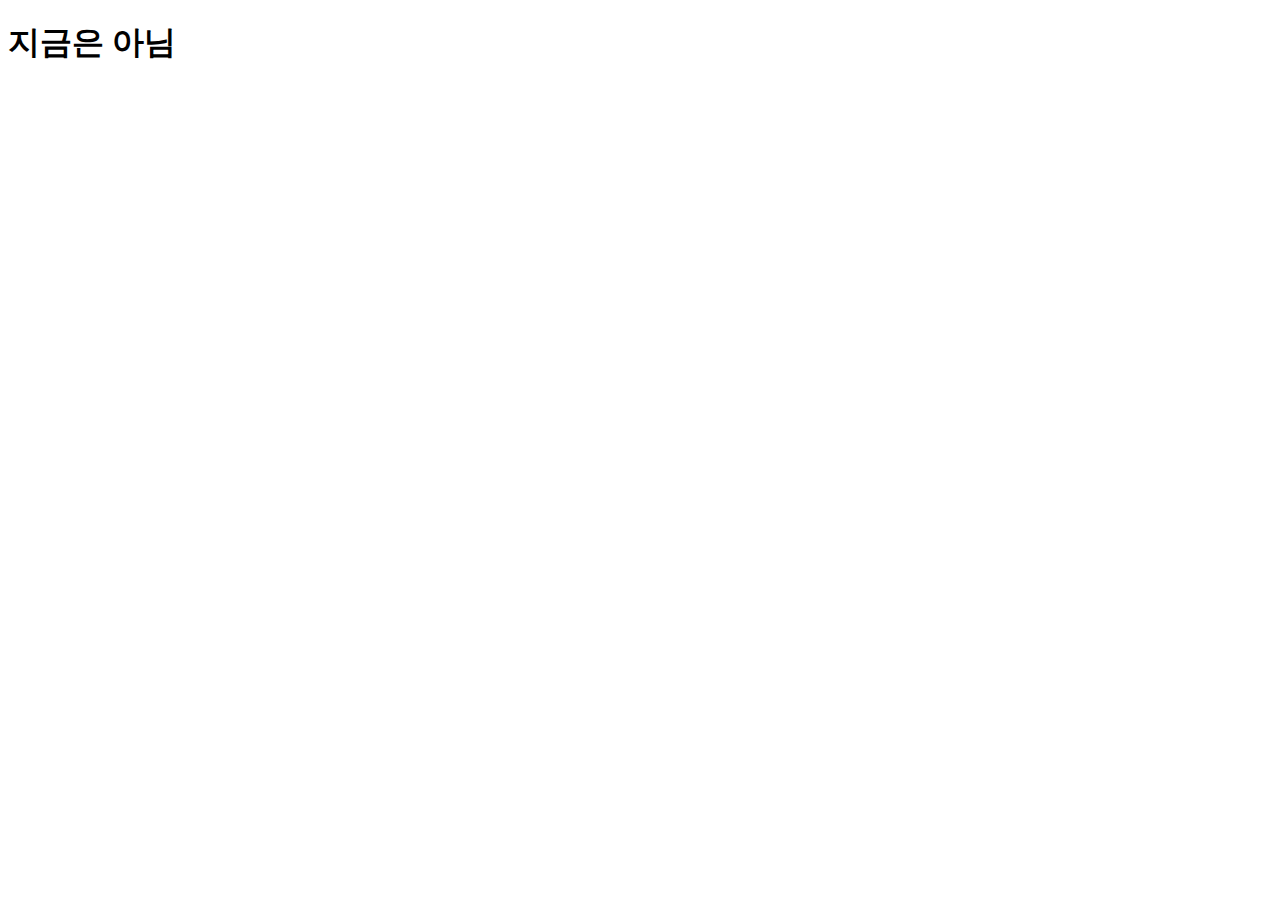
==== commit 3ab19771: "Add files via upload" ====
--- a/index.html
+++ b/index.html
@@ -1,540 +1,12 @@
-<!DOCTYPE HTML>
-<html>
-	<head>
-	<meta charset="utf-8">
-	<meta http-equiv="X-UA-Compatible" content="IE=edge">
-	<title>Noah Template</title>
-	<meta name="viewport" content="width=device-width, initial-scale=1">
-	<meta name="description" content="" />
-	<meta name="keywords" content="" />
-	<meta name="author" content="" />
-
-  <!-- Facebook and Twitter integration -->
-	<meta property="og:title" content=""/>
-	<meta property="og:image" content=""/>
-	<meta property="og:url" content=""/>
-	<meta property="og:site_name" content=""/>
-	<meta property="og:description" content=""/>
-	<meta name="twitter:title" content="" />
-	<meta name="twitter:image" content="" />
-	<meta name="twitter:url" content="" />
-	<meta name="twitter:card" content="" />
-
-	<!-- Place favicon.ico and apple-touch-icon.png in the root directory -->
-	<link rel="shortcut icon" href="favicon.ico">
-
-	<link href="https://fonts.googleapis.com/css?family=Karla:400,700" rel="stylesheet">
-	<link href="https://fonts.googleapis.com/css?family=Playfair+Display:400,400i,700" rel="stylesheet">
-	
-	<!-- Animate.css -->
-	<link rel="stylesheet" href="css/animate.css">
-	<!-- Icomoon Icon Fonts-->
-	<link rel="stylesheet" href="css/icomoon.css">
-	<!-- Bootstrap  -->
-	<link rel="stylesheet" href="css/bootstrap.css">
-	<!-- Owl Carousel -->
-	<link rel="stylesheet" href="css/owl.carousel.min.css">
-	<link rel="stylesheet" href="css/owl.theme.default.min.css">
-	<!-- Magnific Popup -->
-	<link rel="stylesheet" href="css/magnific-popup.css">
-
-	<link rel="stylesheet" href="css/style.css">
-
-
-	<!-- Modernizr JS -->
-	<script src="js/modernizr-2.6.2.min.js"></script>
-	<!-- FOR IE9 below -->
-	<!--[if lt IE 9]>
-	<script src="js/respond.min.js"></script>
-	<![endif]-->
-
-	</head>
-	<body>
-
-	<nav id="colorlib-main-nav" role="navigation">
-		<a href="#" class="js-colorlib-nav-toggle colorlib-nav-toggle active"><i></i></a>
-		<div class="js-fullheight colorlib-table">
-			<div class="colorlib-table-cell js-fullheight">
-				<div class="row">
-					<div class="col-md-12">
-						<div class="form-group">
-							<input type="text" class="form-control" id="search" placeholder="Enter any key to search...">
-							<button type="submit" class="btn btn-primary"><i class="icon-search3"></i></button>
-						</div>
-					</div>
-				</div>
-				<div class="row">
-					<div class="col-md-12">
-						<ul>
-							<li class="active"><a href="index.html">Home</a></li>
-							<li><a href="services.html">Services</a></li>
-							<li><a href="work.html">Work</a></li>
-							<li><a href="blog.html">Blog</a></li>
-							<li><a href="about.html">About</a></li>
-							<li><a href="contact.html">Contact</a></li>
-						</ul>
-					</div>
-				</div>
-				<div class="row">
-					<div class="col-md-12">
-						<h2 class="head-title">Works</h2>
-						<a href="images/work-1.jpg" class="gallery image-popup-link text-center" style="background-image: url(images/work-1.jpg);">
-							<span><i class="icon-search3"></i></span>
-						</a>
-						<a href="images/work-2.jpg" class="gallery image-popup-link text-center" style="background-image: url(images/work-2.jpg);">
-							<span><i class="icon-search3"></i></span>
-						</a>
-						<a href="images/work-3.jpg" class="gallery image-popup-link text-center" style="background-image: url(images/work-3.jpg);">
-							<span><i class="icon-search3"></i></span>
-						</a>
-						<a href="images/work-4.jpg" class="gallery image-popup-link text-center" style="background-image: url(images/work-4.jpg);">
-							<span><i class="icon-search3"></i></span>
-						</a>
-					</div>
-				</div>
-			</div>
-		</div>
-	</nav>
-	
-	<div id="colorlib-page">
-		<header>
-			<div class="container">
-				<div class="row">
-					<div class="col-md-12">
-						<div class="colorlib-navbar-brand">
-							<a class="colorlib-logo" href="index.html"><span>No</span><span>ah</span></a>
-						</div>
-						<a href="#" class="js-colorlib-nav-toggle colorlib-nav-toggle"><i></i></a>
-					</div>
-				</div>
-			</div>
-		</header>
-		<div id="colorlib-about">
-			<div class="container">
-				<div class="row text-center">
-					<h2 class="bold">About</h2>
-				</div>
-				<div class="row">
-					<div class="col-md-5 animate-box">
-						<div class="owl-carousel3">
-							<div class="item">
-								<img class="img-responsive about-img" src="images/about.jpg" alt="html5 bootstrap template by colorlib.com">
-							</div>
-							<div class="item">
-								<img class="img-responsive about-img" src="images/about-2.jpg" alt="html5 bootstrap template by colorlib.com">
-							</div>
-						</div>
-					</div>
-					<div class="col-md-6 col-md-push-1 animate-box">
-						<div class="about-desc">
-							<div class="owl-carousel3">
-								<div class="item">
-									<h2><span>Noah</span><span>Henderson</span></h2>
-								</div>
-								<div class="item">
-									<h2><span>I'm</span><span>A Designer</span></h2>
-								</div>
-							</div>
-							<div class="desc">
-								<div class="rotate">
-									<h2 class="heading">About</h2>
-								</div>
-								<p>A small river named Duden <a href="#">flows by their place</a> and supplies it with the necessary regelialia. It is a paradisematic country, in which roasted parts of sentences fly into your mouth. Even the all-powerful Pointing has no control about the blind texts it is an almost unorthographic life.</p>
-								<p class="colorlib-social-icons">
-									<a href="#"><i class="icon-facebook4"></i></a>
-									<a href="#"><i class="icon-twitter3"></i></a>
-									<a href="#"><i class="icon-googleplus"></i></a>
-									<a href="#"><i class="icon-dribbble2"></i></a>
-								</p>
-								<p><a href="#" class="btn btn-primary btn-outline">Contact Me!</a></p>
-							</div>
-						</div>
-					</div>
-				</div>
-			</div>
-		</div>
-		<div id="colorlib-services">
-			<div class="container">
-				<div class="row text-center">
-					<h2 class="bold">Services</h2>
-				</div>
-				<div class="row">
-					<div class="col-md-12">
-						<div class="services-flex">
-							<div class="one-third">
-								<div class="row">
-									<div class="col-md-12 col-md-offset-0 animate-box intro-heading">
-										<span>My Services</span>
-										<h2>Here Are Some of My Skills</h2>
-									</div>
-								</div>
-								<div class="row">
-									<div class="col-md-12">
-										<div class="rotate">
-											<h2 class="heading">Services</h2>
-										</div>
-									</div>
-									<div class="col-md-6">
-										<div class="services animate-box">
-											<h3>1 - Graphic Design</h3>
-											<ul>
-												<li>UI Design</li>
-												<li>Website &amp; Digital Design</li>
-												<li>Brading &amp; Visual Identity</li>
-												<li>Print Design</li>
-											</ul>
-										</div>
-										<div class="services animate-box">
-											<h3>3 - Front End Development</h3>
-											<ul>
-												<li>HTML / CSS</li>
-												<li>JS &amp; Jquery Startup</li>
-												<li>WordPress</li>
-												<li>Jomla</li>
-											</ul>
-										</div>
-									</div>
-									<div class="col-md-6">
-										<div class="services animate-box">
-											<h3>2 - Illustration</h3>
-											<ul>
-												<li>Editorial</li>
-												<li>Narrative</li>
-												<li>Motion Graphics</li>
-												<li>Animation</li>
-												<li>Visual Effects</li>
-											</ul>
-										</div>
-										<div class="services animate-box">
-											<h3>4 - Web Marketing</h3>
-											<ul>
-												<li>Sales Marketing</li>
-												<li>Invoice</li>
-												<li>eCommerce</li>
-											</ul>
-										</div>
-									</div>
-								</div>
-							</div>
-							<div class="one-forth services-img" style="background-image: url(images/services-img-1.jpg);">
-							</div>
-						</div>
-					</div>
-				</div>
-			</div>
-		</div>
-
-		<div id="colorlib-work">
-			<div class="container">
-				<div class="row text-center">
-					<h2 class="bold">Works</h2>
-				</div>
-				<div class="row">
-					<div class="col-md-12 col-md-offset-0 text-center animate-box intro-heading">
-						<span>Portfolio</span>
-						<h2>Done Projects</h2>
-					</div>
-				</div>
-				<div class="row">
-					<div class="col-md-12">
-						<div class="rotate">
-							<h2 class="heading">Portfolio</h2>
-						</div>
-					</div>
-				</div>
-				<div class="row">
-					<div class="col-md-12">
-						<div class="work-entry animate-box">
-							<a href="work.html" class="work-img" style="background-image: url(images/work-1.jpg);">
-								<div class="display-t">
-									<div class="work-name">
-										<h2>Pursuing Best</h2>
-									</div>
-								</div>
-							</a>
-							<div class="col-md-4 col-md-offset-4">
-								<div class="desc">
-									<p>Far far away, behind the word mountains, far from the countries Vokalia and Consonantia, there live the blind texts. Separated they live in Bookmarksgrove right at the coast of the Semantics, a large language ocean.</p>
-									<p class="read"><a href="#">View details</a></p>
-								</div>
-							</div>
-						</div>
-					</div>
-					<div class="col-md-12">
-						<div class="work-entry animate-box">
-							<a href="work.html" class="work-img" style="background-image: url(images/work-2.jpg);">
-								<div class="display-t">
-									<div class="work-name">
-										<h2>Coordinates</h2>
-									</div>
-								</div>
-							</a>
-							<div class="col-md-4 col-md-offset-4">
-								<div class="desc">
-									<p>Far far away, behind the word mountains, far from the countries Vokalia and Consonantia, there live the blind texts. Separated they live in Bookmarksgrove right at the coast of the Semantics, a large language ocean.</p>
-									<p class="read"><a href="#">View Details</a></p>
-								</div>
-							</div>
-						</div>
-					</div>
-					<div class="col-md-12">
-						<div class="work-entry animate-box">
-							<a href="work.html" class="work-img" style="background-image: url(images/work-3.jpg);">
-								<div class="display-t">
-									<div class="work-name">
-										<h2>Cristall</h2>
-									</div>
-								</div>
-							</a>
-							<div class="col-md-4 col-md-offset-4">
-								<div class="desc">
-									<p>Far far away, behind the word mountains, far from the countries Vokalia and Consonantia, there live the blind texts. Separated they live in Bookmarksgrove right at the coast of the Semantics, a large language ocean.</p>
-									<p class="read"><a href="#">View details</a></p>
-								</div>
-							</div>
-						</div>
-					</div>
-					<div class="col-md-12">
-						<div class="work-entry animate-box">
-							<a href="work.html" class="work-img" style="background-image: url(images/work-4.jpg);">
-								<div class="display-t">
-									<div class="work-name">
-										<h2>Black</h2>
-									</div>
-								</div>
-							</a>
-							<div class="col-md-4 col-md-offset-4">
-								<div class="desc">
-									<p>Far far away, behind the word mountains, far from the countries Vokalia and Consonantia, there live the blind texts. Separated they live in Bookmarksgrove right at the coast of the Semantics, a large language ocean.</p>
-									<p class="read"><a href="#">View details</a></p>
-								</div>
-							</div>
-						</div>
-					</div>
-				</div>
-			</div>
-		</div>
-
-		<div id="colorlib-blog">
-			<div class="container">
-				<div class="row text-center">
-					<h2 class="bold">Blog</h2>
-				</div>
-				<div class="row">
-					<div class="col-md-12 col-md-offset-0 text-center animate-box intro-heading">
-						<span>Blog</span>
-						<h2>Read Our Case</h2>
-					</div>
-				</div>
-				<div class="row">
-					<div class="col-md-12">
-						<div class="rotate">
-							<h2 class="heading">Our Blog</h2>
-						</div>
-					</div>
-				</div>
-				<div class="row animate-box">
-					<div class="owl-carousel1">
-						<div class="item">
-							<div class="col-md-12">
-								<div class="article">
-									<a href="blog.html" class="blog-img">
-										<img class="img-responsive" src="images/img-1.jpg" alt="html5 bootstrap by colorlib.com">
-										<div class="overlay"></div>
-										<div class="link">
-											<span class="read">Read more</h2>
-										</div>
-									</a>
-									<div class="desc">
-										<span class="meta">15, Feb 2018</span>
-										<h2><a href="blog.html">A Japanese Constellation</a></h2>
-										<p>When she reached the first hills of the Italic Mountains, she had a last view back on the skyline of her hometown Bookmarksgrove</p>
-									</div>
-								</div>
-							</div>
-						</div>
-						<div class="item">
-							<div class="col-md-12">
-								<div class="article">
-									<a href="blog.html" class="blog-img">
-										<img class="img-responsive" src="images/img-2.jpg" alt="html5 bootstrap by colorlib.com">
-										<div class="overlay"></div>
-										<div class="link">
-											<span class="read">Read more</h2>
-										</div>
-									</a>
-									<div class="desc">
-										<span class="meta">15, Feb 2018</span>
-										<h2><a href="blog.html">A Japanese Constellation</a></h2>
-										<p>When she reached the first hills of the Italic Mountains, she had a last view back on the skyline of her hometown Bookmarksgrove</p>
-									</div>
-								</div>
-							</div>
-						</div>
-						<div class="item">
-							<div class="col-md-12">
-								<div class="article">
-									<a href="blog.html" class="blog-img">
-										<img class="img-responsive" src="images/img-3.jpg" alt="html5 bootstrap by colorlib.com">
-										<div class="overlay"></div>
-										<div class="link">
-											<span class="read">Read more</h2>
-										</div>
-									</a>
-									<div class="desc">
-										<span class="meta">15, Feb 2018</span>
-										<h2><a href="blog.html">A Japanese Constellation</a></h2>
-										<p>When she reached the first hills of the Italic Mountains, she had a last view back on the skyline of her hometown Bookmarksgrove</p>
-									</div>
-								</div>
-							</div>
-						</div>
-					</div>
-				</div>
-			</div>
-		</div>
-
-		<div id="colorlib-testimony">
-			<div class="container">
-				<div class="row text-center">
-					<h2 class="bold">Testimonies</h2>
-				</div>
-				<div class="row">
-					<div class="col-md-12 col-md-offset-0 text-center animate-box intro-heading">
-						<span>Testimonies</span>
-						<h2>Clients Says</h2>
-					</div>
-				</div>
-				<div class="row">
-					<div class="col-md-12">
-						<div class="rotate">
-							<h2 class="heading">Says</h2>
-						</div>
-					</div>
-				</div>
-				<div class="row animate-box">
-					<div class="owl-carousel">
-						<div class="item">
-							<div class="col-md-12 text-center">
-								<div class="testimony">
-									<blockquote>
-										<p>"A small river named Duden flows by their place and supplies it with the necessary regelialia.</p>
-										<span>" &mdash; George Brooks</span>
-									</blockquote>
-								</div>
-							</div>
-						</div>
-						<div class="item">
-							<div class="col-md-12 text-center">
-								<div class="testimony">
-									<blockquote>
-										<p>"Even the all-powerful Pointing has no control about the blind texts it is an almost unorthographic life One day however a small line of blind text by the name of Lorem Ipsum decided to leave for the far World of Grammar.</p>
-										<span>" &mdash; Daniel Foster</span>
-									</blockquote>
-								</div>
-							</div>
-						</div>
-						<div class="item">
-							<div class="col-md-12 text-center">
-								<div class="testimony">
-									<blockquote>
-										<p>"When she reached the first hills of the Italic Mountains, she had a last view back on the skyline of her hometown Bookmarksgrove</p>
-										<span>" &mdash; Liam Jenkins</span>
-									</blockquote>
-								</div>
-							</div>
-						</div>
-					</div>
-				</div>
-			</div>
-		</div>
-
-		<footer>
-			<div id="footer">
-				<div class="container">
-					<div class="row">
-						<div class="col-md-4 col-pb-sm">
-							<div class="row">
-								<div class="col-md-10">
-									<h2>Let's Talk</h2>
-									<p>A small river named Duden flows by their place and supplies.</p>
-									<p><a href="#">noah@info.com</a></p>
-									<p class="colorlib-social-icons">
-										<a href="#"><i class="icon-facebook4"></i></a>
-										<a href="#"><i class="icon-twitter3"></i></a>
-										<a href="#"><i class="icon-googleplus"></i></a>
-										<a href="#"><i class="icon-dribbble2"></i></a>
-									</p>
-								</div>
-							</div>
-						</div>
-						<div class="col-md-4 col-pb-sm">
-							<h2>Latest Blog</h2>
-							<div class="f-entry">
-								<a href="#" class="featured-img" style="background-image: url(images/img-1.jpg);"></a>
-								<div class="desc">
-									<span>February 15, 2018</span>
-									<h3><a href="#">Art Gallery in Japan</a></h3>
-								</div>
-							</div>
-							<div class="f-entry">
-								<a href="#" class="featured-img" style="background-image: url(images/img-2.jpg);"></a>
-								<div class="desc">
-									<span>February 9, 2018</span>
-									<h3><a href="#">A Japanese Constellation</a></h3>
-								</div>
-							</div>
-							<div class="f-entry">
-								<a href="#" class="featured-img" style="background-image: url(images/img-3.jpg);"></a>
-								<div class="desc">
-									<span>February 15, 2018</span>
-									<h3><a href="#">Road Trip</a></h3>
-								</div>
-							</div>
-						</div>
-						<div class="col-md-4 col-pb-sm">
-							<h2>Newsletter</h2>
-							<p>A small river named Duden flows by their place and supplies it with the necessary regelialia</p>
-							<div class="subscribe text-center">
-								<div class="form-group">
-									<input type="text" class="form-control text-center" placeholder="Enter Email address">
-									<input type="submit" value="Subscribe" class="btn btn-primary btn-custom">
-								</div>
-							</div>
-						</div>
-					</div>
-					<div class="row">
-						<div class="col-md-12 text-center">
-							<p>
-								&copy; <!-- Link back to Colorlib can't be removed. Template is licensed under CC BY 3.0. -->
-Copyright &copy;<script>document.write(new Date().getFullYear());</script> All rights reserved | This template is made with <i class="icon-heart4" aria-hidden="true"></i> by <a href="https://colorlib.com" target="_blank">Colorlib</a>
-<!-- Link back to Colorlib can't be removed. Template is licensed under CC BY 3.0. -->
-							</p>
-						</div>
-					</div>
-				</div>
-			</div>
-		</footer>
-	
-	</div>
-
-	<!-- jQuery -->
-	<script src="js/jquery.min.js"></script>
-	<!-- jQuery Easing -->
-	<script src="js/jquery.easing.1.3.js"></script>
-	<!-- Bootstrap -->
-	<script src="js/bootstrap.min.js"></script>
-	<!-- Waypoints -->
-	<script src="js/jquery.waypoints.min.js"></script>
-	<!-- Owl Carousel -->
-	<script src="js/owl.carousel.min.js"></script>
-	<!-- Magnific Popup -->
-	<script src="js/jquery.magnific-popup.min.js"></script>
-	<script src="js/magnific-popup-options.js"></script>
-
-	<!-- Main JS (Do not remove) -->
-	<script src="js/main.js"></script>
-
-	</body>
-</html>
-
+<!DOCTYPE html>
+<html lang="en">
+<head>
+    <meta charset="UTF-8">
+    <meta http-equiv="X-UA-Compatible" content="IE=edge">
+    <meta name="viewport" content="width=device-width, initial-scale=1.0">
+    <title>Document</title>
+</head>
+<body>
+    <h1>지금은 아님</h1>
+</body>
+</html>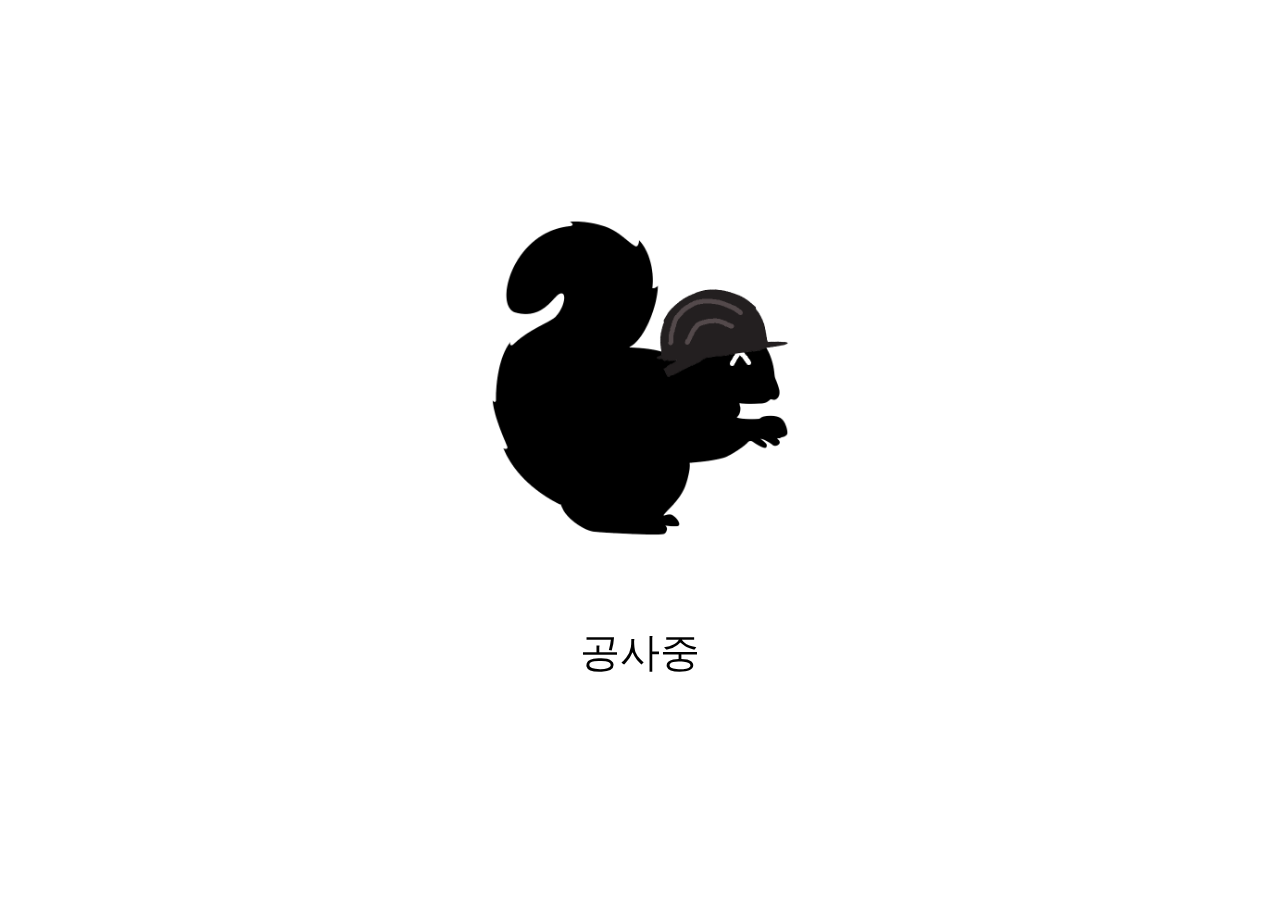
==== commit ebff38ed: "Add files via upload" ====
--- a/index.html
+++ b/index.html
@@ -4,9 +4,33 @@
     <meta charset="UTF-8">
     <meta http-equiv="X-UA-Compatible" content="IE=edge">
     <meta name="viewport" content="width=device-width, initial-scale=1.0">
+    <link href="https://cdn.jsdelivr.net/npm/bootstrap@5.2.3/dist/css/bootstrap.min.css" rel="stylesheet">
+    <script src="https://cdn.jsdelivr.net/npm/bootstrap@5.2.3/dist/js/bootstrap.bundle.min.js"></script>
     <title>Document</title>
+    <link href="https://unpkg.com/aos@2.3.1/dist/aos.css" rel="stylesheet">
+    <script src="https://unpkg.com/aos@2.3.1/dist/aos.js"></script>
 </head>
+
+<style>
+    #hello_img{
+        display: block;
+     margin-left: auto;
+     margin-right: auto;
+     justify-content: center;
+     margin-top: 10%;
+    }
+
+</style>
+
 <body>
-    <h1>지금은 아님</h1>
+    <div data-aos="fade-up" data-aos-duration="2000" data-aos-anchor-placement="bottom-bottom">
+        <img src="sqrlback.png" id="hello_img" class="rounded" alt="Cinque Terre" width="500"> 
+        <h1 style="text-align: center;"><a style="color:black;text-decoration: none;" href="https://www.youtube.com/watch?v=YAjqrGUnar4" target="_blank">공사중</a></h1>
+    </div>
+
 </body>
+
+<script>
+    AOS.init();
+  </script>
 </html>